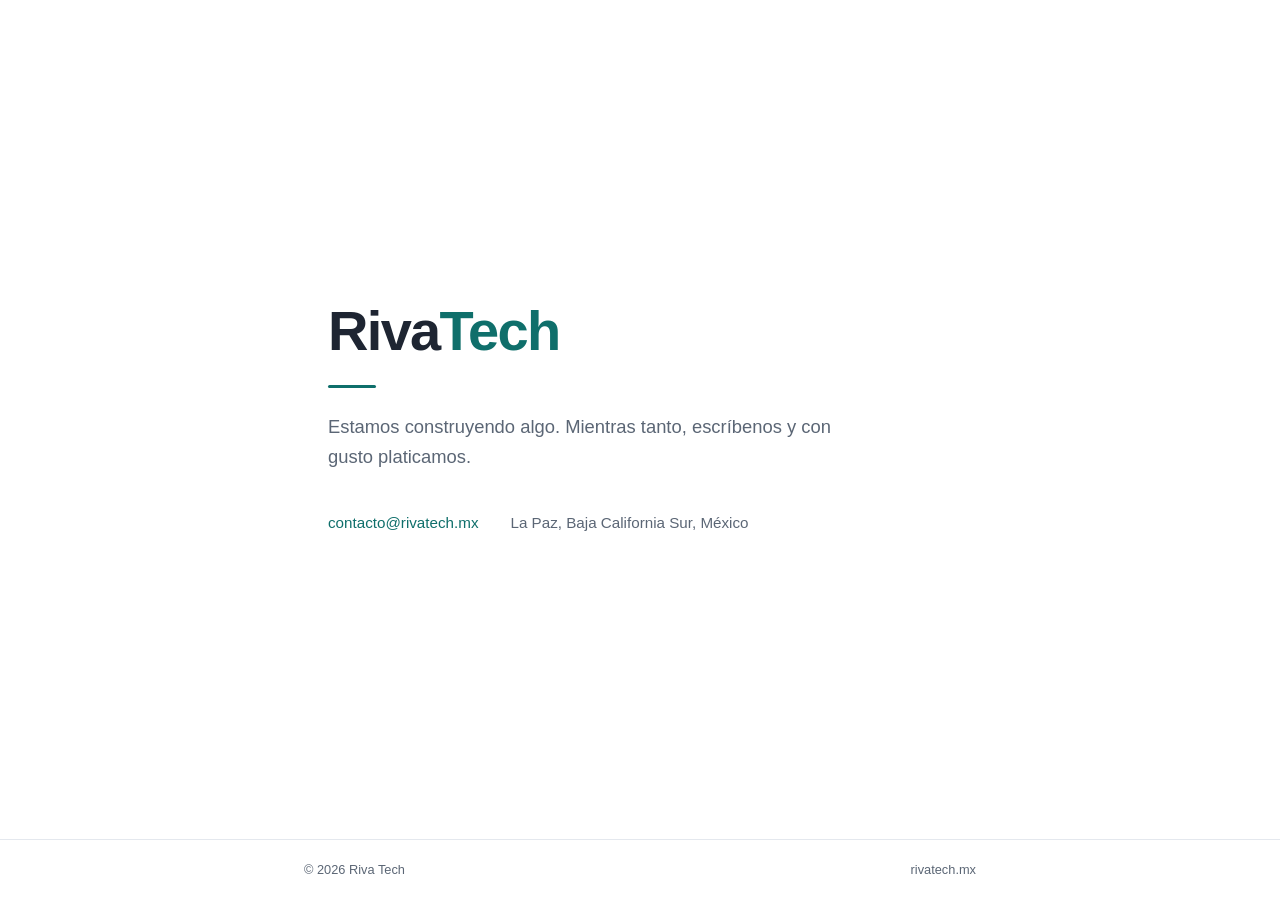
==== public/index.html @ a99ca62a "Sitio inicial de rivatech.mx Landing estatica en HTML y CSS, sin dependencias ni build. Incluye 404," ====
<!doctype html>
<html lang="es">
<head>
  <meta charset="utf-8">
  <meta name="viewport" content="width=device-width, initial-scale=1">
  <title>Riva Tech</title>
  <meta name="description" content="Riva Tech. La Paz, Baja California Sur, México.">
  <meta name="robots" content="index, follow">

  <meta property="og:type" content="website">
  <meta property="og:title" content="Riva Tech">
  <meta property="og:description" content="Riva Tech. La Paz, Baja California Sur, México.">
  <meta property="og:url" content="https://rivatech.mx/">
  <meta property="og:locale" content="es_MX">

  <link rel="canonical" href="https://rivatech.mx/">
  <link rel="stylesheet" href="styles.css">
  <link rel="icon" href="data:image/svg+xml,<svg xmlns='http://www.w3.org/2000/svg' viewBox='0 0 100 100'><rect width='100' height='100' rx='18' fill='%230f6f6b'/><text x='50' y='68' font-family='Segoe UI,Arial' font-size='52' font-weight='700' fill='%23fff' text-anchor='middle'>R</text></svg>">
</head>
<body>

  <main class="wrap">
    <h1 class="mark">Riva<span>Tech</span></h1>

    <div class="rule"></div>

    <p class="lede">
      Estamos construyendo algo. Mientras tanto, escríbenos y con gusto platicamos.
    </p>

    <div class="contact">
      <a href="mailto:contacto@rivatech.mx">contacto@rivatech.mx</a>
      <span class="place">La Paz, Baja California Sur, México</span>
    </div>
  </main>

  <footer>
    <div class="inner">
      <span>&copy; 2026 Riva Tech</span>
      <span>rivatech.mx</span>
    </div>
  </footer>

</body>
</html>
---- public/styles.css ----
:root {
  --bg: #0e1116;
  --surface: #161b22;
  --text: #e8ecf1;
  --muted: #9aa4b2;
  --accent: #4fd1c5;
  --border: #232a34;
}

@media (prefers-color-scheme: light) {
  :root {
    --bg: #ffffff;
    --surface: #f6f8fa;
    --text: #1e2532;
    --muted: #5b6675;
    --accent: #0f6f6b;
    --border: #e4e8ee;
  }
}

* { box-sizing: border-box; margin: 0; padding: 0; }

html { -webkit-text-size-adjust: 100%; }

body {
  min-height: 100vh;
  display: flex;
  flex-direction: column;
  background: var(--bg);
  color: var(--text);
  font-family: "Segoe UI", -apple-system, BlinkMacSystemFont, "Helvetica Neue", Arial, sans-serif;
  line-height: 1.6;
  -webkit-font-smoothing: antialiased;
}

.wrap {
  flex: 1;
  display: flex;
  flex-direction: column;
  justify-content: center;
  max-width: 42rem;
  width: 100%;
  margin: 0 auto;
  padding: 3rem 1.5rem;
}

.mark {
  font-size: clamp(2.25rem, 8vw, 3.5rem);
  font-weight: 700;
  letter-spacing: -0.03em;
  line-height: 1.05;
}

.mark span { color: var(--accent); }

.rule {
  width: 3rem;
  height: 3px;
  background: var(--accent);
  border-radius: 2px;
  margin: 1.5rem 0;
}

.lede {
  font-size: clamp(1rem, 3vw, 1.15rem);
  color: var(--muted);
  max-width: 32rem;
}

.contact {
  margin-top: 2.5rem;
  display: flex;
  flex-wrap: wrap;
  gap: 0.5rem 2rem;
  font-size: 0.95rem;
}

.contact a {
  color: var(--accent);
  text-decoration: none;
  border-bottom: 1px solid transparent;
  transition: border-color 0.15s ease;
}

.contact a:hover,
.contact a:focus-visible { border-bottom-color: var(--accent); }

.contact .place { color: var(--muted); }

footer {
  border-top: 1px solid var(--border);
  padding: 1.25rem 1.5rem;
  font-size: 0.8rem;
  color: var(--muted);
}

footer .inner {
  max-width: 42rem;
  margin: 0 auto;
  display: flex;
  flex-wrap: wrap;
  justify-content: space-between;
  gap: 0.5rem;
}
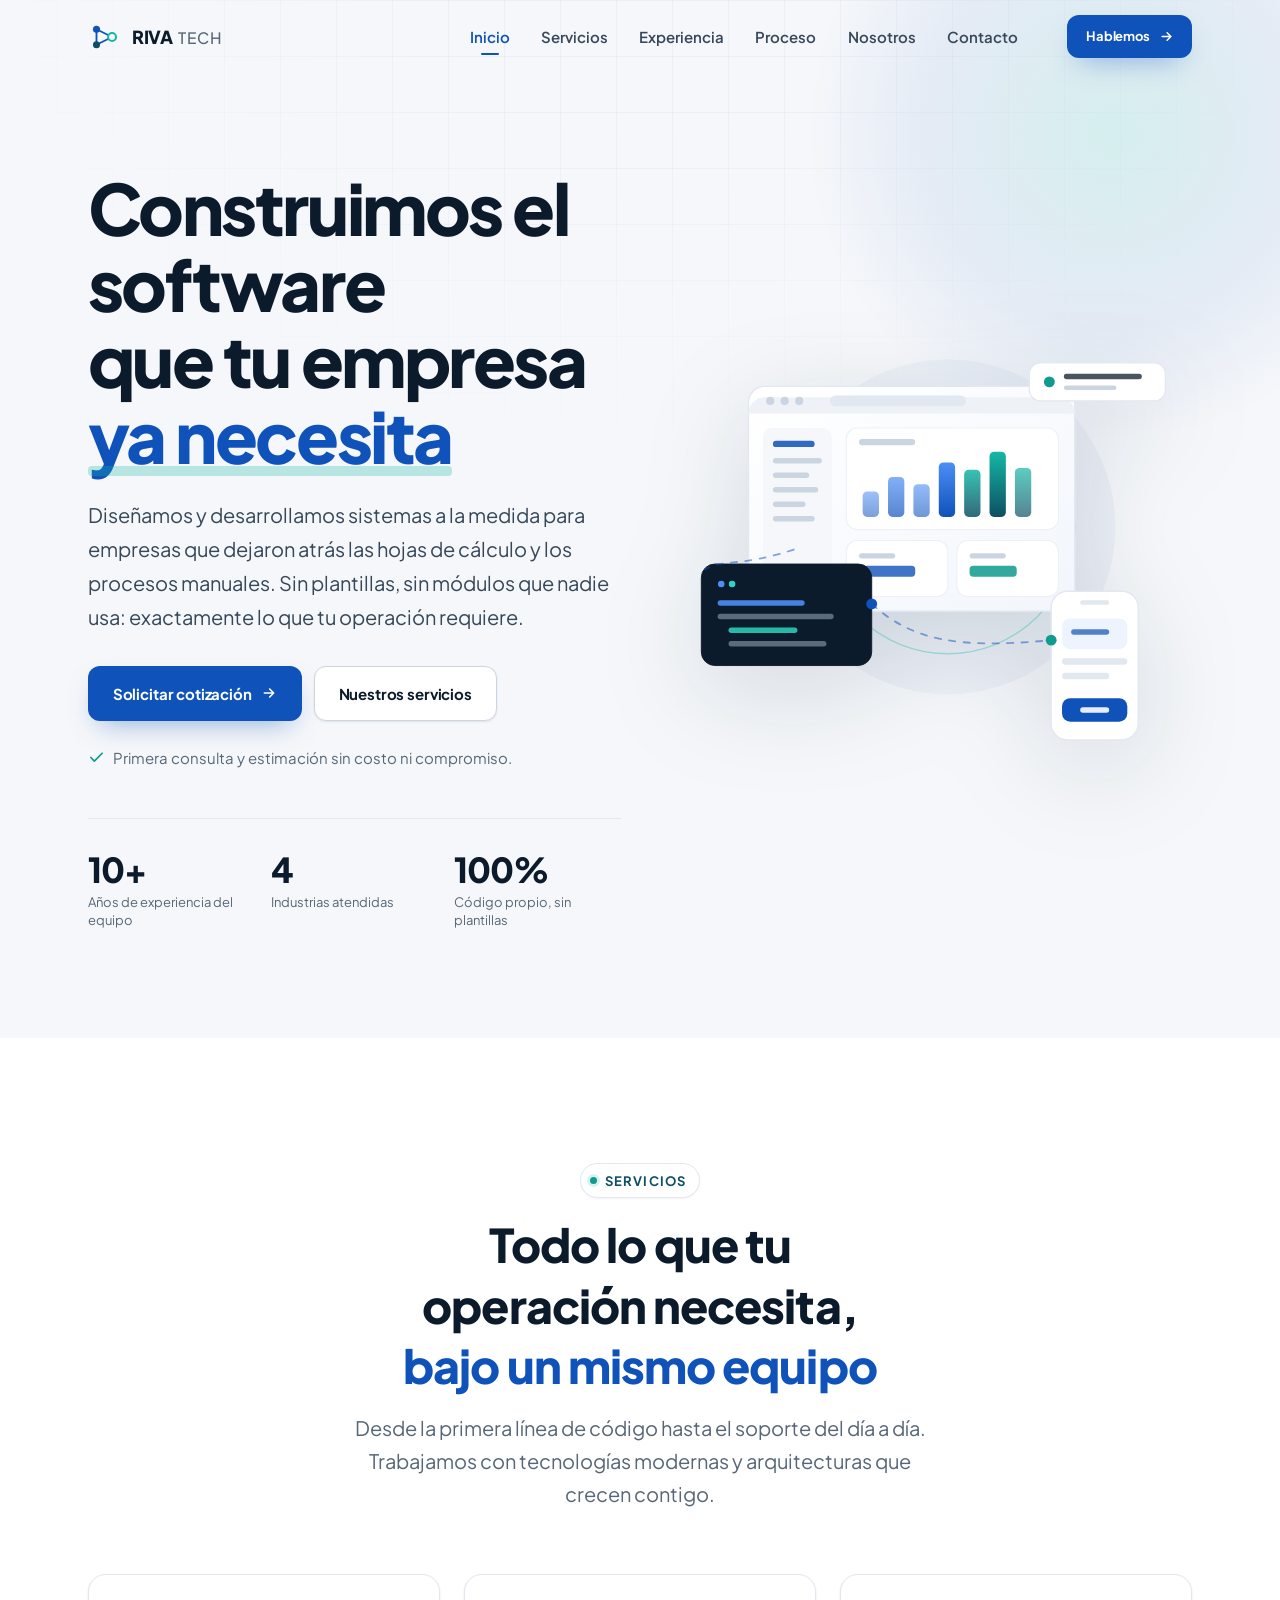
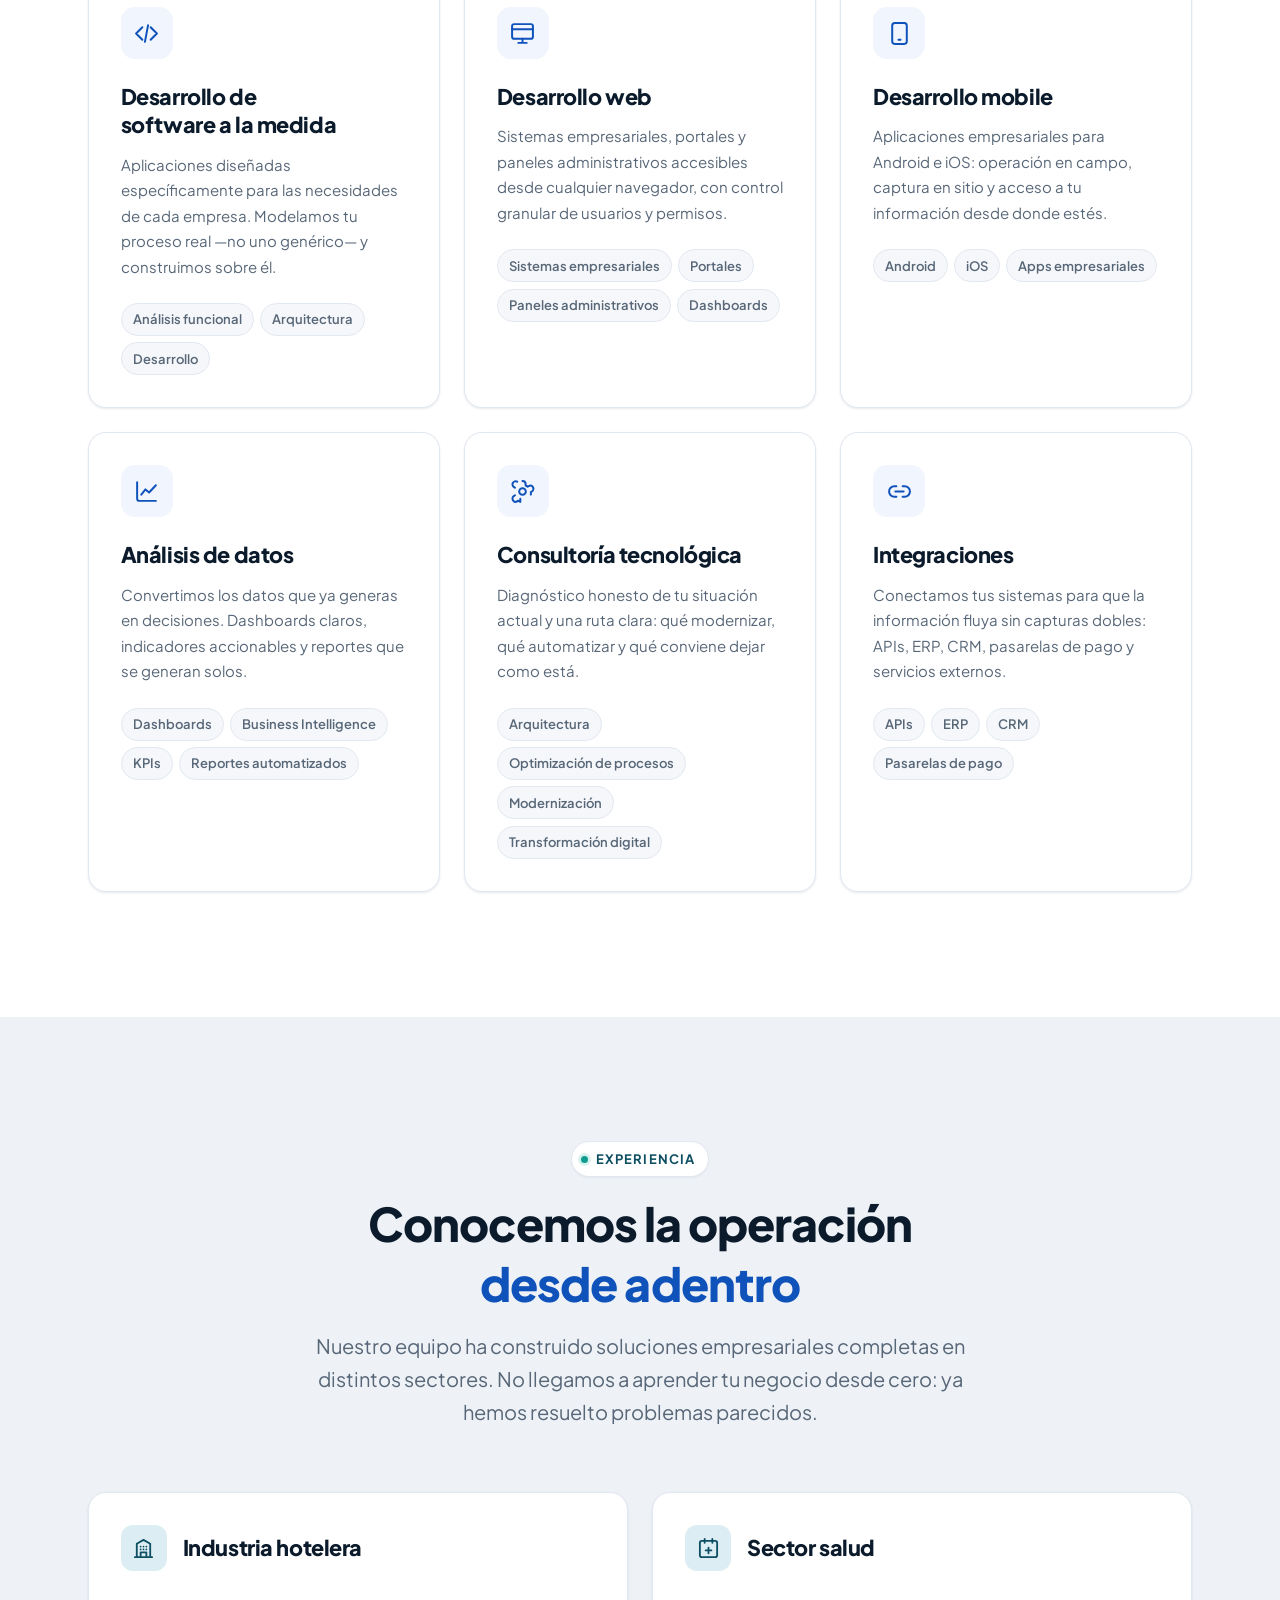
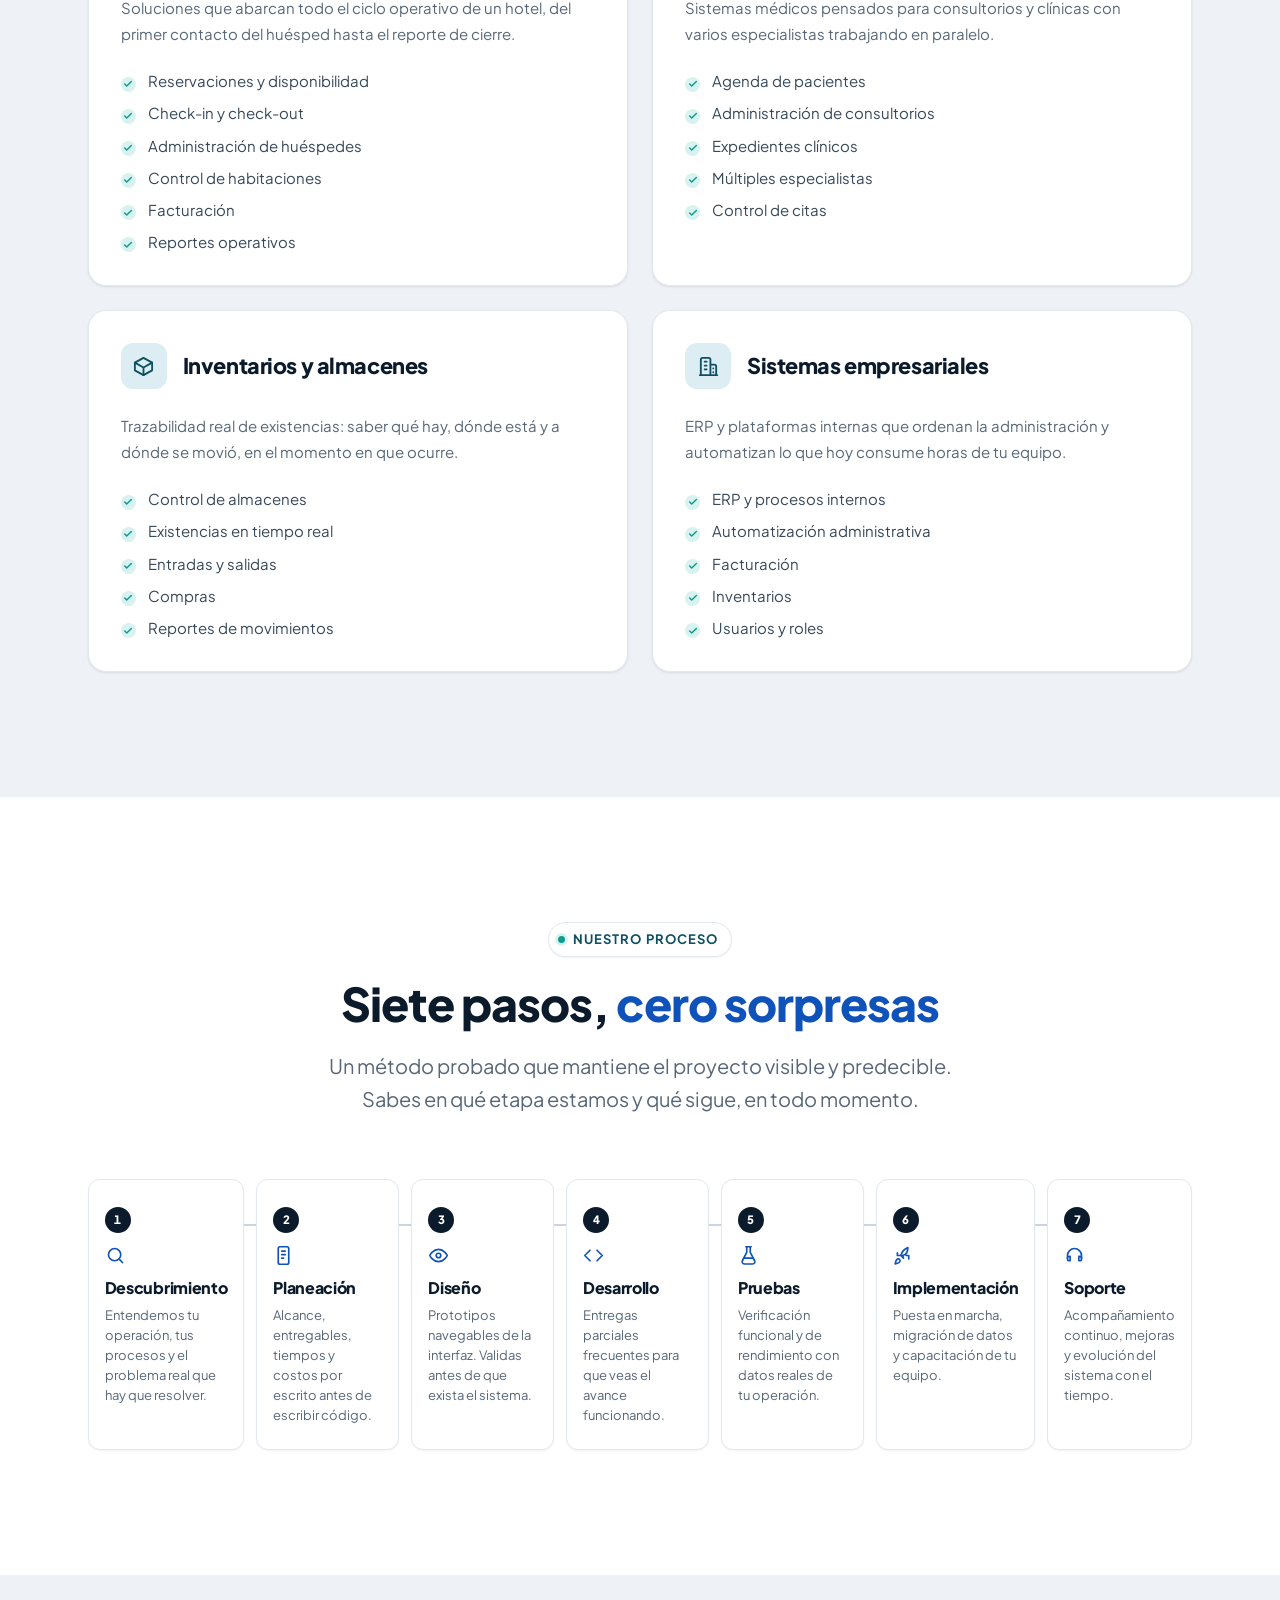
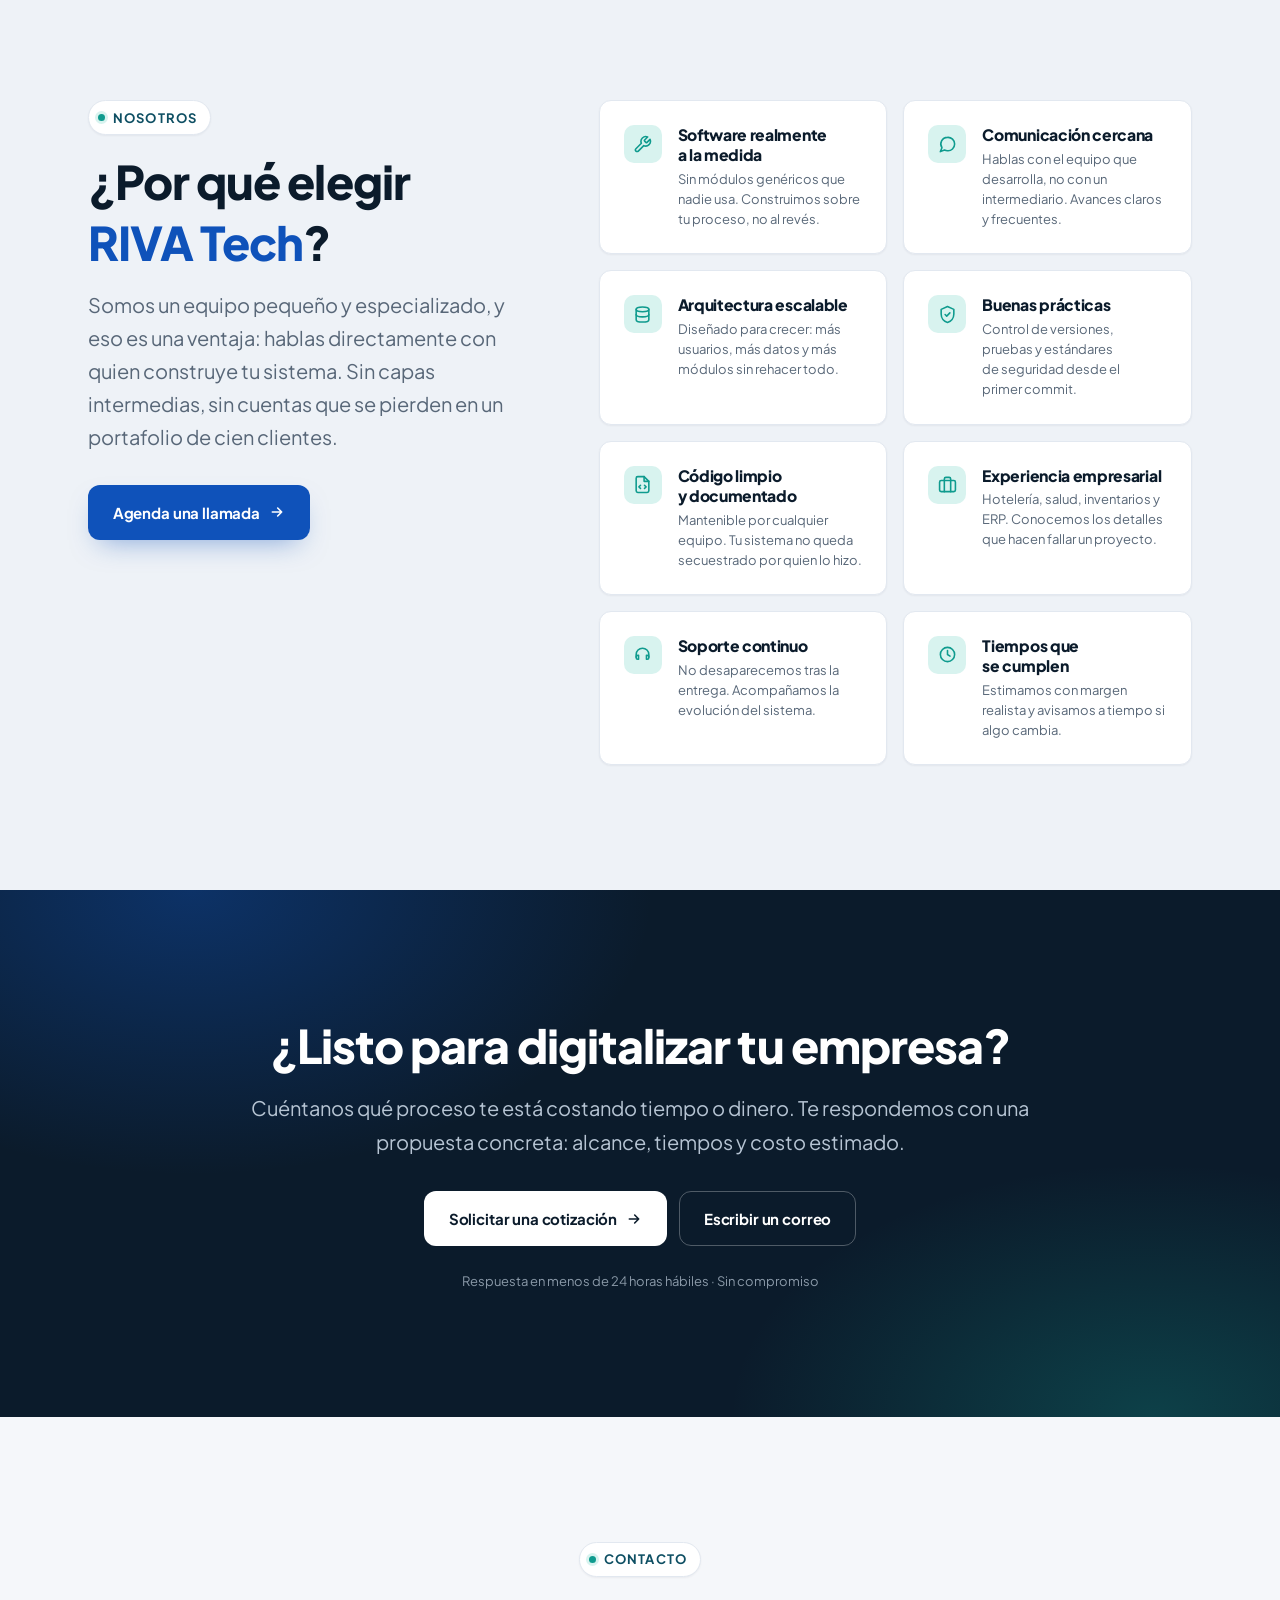
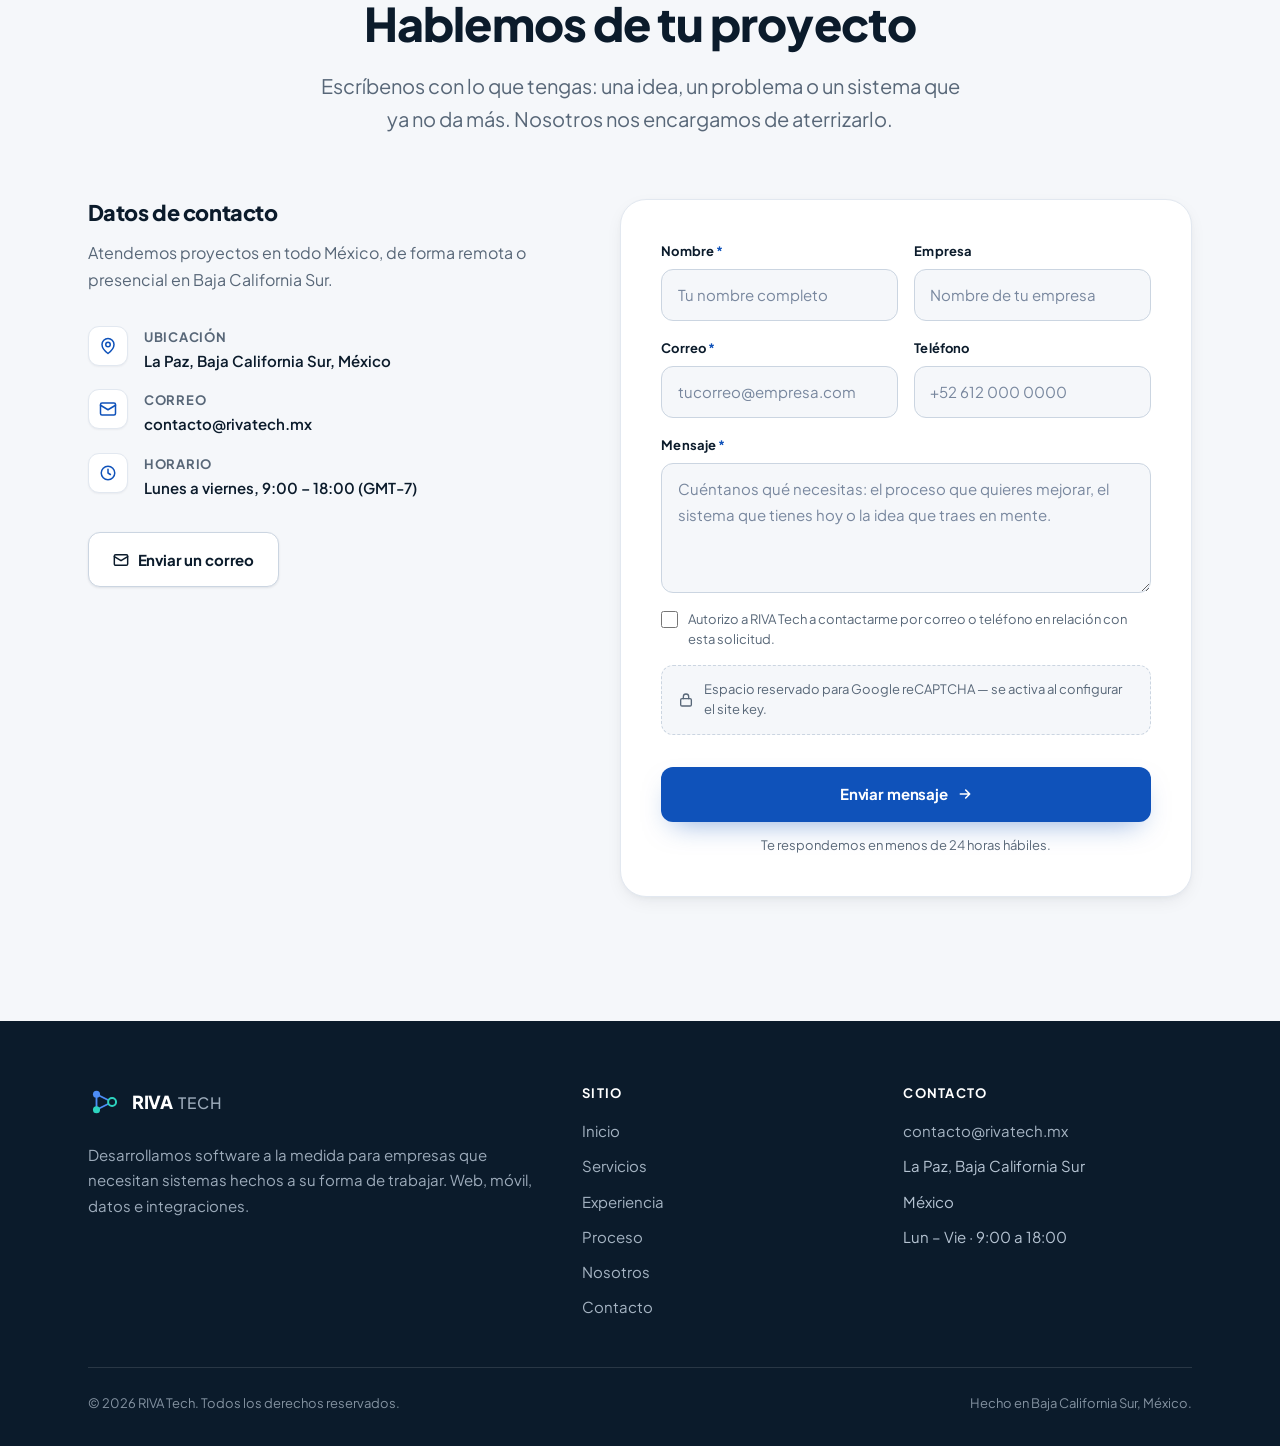
==== commit 1186364c: "feat: add wrangler.jsonc configuration for Cloudflare Workers static asset deployment" ====
--- a/public/index.html
+++ b/public/index.html
@@ -1,45 +1,1171 @@
-<!doctype html>
-<html lang="es">
+<!DOCTYPE html>
+<html lang="es-MX">
+
 <head>
   <meta charset="utf-8">
   <meta name="viewport" content="width=device-width, initial-scale=1">
-  <title>Riva Tech</title>
-  <meta name="description" content="Riva Tech. La Paz, Baja California Sur, México.">
-  <meta name="robots" content="index, follow">
-
+  <meta name="theme-color" content="#0F52BA">
+
+  <title>RIVA Tech — Desarrollo de software a la medida para empresas</title>
+  <meta name="description"
+    content="RIVA Tech desarrolla software a la medida, aplicaciones web y móviles, análisis de datos e integraciones para empresas. Consultoría tecnológica en La Paz, Baja California Sur.">
+  <meta name="keywords"
+    content="desarrollo de software a la medida, software empresarial, desarrollo web, aplicaciones móviles, análisis de datos, business intelligence, consultoría tecnológica, integraciones API, ERP, CRM, La Paz BCS, México">
+  <meta name="author" content="RIVA Tech">
+  <meta name="robots" content="index, follow, max-image-preview:large">
+  <link rel="canonical" href="https://rivatech.mx/">
+
+  <!-- Open Graph -->
   <meta property="og:type" content="website">
-  <meta property="og:title" content="Riva Tech">
-  <meta property="og:description" content="Riva Tech. La Paz, Baja California Sur, México.">
+  <meta property="og:site_name" content="RIVA Tech">
+  <meta property="og:locale" content="es_MX">
   <meta property="og:url" content="https://rivatech.mx/">
-  <meta property="og:locale" content="es_MX">
-
-  <link rel="canonical" href="https://rivatech.mx/">
-  <link rel="stylesheet" href="styles.css">
-  <link rel="icon" href="data:image/svg+xml,<svg xmlns='http://www.w3.org/2000/svg' viewBox='0 0 100 100'><rect width='100' height='100' rx='18' fill='%230f6f6b'/><text x='50' y='68' font-family='Segoe UI,Arial' font-size='52' font-weight='700' fill='%23fff' text-anchor='middle'>R</text></svg>">
+  <meta property="og:title" content="RIVA Tech — Software a la medida que impulsa tu negocio">
+  <meta property="og:description"
+    content="Diseñamos y construimos software empresarial a la medida: sistemas web, aplicaciones móviles, dashboards e integraciones.">
+  <meta property="og:image" content="https://rivatech.mx/assets/images/og-cover.png">
+  <meta property="og:image:width" content="1200">
+  <meta property="og:image:height" content="630">
+  <meta property="og:image:alt" content="RIVA Tech — desarrollo de software a la medida">
+
+  <!-- Twitter Cards -->
+  <meta name="twitter:card" content="summary_large_image">
+  <meta name="twitter:title" content="RIVA Tech — Software a la medida que impulsa tu negocio">
+  <meta name="twitter:description"
+    content="Diseñamos y construimos software empresarial a la medida: sistemas web, aplicaciones móviles, dashboards e integraciones.">
+  <meta name="twitter:image" content="https://rivatech.mx/assets/images/og-cover.png">
+
+  <!-- Iconos y manifest -->
+  <link rel="icon" href="assets/logo/favicon.svg" type="image/svg+xml">
+  <link rel="apple-touch-icon" href="assets/logo/favicon.svg">
+  <link rel="manifest" href="site.webmanifest">
+
+  <!-- Tipografía -->
+  <link rel="preconnect" href="https://fonts.googleapis.com">
+  <link rel="preconnect" href="https://fonts.gstatic.com" crossorigin>
+  <link rel="preload" as="style"
+    href="https://fonts.googleapis.com/css2?family=Plus+Jakarta+Sans:wght@400;500;600;700;800&display=swap">
+  <link rel="stylesheet"
+    href="https://fonts.googleapis.com/css2?family=Plus+Jakarta+Sans:wght@400;500;600;700;800&display=swap">
+
+  <!-- Estilos -->
+  <link rel="stylesheet" href="css/variables.css">
+  <link rel="stylesheet" href="css/style.css">
+  <link rel="stylesheet" href="css/animations.css">
+
+  <!-- Datos estructurados -->
+  <script type="application/ld+json">
+{
+  "@context": "https://schema.org",
+  "@type": "ProfessionalService",
+  "name": "RIVA Tech",
+  "description": "Desarrollo de software a la medida, aplicaciones web y móviles, análisis de datos, consultoría tecnológica e integraciones para empresas.",
+  "url": "https://rivatech.mx/",
+  "email": "contacto@rivatech.mx",
+  "areaServed": "MX",
+  "address": {
+    "@type": "PostalAddress",
+    "addressLocality": "La Paz",
+    "addressRegion": "Baja California Sur",
+    "addressCountry": "MX"
+  },
+  "knowsAbout": [
+    "Desarrollo de software a la medida",
+    "Desarrollo web empresarial",
+    "Aplicaciones móviles",
+    "Business Intelligence",
+    "Integraciones API",
+    "Consultoría tecnológica"
+  ]
+}
+</script>
 </head>
+
 <body>
 
-  <main class="wrap">
-    <h1 class="mark">Riva<span>Tech</span></h1>
-
-    <div class="rule"></div>
-
-    <p class="lede">
-      Estamos construyendo algo. Mientras tanto, escríbenos y con gusto platicamos.
-    </p>
-
-    <div class="contact">
-      <a href="mailto:contacto@rivatech.mx">contacto@rivatech.mx</a>
-      <span class="place">La Paz, Baja California Sur, México</span>
+  <!-- ==========================================================================
+     PRELOADER
+     ========================================================================== -->
+  <div class="loader" id="loader" aria-hidden="true">
+    <div class="loader__inner">
+      <svg class="loader__mark" viewBox="0 0 48 48" aria-hidden="true">
+        <g fill="none" stroke="#0F52BA" stroke-width="2.6" stroke-linecap="round">
+          <path d="M12 13 L12 35" />
+          <path d="M12 13 L34 24" />
+          <path d="M12 35 L34 24" />
+        </g>
+        <circle cx="12" cy="13" r="5" fill="#0F52BA" />
+        <circle cx="12" cy="35" r="5" fill="#0E4F63" />
+        <circle cx="34" cy="24" r="5.6" fill="#F5F7FA" stroke="#14B8A6" stroke-width="2.8" />
+      </svg>
+      <div class="loader__bar"><span></span></div>
     </div>
+  </div>
+
+  <a class="skip-link" href="#main">Saltar al contenido</a>
+
+  <!-- ==========================================================================
+     HEADER / NAVBAR
+     Versión parcial reutilizable en components/header.html
+     ========================================================================== -->
+  <header class="nav" id="nav">
+    <div class="container nav__inner">
+
+      <a class="brand" href="#inicio" aria-label="RIVA Tech — inicio">
+        <svg class="brand__mark" viewBox="0 0 48 48" aria-hidden="true" focusable="false">
+          <g fill="none" stroke="#0F52BA" stroke-width="2.6" stroke-linecap="round" stroke-linejoin="round">
+            <path d="M12 13 L12 35" />
+            <path d="M12 13 L34 24" />
+            <path d="M12 35 L34 24" />
+          </g>
+          <circle cx="12" cy="13" r="5" fill="#0F52BA" />
+          <circle cx="12" cy="35" r="5" fill="#0E4F63" />
+          <circle cx="34" cy="24" r="5.6" fill="#F5F7FA" stroke="#14B8A6" stroke-width="2.8" />
+        </svg>
+        <span class="brand__text"><strong>RIVA</strong><span>TECH</span></span>
+      </a>
+
+      <nav class="nav__links" aria-label="Navegación principal">
+        <a class="nav__link" href="#inicio">Inicio</a>
+        <a class="nav__link" href="#servicios">Servicios</a>
+        <a class="nav__link" href="#experiencia">Experiencia</a>
+        <a class="nav__link" href="#proceso">Proceso</a>
+        <a class="nav__link" href="#nosotros">Nosotros</a>
+        <a class="nav__link" href="#contacto">Contacto</a>
+      </nav>
+
+      <a class="btn btn--primary btn--sm nav__cta" href="#contacto">
+        Hablemos
+        <svg width="15" height="15" viewBox="0 0 24 24" fill="none" stroke="currentColor" stroke-width="2.4"
+          stroke-linecap="round" stroke-linejoin="round" aria-hidden="true">
+          <path d="M5 12h14M13 6l6 6-6 6" />
+        </svg>
+      </a>
+
+      <button class="nav__toggle" id="navToggle" type="button" aria-label="Abrir menú" aria-expanded="false"
+        aria-controls="navMobile">
+        <span></span><span></span><span></span>
+      </button>
+
+    </div>
+    <div class="nav__progress" id="navProgress" aria-hidden="true"></div>
+  </header>
+
+  <!-- Menú móvil -->
+  <div class="nav__mobile" id="navMobile">
+    <a href="#inicio">Inicio</a>
+    <a href="#servicios">Servicios</a>
+    <a href="#experiencia">Experiencia</a>
+    <a href="#proceso">Proceso</a>
+    <a href="#nosotros">Nosotros</a>
+    <a href="#contacto">Contacto</a>
+    <a class="btn btn--primary btn--block" href="#contacto">Hablemos</a>
+  </div>
+
+  <main id="main">
+
+    <!-- ==========================================================================
+     HERO
+     ========================================================================== -->
+    <section class="hero" id="inicio">
+      <div class="bg-grid" aria-hidden="true"></div>
+
+      <div class="container hero__inner">
+
+        <div>
+          <!--<span class="eyebrow" data-hero="1">Desarrollo de software empresarial</span>-->
+
+          <h1 class="hero__title" data-hero="2">
+            Construimos el software<br>
+            que tu empresa <em>ya necesita</em>
+          </h1>
+
+          <p class="hero__lead" data-hero="3">
+            Diseñamos y desarrollamos sistemas a la medida para empresas que dejaron atrás
+            las hojas de cálculo y los procesos manuales. Sin plantillas, sin módulos que
+            nadie usa: exactamente lo que tu operación requiere.
+          </p>
+
+          <div class="btn-row" data-hero="4">
+            <a class="btn btn--primary" href="#contacto">
+              Solicitar cotización
+              <svg width="16" height="16" viewBox="0 0 24 24" fill="none" stroke="currentColor" stroke-width="2.4"
+                stroke-linecap="round" stroke-linejoin="round" aria-hidden="true">
+                <path d="M5 12h14M13 6l6 6-6 6" />
+              </svg>
+            </a>
+            <a class="btn btn--ghost" href="#servicios">Nuestros servicios</a>
+          </div>
+
+          <p class="hero__note" data-hero="5">
+            <svg width="17" height="17" viewBox="0 0 24 24" fill="none" stroke="currentColor" stroke-width="2.4"
+              stroke-linecap="round" stroke-linejoin="round" aria-hidden="true">
+              <path d="M20 6 9 17l-5-5" />
+            </svg>
+            Primera consulta y estimación sin costo ni compromiso.
+          </p>
+
+          <div class="hero__stats" data-hero="5">
+            <div class="stat">
+              <span class="stat__num"><span data-count="10" data-suffix="+">0</span></span>
+              <span class="stat__label">Años de experiencia del equipo</span>
+            </div>
+            <div class="stat">
+              <span class="stat__num"><span data-count="4" data-suffix="">0</span></span>
+              <span class="stat__label">Industrias atendidas</span>
+            </div>
+            <div class="stat">
+              <span class="stat__num"><span data-count="100" data-suffix="%">0</span></span>
+              <span class="stat__label">Código propio, sin plantillas</span>
+            </div>
+          </div>
+        </div>
+
+        <div class="hero__art" data-hero="6" data-parallax>
+          <!-- Ilustración: arquitectura de software (sin fotografías de stock) -->
+          <svg viewBox="0 0 560 480" role="img"
+            aria-label="Ilustración de una arquitectura de software: interfaz, servicios conectados y datos"
+            xmlns="http://www.w3.org/2000/svg">
+            <defs>
+              <linearGradient id="gWin" x1="0" y1="0" x2="1" y2="1">
+                <stop offset="0" stop-color="#FFFFFF" />
+                <stop offset="1" stop-color="#F2F6FC" />
+              </linearGradient>
+              <linearGradient id="gBar" x1="0" y1="1" x2="0" y2="0">
+                <stop offset="0" stop-color="#0F52BA" />
+                <stop offset="1" stop-color="#4D8DF6" />
+              </linearGradient>
+              <linearGradient id="gBar2" x1="0" y1="1" x2="0" y2="0">
+                <stop offset="0" stop-color="#0E4F63" />
+                <stop offset="1" stop-color="#14B8A6" />
+              </linearGradient>
+            </defs>
+
+            <!-- Halo -->
+            <circle cx="290" cy="215" r="185" fill="#0F52BA" opacity="0.04" />
+            <circle class="art-ring" cx="290" cy="215" r="140" fill="none" stroke="#14B8A6" stroke-width="1.5"
+              opacity="0.35" />
+
+            <!-- Ventana principal -->
+            <g class="art-float">
+              <rect x="70" y="60" width="360" height="248" rx="18" fill="url(#gWin)" stroke="#E2E8F0"
+                stroke-width="1.5" />
+              <path d="M70 90 a18 18 0 0 1 18-18 h324 a18 18 0 0 1 18 18 z" fill="#EEF2F7" />
+              <circle cx="94" cy="76" r="4.5" fill="#CBD5E1" />
+              <circle cx="110" cy="76" r="4.5" fill="#CBD5E1" />
+              <circle cx="126" cy="76" r="4.5" fill="#CBD5E1" />
+              <rect x="160" y="70" width="150" height="12" rx="6" fill="#E2E8F0" />
+
+              <!-- Panel lateral -->
+              <rect x="86" y="106" width="76" height="186" rx="10" fill="#F5F7FA" />
+              <rect x="97" y="120" width="46" height="7" rx="3.5" fill="#0F52BA" opacity="0.85" />
+              <rect x="97" y="139" width="54" height="6" rx="3" fill="#CBD5E1" />
+              <rect x="97" y="155" width="40" height="6" rx="3" fill="#CBD5E1" />
+              <rect x="97" y="171" width="50" height="6" rx="3" fill="#CBD5E1" />
+              <rect x="97" y="187" width="36" height="6" rx="3" fill="#CBD5E1" />
+              <rect x="97" y="203" width="46" height="6" rx="3" fill="#CBD5E1" />
+
+              <!-- Gráfica de barras -->
+              <rect x="178" y="106" width="234" height="112" rx="12" fill="#FFFFFF" stroke="#EDF1F6"
+                stroke-width="1.2" />
+              <rect x="192" y="118" width="62" height="7" rx="3.5" fill="#CBD5E1" />
+              <rect x="196" y="176" width="18" height="28" rx="5" fill="url(#gBar)" opacity="0.55" />
+              <rect x="224" y="160" width="18" height="44" rx="5" fill="url(#gBar)" opacity="0.7" />
+              <rect x="252" y="168" width="18" height="36" rx="5" fill="url(#gBar)" opacity="0.6" />
+              <rect x="280" y="144" width="18" height="60" rx="5" fill="url(#gBar)" />
+              <rect x="308" y="152" width="18" height="52" rx="5" fill="url(#gBar2)" opacity="0.85" />
+              <rect x="336" y="132" width="18" height="72" rx="5" fill="url(#gBar2)" />
+              <rect x="364" y="150" width="18" height="54" rx="5" fill="url(#gBar2)" opacity="0.7" />
+
+              <!-- Tarjetas KPI -->
+              <rect x="178" y="230" width="112" height="62" rx="12" fill="#FFFFFF" stroke="#EDF1F6"
+                stroke-width="1.2" />
+              <rect x="192" y="244" width="40" height="6" rx="3" fill="#CBD5E1" />
+              <rect x="192" y="258" width="62" height="12" rx="4" fill="#0F52BA" opacity="0.8" />
+              <rect x="300" y="230" width="112" height="62" rx="12" fill="#FFFFFF" stroke="#EDF1F6"
+                stroke-width="1.2" />
+              <rect x="314" y="244" width="40" height="6" rx="3" fill="#CBD5E1" />
+              <rect x="314" y="258" width="52" height="12" rx="4" fill="#0F9B8E" opacity="0.85" />
+            </g>
+
+            <!-- Tarjeta flotante: código -->
+            <g class="art-float art-float--fast">
+              <rect x="18" y="256" width="188" height="112" rx="15" fill="#0B1B2B" stroke="#0B1B2B" />
+              <circle cx="40" cy="278" r="3.6" fill="#4D8DF6" />
+              <circle cx="52" cy="278" r="3.6" fill="#2DD4BF" />
+              <rect x="36" y="296" width="96" height="6" rx="3" fill="#4D8DF6" opacity="0.9" />
+              <rect class="art-blink" x="36" y="311" width="128" height="6" rx="3" fill="#5A6B7B" />
+              <rect x="48" y="326" width="76" height="6" rx="3" fill="#2DD4BF" opacity="0.85" />
+              <rect class="art-blink art-blink--b" x="48" y="341" width="108" height="6" rx="3" fill="#5A6B7B" />
+            </g>
+
+            <!-- Tarjeta flotante: móvil -->
+            <g class="art-float art-float--slow">
+              <rect x="404" y="286" width="96" height="164" rx="18" fill="#FFFFFF" stroke="#E2E8F0"
+                stroke-width="1.5" />
+              <rect x="436" y="296" width="32" height="5" rx="2.5" fill="#E2E8F0" />
+              <rect x="416" y="316" width="72" height="34" rx="9" fill="#EEF4FE" />
+              <rect x="426" y="328" width="42" height="6" rx="3" fill="#0F52BA" opacity="0.7" />
+              <rect x="416" y="360" width="72" height="7" rx="3.5" fill="#E2E8F0" />
+              <rect x="416" y="376" width="52" height="7" rx="3.5" fill="#E2E8F0" />
+              <rect x="416" y="404" width="72" height="26" rx="9" fill="#0F52BA" />
+              <rect x="436" y="414" width="32" height="6" rx="3" fill="#FFFFFF" opacity="0.9" />
+            </g>
+
+            <!-- Nodos y conexiones (identidad de marca) -->
+            <g class="art-flow" fill="none" stroke="#0F52BA" stroke-width="2" stroke-linecap="round" opacity="0.5">
+              <path d="M206 300 C 250 340, 300 350, 404 340" />
+              <path d="M120 240 C 60 260, 40 250, 22 262" />
+            </g>
+            <circle cx="206" cy="300" r="6" fill="#0F52BA" />
+            <circle cx="404" cy="340" r="6" fill="#0F9B8E" />
+
+            <!-- Badge de estado -->
+            <g class="art-float art-float--slow">
+              <rect x="380" y="34" width="150" height="42" rx="12" fill="#FFFFFF" stroke="#E2E8F0" stroke-width="1.4" />
+              <circle class="art-blink art-blink--c" cx="402" cy="55" r="6" fill="#0F9B8E" />
+              <rect x="418" y="46" width="86" height="6" rx="3" fill="#0B1B2B" opacity="0.75" />
+              <rect x="418" y="59" width="58" height="5" rx="2.5" fill="#CBD5E1" />
+            </g>
+          </svg>
+        </div>
+
+      </div>
+    </section>
+
+    <!-- ==========================================================================
+     SERVICIOS
+     ========================================================================== -->
+    <section class="section section--surface" id="servicios">
+      <div class="container">
+
+        <div class="section-head section-head--center" data-reveal>
+          <span class="eyebrow">Servicios</span>
+          <h2 class="section-title">Todo lo que tu operación necesita, <span class="text-accent">bajo un mismo
+              equipo</span></h2>
+          <p class="section-sub">
+            Desde la primera línea de código hasta el soporte del día a día. Trabajamos con
+            tecnologías modernas y arquitecturas que crecen contigo.
+          </p>
+        </div>
+
+        <div class="grid grid--3" data-reveal-group>
+
+          <article class="card">
+            <div class="card__icon" aria-hidden="true">
+              <svg aria-hidden="true" focusable="false" width="25" height="25" viewBox="0 0 24 24" fill="none"
+                stroke="currentColor" stroke-width="1.9" stroke-linecap="round" stroke-linejoin="round">
+                <path d="m8 6-6 6 6 6M16 6l6 6-6 6M13.5 4l-3 16" />
+              </svg>
+            </div>
+            <h3 class="card__title">Desarrollo de software a la medida</h3>
+            <p class="card__text">
+              Aplicaciones diseñadas específicamente para las necesidades de cada empresa.
+              Modelamos tu proceso real —no uno genérico— y construimos sobre él.
+            </p>
+            <ul class="tag-list">
+              <li class="tag">Análisis funcional</li>
+              <li class="tag">Arquitectura</li>
+              <li class="tag">Desarrollo</li>
+            </ul>
+          </article>
+
+          <article class="card">
+            <div class="card__icon" aria-hidden="true">
+              <svg aria-hidden="true" focusable="false" width="25" height="25" viewBox="0 0 24 24" fill="none"
+                stroke="currentColor" stroke-width="1.9" stroke-linecap="round" stroke-linejoin="round">
+                <rect x="2" y="3" width="20" height="14" rx="2" />
+                <path d="M8 21h8M12 17v4M2 8h20" />
+              </svg>
+            </div>
+            <h3 class="card__title">Desarrollo web</h3>
+            <p class="card__text">
+              Sistemas empresariales, portales y paneles administrativos accesibles desde
+              cualquier navegador, con control granular de usuarios y permisos.
+            </p>
+            <ul class="tag-list">
+              <li class="tag">Sistemas empresariales</li>
+              <li class="tag">Portales</li>
+              <li class="tag">Paneles administrativos</li>
+              <li class="tag">Dashboards</li>
+            </ul>
+          </article>
+
+          <article class="card">
+            <div class="card__icon" aria-hidden="true">
+              <svg aria-hidden="true" focusable="false" width="25" height="25" viewBox="0 0 24 24" fill="none"
+                stroke="currentColor" stroke-width="1.9" stroke-linecap="round" stroke-linejoin="round">
+                <rect x="5" y="2" width="14" height="20" rx="2.5" />
+                <path d="M11 18h2" />
+              </svg>
+            </div>
+            <h3 class="card__title">Desarrollo mobile</h3>
+            <p class="card__text">
+              Aplicaciones empresariales para Android e iOS: operación en campo, captura
+              en sitio y acceso a tu información desde donde estés.
+            </p>
+            <ul class="tag-list">
+              <li class="tag">Android</li>
+              <li class="tag">iOS</li>
+              <li class="tag">Apps empresariales</li>
+            </ul>
+          </article>
+
+          <article class="card">
+            <div class="card__icon" aria-hidden="true">
+              <svg aria-hidden="true" focusable="false" width="25" height="25" viewBox="0 0 24 24" fill="none"
+                stroke="currentColor" stroke-width="1.9" stroke-linecap="round" stroke-linejoin="round">
+                <path d="M3 3v16a2 2 0 0 0 2 2h16" />
+                <path d="M7 15l4-5 3.5 3L21 6" />
+              </svg>
+            </div>
+            <h3 class="card__title">Análisis de datos</h3>
+            <p class="card__text">
+              Convertimos los datos que ya generas en decisiones. Dashboards claros,
+              indicadores accionables y reportes que se generan solos.
+            </p>
+            <ul class="tag-list">
+              <li class="tag">Dashboards</li>
+              <li class="tag">Business Intelligence</li>
+              <li class="tag">KPIs</li>
+              <li class="tag">Reportes automatizados</li>
+            </ul>
+          </article>
+
+          <article class="card">
+            <div class="card__icon" aria-hidden="true">
+              <svg aria-hidden="true" focusable="false" width="25" height="25" viewBox="0 0 24 24" fill="none"
+                stroke="currentColor" stroke-width="1.9" stroke-linecap="round" stroke-linejoin="round">
+                <path d="M12 2a3 3 0 0 1 3 3v1.2a6 6 0 0 1 2 1.2l1-.6a3 3 0 0 1 3 5.2l-1 .6a6 6 0 0 1 0 2.4" />
+                <circle cx="12" cy="12" r="3.2" />
+                <path d="M4.8 8.4 3.9 7.8a3 3 0 0 1 3-5.2M4.8 15.6l-.9.6a3 3 0 0 0 3 5.2l1-.6a6 6 0 0 0 2 1.2V19" />
+              </svg>
+            </div>
+            <h3 class="card__title">Consultoría tecnológica</h3>
+            <p class="card__text">
+              Diagnóstico honesto de tu situación actual y una ruta clara: qué modernizar,
+              qué automatizar y qué conviene dejar como está.
+            </p>
+            <ul class="tag-list">
+              <li class="tag">Arquitectura</li>
+              <li class="tag">Optimización de procesos</li>
+              <li class="tag">Modernización</li>
+              <li class="tag">Transformación digital</li>
+            </ul>
+          </article>
+
+          <article class="card">
+            <div class="card__icon" aria-hidden="true">
+              <svg aria-hidden="true" focusable="false" width="25" height="25" viewBox="0 0 24 24" fill="none"
+                stroke="currentColor" stroke-width="1.9" stroke-linecap="round" stroke-linejoin="round">
+                <path d="M9 17H7A5 5 0 0 1 7 7h2M15 7h2a5 5 0 0 1 0 10h-2M8 12h8" />
+              </svg>
+            </div>
+            <h3 class="card__title">Integraciones</h3>
+            <p class="card__text">
+              Conectamos tus sistemas para que la información fluya sin capturas dobles:
+              APIs, ERP, CRM, pasarelas de pago y servicios externos.
+            </p>
+            <ul class="tag-list">
+              <li class="tag">APIs</li>
+              <li class="tag">ERP</li>
+              <li class="tag">CRM</li>
+              <li class="tag">Pasarelas de pago</li>
+            </ul>
+          </article>
+
+        </div>
+      </div>
+    </section>
+
+    <!-- ==========================================================================
+     EXPERIENCIA
+     ========================================================================== -->
+    <section class="section section--alt" id="experiencia">
+      <div class="container">
+
+        <div class="section-head section-head--center" data-reveal>
+          <span class="eyebrow">Experiencia</span>
+          <h2 class="section-title">Conocemos la operación <span class="text-accent">desde adentro</span></h2>
+          <p class="section-sub">
+            Nuestro equipo ha construido soluciones empresariales completas en distintos
+            sectores. No llegamos a aprender tu negocio desde cero: ya hemos resuelto
+            problemas parecidos.
+          </p>
+        </div>
+
+        <div class="grid grid--2" data-reveal-group>
+
+          <article class="exp-card">
+            <header class="exp-card__head">
+              <div class="exp-card__icon" aria-hidden="true">
+                <svg aria-hidden="true" focusable="false" width="23" height="23" viewBox="0 0 24 24" fill="none"
+                  stroke="currentColor" stroke-width="1.9" stroke-linecap="round" stroke-linejoin="round">
+                  <path d="M3 21h18M5 21V7l7-4 7 4v14" />
+                  <path d="M9 21v-5h6v5M9 10h.01M12 10h.01M15 10h.01M9 13h.01M12 13h.01M15 13h.01" />
+                </svg>
+              </div>
+              <h3 class="exp-card__title">Industria hotelera</h3>
+            </header>
+            <p class="card__text" style="margin-bottom:var(--sp-5)">
+              Soluciones que abarcan todo el ciclo operativo de un hotel, del primer contacto
+              del huésped hasta el reporte de cierre.
+            </p>
+            <ul class="check-list">
+              <li>Reservaciones y disponibilidad</li>
+              <li>Check-in y check-out</li>
+              <li>Administración de huéspedes</li>
+              <li>Control de habitaciones</li>
+              <li>Facturación</li>
+              <li>Reportes operativos</li>
+            </ul>
+          </article>
+
+          <article class="exp-card">
+            <header class="exp-card__head">
+              <div class="exp-card__icon" aria-hidden="true">
+                <svg aria-hidden="true" focusable="false" width="23" height="23" viewBox="0 0 24 24" fill="none"
+                  stroke="currentColor" stroke-width="1.9" stroke-linecap="round" stroke-linejoin="round">
+                  <path d="M19 4H5a2 2 0 0 0-2 2v13a2 2 0 0 0 2 2h14a2 2 0 0 0 2-2V6a2 2 0 0 0-2-2z" />
+                  <path d="M8 2v4M16 2v4M12 11v6M9 14h6" />
+                </svg>
+              </div>
+              <h3 class="exp-card__title">Sector salud</h3>
+            </header>
+            <p class="card__text" style="margin-bottom:var(--sp-5)">
+              Sistemas médicos pensados para consultorios y clínicas con varios
+              especialistas trabajando en paralelo.
+            </p>
+            <ul class="check-list">
+              <li>Agenda de pacientes</li>
+              <li>Administración de consultorios</li>
+              <li>Expedientes clínicos</li>
+              <li>Múltiples especialistas</li>
+              <li>Control de citas</li>
+            </ul>
+          </article>
+
+          <article class="exp-card">
+            <header class="exp-card__head">
+              <div class="exp-card__icon" aria-hidden="true">
+                <svg aria-hidden="true" focusable="false" width="23" height="23" viewBox="0 0 24 24" fill="none"
+                  stroke="currentColor" stroke-width="1.9" stroke-linecap="round" stroke-linejoin="round">
+                  <path d="M21 8 12 3 3 8v8l9 5 9-5V8z" />
+                  <path d="m3 8 9 5 9-5M12 13v8" />
+                </svg>
+              </div>
+              <h3 class="exp-card__title">Inventarios y almacenes</h3>
+            </header>
+            <p class="card__text" style="margin-bottom:var(--sp-5)">
+              Trazabilidad real de existencias: saber qué hay, dónde está y a dónde se movió,
+              en el momento en que ocurre.
+            </p>
+            <ul class="check-list">
+              <li>Control de almacenes</li>
+              <li>Existencias en tiempo real</li>
+              <li>Entradas y salidas</li>
+              <li>Compras</li>
+              <li>Reportes de movimientos</li>
+            </ul>
+          </article>
+
+          <article class="exp-card">
+            <header class="exp-card__head">
+              <div class="exp-card__icon" aria-hidden="true">
+                <svg aria-hidden="true" focusable="false" width="23" height="23" viewBox="0 0 24 24" fill="none"
+                  stroke="currentColor" stroke-width="1.9" stroke-linecap="round" stroke-linejoin="round">
+                  <path d="M3 21h18M4 21V5a2 2 0 0 1 2-2h6a2 2 0 0 1 2 2v16M14 10h4a2 2 0 0 1 2 2v9" />
+                  <path d="M8 7h2M8 11h2M8 15h2M17 14h.01M17 18h.01" />
+                </svg>
+              </div>
+              <h3 class="exp-card__title">Sistemas empresariales</h3>
+            </header>
+            <p class="card__text" style="margin-bottom:var(--sp-5)">
+              ERP y plataformas internas que ordenan la administración y automatizan
+              lo que hoy consume horas de tu equipo.
+            </p>
+            <ul class="check-list">
+              <li>ERP y procesos internos</li>
+              <li>Automatización administrativa</li>
+              <li>Facturación</li>
+              <li>Inventarios</li>
+              <li>Usuarios y roles</li>
+            </ul>
+          </article>
+
+        </div>
+      </div>
+    </section>
+
+    <!-- ==========================================================================
+     PROCESO
+     ========================================================================== -->
+    <section class="section section--surface" id="proceso">
+      <div class="container">
+
+        <div class="section-head section-head--center" data-reveal>
+          <span class="eyebrow">Nuestro proceso</span>
+          <h2 class="section-title">Siete pasos, <span class="text-accent">cero sorpresas</span></h2>
+          <p class="section-sub">
+            Un método probado que mantiene el proyecto visible y predecible. Sabes en qué
+            etapa estamos y qué sigue, en todo momento.
+          </p>
+        </div>
+
+        <ol class="timeline" data-reveal-group>
+
+          <li class="step">
+            <span class="step__num">1</span>
+            <div class="step__icon" aria-hidden="true">
+              <svg aria-hidden="true" focusable="false" width="21" height="21" viewBox="0 0 24 24" fill="none"
+                stroke="currentColor" stroke-width="1.9" stroke-linecap="round" stroke-linejoin="round">
+                <circle cx="11" cy="11" r="7" />
+                <path d="m20 20-3.5-3.5" />
+              </svg>
+            </div>
+            <h3 class="step__title">Descubrimiento</h3>
+            <p class="step__text">Entendemos tu operación, tus procesos y el problema real que hay que resolver.</p>
+          </li>
+
+          <li class="step">
+            <span class="step__num">2</span>
+            <div class="step__icon" aria-hidden="true">
+              <svg aria-hidden="true" focusable="false" width="21" height="21" viewBox="0 0 24 24" fill="none"
+                stroke="currentColor" stroke-width="1.9" stroke-linecap="round" stroke-linejoin="round">
+                <path d="M8 2h8a2 2 0 0 1 2 2v16a2 2 0 0 1-2 2H8a2 2 0 0 1-2-2V4a2 2 0 0 1 2-2z" />
+                <path d="M10 7h4M10 11h4M10 15h2" />
+              </svg>
+            </div>
+            <h3 class="step__title">Planeación</h3>
+            <p class="step__text">Alcance, entregables, tiempos y costos por escrito antes de escribir código.</p>
+          </li>
+
+          <li class="step">
+            <span class="step__num">3</span>
+            <div class="step__icon" aria-hidden="true">
+              <svg aria-hidden="true" focusable="false" width="21" height="21" viewBox="0 0 24 24" fill="none"
+                stroke="currentColor" stroke-width="1.9" stroke-linecap="round" stroke-linejoin="round">
+                <path d="M2 12s3.5-7 10-7 10 7 10 7-3.5 7-10 7-10-7-10-7z" />
+                <circle cx="12" cy="12" r="2.6" />
+              </svg>
+            </div>
+            <h3 class="step__title">Diseño</h3>
+            <p class="step__text">Prototipos navegables de la interfaz. Validas antes de que exista el sistema.</p>
+          </li>
+
+          <li class="step">
+            <span class="step__num">4</span>
+            <div class="step__icon" aria-hidden="true">
+              <svg aria-hidden="true" focusable="false" width="21" height="21" viewBox="0 0 24 24" fill="none"
+                stroke="currentColor" stroke-width="1.9" stroke-linecap="round" stroke-linejoin="round">
+                <path d="m8 6-6 6 6 6M16 6l6 6-6 6" />
+              </svg>
+            </div>
+            <h3 class="step__title">Desarrollo</h3>
+            <p class="step__text">Entregas parciales frecuentes para que veas el avance funcionando.</p>
+          </li>
+
+          <li class="step">
+            <span class="step__num">5</span>
+            <div class="step__icon" aria-hidden="true">
+              <svg aria-hidden="true" focusable="false" width="21" height="21" viewBox="0 0 24 24" fill="none"
+                stroke="currentColor" stroke-width="1.9" stroke-linecap="round" stroke-linejoin="round">
+                <path d="M9 2h6M10 2v6.5L5 18a2.5 2.5 0 0 0 2.2 3.7h9.6A2.5 2.5 0 0 0 19 18l-5-9.5V2" />
+                <path d="M7 15h10" />
+              </svg>
+            </div>
+            <h3 class="step__title">Pruebas</h3>
+            <p class="step__text">Verificación funcional y de rendimiento con datos reales de tu operación.</p>
+          </li>
+
+          <li class="step">
+            <span class="step__num">6</span>
+            <div class="step__icon" aria-hidden="true">
+              <svg aria-hidden="true" focusable="false" width="21" height="21" viewBox="0 0 24 24" fill="none"
+                stroke="currentColor" stroke-width="1.9" stroke-linecap="round" stroke-linejoin="round">
+                <path d="M4.5 16.5c-1.5 1.3-2 5-2 5s3.7-.5 5-2c.7-.9.7-2.2-.1-3-.8-.8-2.1-.8-2.9 0z" />
+                <path d="M12 15 9 12c1-4 3-7 8-9 0 5-2 8-6 9zM15 12h3v4M9 12H5V9" />
+              </svg>
+            </div>
+            <h3 class="step__title">Implementación</h3>
+            <p class="step__text">Puesta en marcha, migración de datos y capacitación de tu equipo.</p>
+          </li>
+
+          <li class="step">
+            <span class="step__num">7</span>
+            <div class="step__icon" aria-hidden="true">
+              <svg aria-hidden="true" focusable="false" width="21" height="21" viewBox="0 0 24 24" fill="none"
+                stroke="currentColor" stroke-width="1.9" stroke-linecap="round" stroke-linejoin="round">
+                <path d="M4 15v-3a8 8 0 0 1 16 0v3" />
+                <path d="M20 16a2 2 0 0 1-2 2h-1v-5h1a2 2 0 0 1 2 2zM4 16a2 2 0 0 0 2 2h1v-5H6a2 2 0 0 0-2 2z" />
+              </svg>
+            </div>
+            <h3 class="step__title">Soporte</h3>
+            <p class="step__text">Acompañamiento continuo, mejoras y evolución del sistema con el tiempo.</p>
+          </li>
+
+        </ol>
+      </div>
+    </section>
+
+    <!-- ==========================================================================
+     NOSOTROS / POR QUÉ RIVA TECH
+     ========================================================================== -->
+    <section class="section section--alt" id="nosotros">
+      <div class="container why">
+
+        <div class="section-head" style="margin-bottom:0" data-reveal="left">
+          <span class="eyebrow">Nosotros</span>
+          <h2 class="section-title">¿Por qué elegir <span class="text-accent">RIVA Tech</span>?</h2>
+          <p class="section-sub">
+            Somos un equipo pequeño y especializado, y eso es una ventaja: hablas
+            directamente con quien construye tu sistema. Sin capas intermedias, sin
+            cuentas que se pierden en un portafolio de cien clientes.
+          </p>
+          <div class="btn-row" style="margin-top:var(--sp-6)">
+            <a class="btn btn--primary" href="#contacto">
+              Agenda una llamada
+              <svg width="16" height="16" viewBox="0 0 24 24" fill="none" stroke="currentColor" stroke-width="2.4"
+                stroke-linecap="round" stroke-linejoin="round" aria-hidden="true">
+                <path d="M5 12h14M13 6l6 6-6 6" />
+              </svg>
+            </a>
+          </div>
+        </div>
+
+        <div class="reason-list" data-reveal-group>
+
+          <article class="reason">
+            <div class="reason__icon" aria-hidden="true">
+              <svg aria-hidden="true" focusable="false" width="19" height="19" viewBox="0 0 24 24" fill="none"
+                stroke="currentColor" stroke-width="2" stroke-linecap="round" stroke-linejoin="round">
+                <path
+                  d="M14.7 6.3a1 1 0 0 0 0 1.4l1.6 1.6a1 1 0 0 0 1.4 0l3.8-3.8a6 6 0 0 1-7.9 7.9l-6.9 6.9a2.1 2.1 0 0 1-3-3l6.9-6.9a6 6 0 0 1 7.9-7.9l-3.8 3.8z" />
+              </svg>
+            </div>
+            <div>
+              <h3 class="reason__title">Software realmente a la medida</h3>
+              <p class="reason__text">Sin módulos genéricos que nadie usa. Construimos sobre tu proceso, no al revés.
+              </p>
+            </div>
+          </article>
+
+          <article class="reason">
+            <div class="reason__icon" aria-hidden="true">
+              <svg aria-hidden="true" focusable="false" width="19" height="19" viewBox="0 0 24 24" fill="none"
+                stroke="currentColor" stroke-width="2" stroke-linecap="round" stroke-linejoin="round">
+                <path
+                  d="M21 11.5a8.4 8.4 0 0 1-9 8.4 8.5 8.5 0 0 1-3.8-.9L3 21l2-4.9A8.4 8.4 0 0 1 12 3a8.4 8.4 0 0 1 9 8.5z" />
+              </svg>
+            </div>
+            <div>
+              <h3 class="reason__title">Comunicación cercana</h3>
+              <p class="reason__text">Hablas con el equipo que desarrolla, no con un intermediario. Avances claros y
+                frecuentes.</p>
+            </div>
+          </article>
+
+          <article class="reason">
+            <div class="reason__icon" aria-hidden="true">
+              <svg aria-hidden="true" focusable="false" width="19" height="19" viewBox="0 0 24 24" fill="none"
+                stroke="currentColor" stroke-width="2" stroke-linecap="round" stroke-linejoin="round">
+                <ellipse cx="12" cy="5.5" rx="8" ry="3" />
+                <path d="M4 5.5v13c0 1.7 3.6 3 8 3s8-1.3 8-3v-13" />
+                <path d="M4 12c0 1.7 3.6 3 8 3s8-1.3 8-3" />
+              </svg>
+            </div>
+            <div>
+              <h3 class="reason__title">Arquitectura escalable</h3>
+              <p class="reason__text">Diseñado para crecer: más usuarios, más datos y más módulos sin rehacer todo.</p>
+            </div>
+          </article>
+
+          <article class="reason">
+            <div class="reason__icon" aria-hidden="true">
+              <svg aria-hidden="true" focusable="false" width="19" height="19" viewBox="0 0 24 24" fill="none"
+                stroke="currentColor" stroke-width="2" stroke-linecap="round" stroke-linejoin="round">
+                <path d="M12 2 4 5.5v6c0 5 3.4 9.4 8 10.5 4.6-1.1 8-5.5 8-10.5v-6L12 2z" />
+                <path d="m9 12 2 2 4-4" />
+              </svg>
+            </div>
+            <div>
+              <h3 class="reason__title">Buenas prácticas</h3>
+              <p class="reason__text">Control de versiones, pruebas y estándares de seguridad desde el primer commit.
+              </p>
+            </div>
+          </article>
+
+          <article class="reason">
+            <div class="reason__icon" aria-hidden="true">
+              <svg aria-hidden="true" focusable="false" width="19" height="19" viewBox="0 0 24 24" fill="none"
+                stroke="currentColor" stroke-width="2" stroke-linecap="round" stroke-linejoin="round">
+                <path d="M14 2H6a2 2 0 0 0-2 2v16a2 2 0 0 0 2 2h12a2 2 0 0 0 2-2V8z" />
+                <path d="M14 2v6h6M9.5 13l-2 2 2 2M14.5 13l2 2-2 2" />
+              </svg>
+            </div>
+            <div>
+              <h3 class="reason__title">Código limpio y documentado</h3>
+              <p class="reason__text">Mantenible por cualquier equipo. Tu sistema no queda secuestrado por quien lo
+                hizo.</p>
+            </div>
+          </article>
+
+          <article class="reason">
+            <div class="reason__icon" aria-hidden="true">
+              <svg aria-hidden="true" focusable="false" width="19" height="19" viewBox="0 0 24 24" fill="none"
+                stroke="currentColor" stroke-width="2" stroke-linecap="round" stroke-linejoin="round">
+                <rect x="2" y="7" width="20" height="14" rx="2" />
+                <path d="M16 21V5a2 2 0 0 0-2-2h-4a2 2 0 0 0-2 2v16" />
+              </svg>
+            </div>
+            <div>
+              <h3 class="reason__title">Experiencia empresarial</h3>
+              <p class="reason__text">Hotelería, salud, inventarios y ERP. Conocemos los detalles que hacen fallar un
+                proyecto.</p>
+            </div>
+          </article>
+
+          <article class="reason">
+            <div class="reason__icon" aria-hidden="true">
+              <svg aria-hidden="true" focusable="false" width="19" height="19" viewBox="0 0 24 24" fill="none"
+                stroke="currentColor" stroke-width="2" stroke-linecap="round" stroke-linejoin="round">
+                <path d="M4 15v-3a8 8 0 0 1 16 0v3" />
+                <path d="M20 16a2 2 0 0 1-2 2h-1v-5h1a2 2 0 0 1 2 2zM4 16a2 2 0 0 0 2 2h1v-5H6a2 2 0 0 0-2 2z" />
+              </svg>
+            </div>
+            <div>
+              <h3 class="reason__title">Soporte continuo</h3>
+              <p class="reason__text">No desaparecemos tras la entrega. Acompañamos la evolución del sistema.</p>
+            </div>
+          </article>
+
+          <article class="reason">
+            <div class="reason__icon" aria-hidden="true">
+              <svg aria-hidden="true" focusable="false" width="19" height="19" viewBox="0 0 24 24" fill="none"
+                stroke="currentColor" stroke-width="2" stroke-linecap="round" stroke-linejoin="round">
+                <circle cx="12" cy="12" r="9" />
+                <path d="M12 7v5l3.2 2" />
+              </svg>
+            </div>
+            <div>
+              <h3 class="reason__title">Tiempos que se cumplen</h3>
+              <p class="reason__text">Estimamos con margen realista y avisamos a tiempo si algo cambia.</p>
+            </div>
+          </article>
+
+        </div>
+      </div>
+    </section>
+
+    <!-- ==========================================================================
+     CTA
+     ========================================================================== -->
+    <section class="section cta">
+      <div class="container cta__inner" data-reveal="scale">
+        <h2 class="cta__title">¿Listo para digitalizar tu empresa?</h2>
+        <p class="cta__text">
+          Cuéntanos qué proceso te está costando tiempo o dinero. Te respondemos con una
+          propuesta concreta: alcance, tiempos y costo estimado.
+        </p>
+        <div class="btn-row">
+          <a class="btn btn--light" href="#contacto">
+            Solicitar una cotización
+            <svg width="16" height="16" viewBox="0 0 24 24" fill="none" stroke="currentColor" stroke-width="2.4"
+              stroke-linecap="round" stroke-linejoin="round" aria-hidden="true">
+              <path d="M5 12h14M13 6l6 6-6 6" />
+            </svg>
+          </a>
+          <a class="btn btn--outline-light" href="mailto:contacto@rivatech.mx">Escribir un correo</a>
+        </div>
+        <p class="cta__meta">Respuesta en menos de 24 horas hábiles · Sin compromiso</p>
+      </div>
+    </section>
+
+    <!-- ==========================================================================
+     CONTACTO
+     ========================================================================== -->
+    <section class="section" id="contacto">
+      <div class="container">
+
+        <div class="section-head section-head--center" data-reveal>
+          <span class="eyebrow">Contacto</span>
+          <h2 class="section-title">Hablemos de tu proyecto</h2>
+          <p class="section-sub">
+            Escríbenos con lo que tengas: una idea, un problema o un sistema que ya no da más.
+            Nosotros nos encargamos de aterrizarlo.
+          </p>
+        </div>
+
+        <div class="contact">
+
+          <!-- Datos de contacto -->
+          <aside class="contact__aside" data-reveal="left">
+            <h3 class="card__title" style="margin-bottom:var(--sp-3)">Datos de contacto</h3>
+            <p>
+              Atendemos proyectos en todo México, de forma remota o presencial en Baja California Sur.
+            </p>
+
+            <div class="info-list">
+              <div class="info">
+                <div class="info__icon" aria-hidden="true">
+                  <svg aria-hidden="true" focusable="false" width="18" height="18" viewBox="0 0 24 24" fill="none"
+                    stroke="currentColor" stroke-width="2" stroke-linecap="round" stroke-linejoin="round">
+                    <path d="M20 10c0 6-8 12-8 12s-8-6-8-12a8 8 0 0 1 16 0z" />
+                    <circle cx="12" cy="10" r="3" />
+                  </svg>
+                </div>
+                <div>
+                  <span class="info__label">Ubicación</span>
+                  <span class="info__value">La Paz, Baja California Sur, México</span>
+                </div>
+              </div>
+
+              <div class="info">
+                <div class="info__icon" aria-hidden="true">
+                  <svg aria-hidden="true" focusable="false" width="18" height="18" viewBox="0 0 24 24" fill="none"
+                    stroke="currentColor" stroke-width="2" stroke-linecap="round" stroke-linejoin="round">
+                    <rect x="2" y="4" width="20" height="16" rx="2" />
+                    <path d="m2 7 10 6 10-6" />
+                  </svg>
+                </div>
+                <div>
+                  <span class="info__label">Correo</span>
+                  <a class="info__value" href="mailto:contacto@rivatech.mx">contacto@rivatech.mx</a>
+                </div>
+              </div>
+
+              <div class="info">
+                <div class="info__icon" aria-hidden="true">
+                  <svg aria-hidden="true" focusable="false" width="18" height="18" viewBox="0 0 24 24" fill="none"
+                    stroke="currentColor" stroke-width="2" stroke-linecap="round" stroke-linejoin="round">
+                    <circle cx="12" cy="12" r="9" />
+                    <path d="M12 7v5l3.2 2" />
+                  </svg>
+                </div>
+                <div>
+                  <span class="info__label">Horario</span>
+                  <span class="info__value">Lunes a viernes, 9:00 – 18:00 (GMT-7)</span>
+                </div>
+              </div>
+            </div>
+
+            <a class="btn btn--ghost"
+              href="mailto:contacto@rivatech.mx?subject=Solicitud%20de%20cotizaci%C3%B3n%20%E2%80%94%20RIVA%20Tech">
+              <svg width="16" height="16" viewBox="0 0 24 24" fill="none" stroke="currentColor" stroke-width="2.2"
+                stroke-linecap="round" stroke-linejoin="round" aria-hidden="true">
+                <rect x="2" y="4" width="20" height="16" rx="2" />
+                <path d="m2 7 10 6 10-6" />
+              </svg>
+              Enviar un correo
+            </a>
+
+            <!-- ============================================================
+             REDES SOCIALES — desactivadas por ahora.
+             Para activarlas: descomenta este bloque y coloca las URLs.
+             ============================================================
+        <div style="margin-top:var(--sp-6)">
+          <span class="info__label" style="display:block;margin-bottom:var(--sp-3)">Síguenos</span>
+          <div class="socials">
+            <a href="https://www.linkedin.com/company/rivatech" target="_blank" rel="noopener" aria-label="RIVA Tech en LinkedIn">
+              <svg width="18" height="18" viewBox="0 0 24 24" fill="currentColor" aria-hidden="true">
+                <path d="M4.98 3.5a2.5 2.5 0 1 1 0 5 2.5 2.5 0 0 1 0-5zM3 9h4v12H3zM10 9h3.8v1.7h.05a4.2 4.2 0 0 1 3.78-2.08c4.04 0 4.79 2.66 4.79 6.12V21h-4v-5.5c0-1.31-.02-3-1.83-3-1.84 0-2.12 1.43-2.12 2.9V21h-4z"/>
+              </svg>
+            </a>
+            <a href="https://www.facebook.com/rivatech" target="_blank" rel="noopener" aria-label="RIVA Tech en Facebook">
+              <svg width="18" height="18" viewBox="0 0 24 24" fill="currentColor" aria-hidden="true">
+                <path d="M22 12a10 10 0 1 0-11.6 9.9v-7H7.9V12h2.5V9.8c0-2.5 1.5-3.9 3.8-3.9 1.1 0 2.2.2 2.2.2v2.5h-1.2c-1.2 0-1.6.75-1.6 1.5V12h2.7l-.43 2.9h-2.3v7A10 10 0 0 0 22 12z"/>
+              </svg>
+            </a>
+            <a href="https://www.instagram.com/rivatech" target="_blank" rel="noopener" aria-label="RIVA Tech en Instagram">
+              <svg width="18" height="18" viewBox="0 0 24 24" fill="none" stroke="currentColor" stroke-width="2" aria-hidden="true">
+                <rect x="3" y="3" width="18" height="18" rx="5"/><circle cx="12" cy="12" r="4"/><circle cx="17.5" cy="6.5" r="1.2" fill="currentColor" stroke="none"/>
+              </svg>
+            </a>
+            <a href="https://wa.me/52XXXXXXXXXX" target="_blank" rel="noopener" aria-label="RIVA Tech en WhatsApp">
+              <svg width="18" height="18" viewBox="0 0 24 24" fill="currentColor" aria-hidden="true">
+                <path d="M12 2a10 10 0 0 0-8.6 15l-1.3 4.7 4.8-1.3A10 10 0 1 0 12 2zm5.3 14.1c-.2.6-1.2 1.2-1.7 1.2-.5.1-1 .1-1.6-.1a13 13 0 0 1-5-4.4c-.4-.6-.9-1.5-.9-2.4 0-.9.5-1.4.7-1.6.2-.2.4-.3.6-.3h.4c.2 0 .3 0 .5.4l.7 1.6c0 .2 0 .3-.1.5l-.3.4-.2.3c-.1.1-.2.3 0 .5.2.4.8 1.2 1.6 1.9 1 .9 1.8 1.1 2 1.2.2.1.4.1.5-.1l.7-.8c.2-.2.3-.2.5-.1l1.6.8c.2.1.3.2.4.3 0 .1 0 .5-.2 1z"/>
+              </svg>
+            </a>
+          </div>
+        </div>
+        ============================================================ -->
+          </aside>
+
+          <!-- Formulario -->
+          <div data-reveal="right">
+            <form class="form" id="contactForm" novalidate>
+
+              <!-- Honeypot antispam (invisible para personas) -->
+              <div class="hp" aria-hidden="true">
+                <label for="website">No llenar este campo</label>
+                <input type="text" id="website" name="website" tabindex="-1" autocomplete="off">
+              </div>
+
+              <div class="form__grid form__grid--2">
+                <div class="field">
+                  <label for="nombre">Nombre <span class="req" aria-hidden="true">*</span></label>
+                  <input type="text" id="nombre" name="nombre" placeholder="Tu nombre completo" autocomplete="name"
+                    required aria-describedby="err-nombre">
+                  <span class="field__error" id="err-nombre">Escribe tu nombre.</span>
+                </div>
+
+                <div class="field">
+                  <label for="empresa">Empresa</label>
+                  <input type="text" id="empresa" name="empresa" placeholder="Nombre de tu empresa"
+                    autocomplete="organization">
+                </div>
+              </div>
+
+              <div class="form__grid form__grid--2" style="margin-top:var(--sp-4)">
+                <div class="field">
+                  <label for="email">Correo <span class="req" aria-hidden="true">*</span></label>
+                  <input type="email" id="email" name="email" placeholder="tucorreo@empresa.com" autocomplete="email"
+                    required aria-describedby="err-email">
+                  <span class="field__error" id="err-email">Escribe un correo válido.</span>
+                </div>
+
+                <div class="field">
+                  <label for="telefono">Teléfono</label>
+                  <input type="tel" id="telefono" name="telefono" placeholder="+52 612 000 0000" autocomplete="tel"
+                    aria-describedby="err-telefono">
+                  <span class="field__error" id="err-telefono">Revisa el formato del teléfono.</span>
+                </div>
+              </div>
+
+              <div class="form__grid" style="margin-top:var(--sp-4)">
+                <div class="field">
+                  <label for="mensaje">Mensaje <span class="req" aria-hidden="true">*</span></label>
+                  <textarea id="mensaje" name="mensaje"
+                    placeholder="Cuéntanos qué necesitas: el proceso que quieres mejorar, el sistema que tienes hoy o la idea que traes en mente."
+                    required aria-describedby="err-mensaje"></textarea>
+                  <span class="field__error" id="err-mensaje">Cuéntanos un poco más (mínimo 10 caracteres).</span>
+                </div>
+              </div>
+
+              <label class="form__consent" for="consent">
+                <input type="checkbox" id="consent" name="consent" value="si" required>
+                <span>Autorizo a RIVA Tech a contactarme por correo o teléfono en relación con esta solicitud.</span>
+              </label>
+
+              <!-- ============================================================
+               GOOGLE reCAPTCHA
+               1. Obtén tu site key en https://www.google.com/recaptcha/admin
+               2. Descomenta el <script> del final del documento
+               3. Sustituye TU_SITE_KEY en el data-sitekey de abajo
+               Mientras tanto se muestra un marcador de posición.
+               ============================================================ -->
+              <div class="form__captcha">
+                <!-- <div class="g-recaptcha" data-sitekey="TU_SITE_KEY"></div> -->
+                <div class="captcha-placeholder">
+                  <svg width="18" height="18" viewBox="0 0 24 24" fill="none" stroke="currentColor" stroke-width="2"
+                    stroke-linecap="round" stroke-linejoin="round" aria-hidden="true">
+                    <rect x="4" y="10" width="16" height="11" rx="2" />
+                    <path d="M8 10V7a4 4 0 0 1 8 0v3" />
+                  </svg>
+                  <span>Espacio reservado para Google reCAPTCHA — se activa al configurar el site key.</span>
+                </div>
+              </div>
+
+              <div class="form__actions">
+                <button class="btn btn--primary btn--block" type="submit" id="formSubmit">
+                  <span class="btn__spinner" aria-hidden="true"></span>
+                  Enviar mensaje
+                  <svg width="16" height="16" viewBox="0 0 24 24" fill="none" stroke="currentColor" stroke-width="2.4"
+                    stroke-linecap="round" stroke-linejoin="round" aria-hidden="true">
+                    <path d="M5 12h14M13 6l6 6-6 6" />
+                  </svg>
+                </button>
+                <p class="form__note">Te respondemos en menos de 24 horas hábiles.</p>
+              </div>
+
+              <div class="form__status" id="formStatus" aria-live="polite"></div>
+
+            </form>
+          </div>
+
+        </div>
+      </div>
+    </section>
+
   </main>
 
-  <footer>
-    <div class="inner">
-      <span>&copy; 2026 Riva Tech</span>
-      <span>rivatech.mx</span>
+  <!-- ==========================================================================
+     FOOTER
+     Versión parcial reutilizable en components/footer.html
+     ========================================================================== -->
+  <footer class="footer">
+    <div class="container">
+
+      <div class="footer__top">
+
+        <div>
+          <a class="brand" href="#inicio" aria-label="RIVA Tech — inicio">
+            <svg class="brand__mark" viewBox="0 0 48 48" aria-hidden="true" focusable="false">
+              <g fill="none" stroke="#4D8DF6" stroke-width="2.6" stroke-linecap="round" stroke-linejoin="round">
+                <path d="M12 13 L12 35" />
+                <path d="M12 13 L34 24" />
+                <path d="M12 35 L34 24" />
+              </g>
+              <circle cx="12" cy="13" r="5" fill="#4D8DF6" />
+              <circle cx="12" cy="35" r="5" fill="#2DD4BF" />
+              <circle cx="34" cy="24" r="5.6" fill="#0B1B2B" stroke="#2DD4BF" stroke-width="2.8" />
+            </svg>
+            <span class="brand__text"><strong>RIVA</strong><span>TECH</span></span>
+          </a>
+          <p class="footer__about">
+            Desarrollamos software a la medida para empresas que necesitan sistemas
+            hechos a su forma de trabajar. Web, móvil, datos e integraciones.
+          </p>
+        </div>
+
+        <nav aria-label="Enlaces del sitio">
+          <h2 class="footer__title">Sitio</h2>
+          <div class="footer__links">
+            <a href="#inicio">Inicio</a>
+            <a href="#servicios">Servicios</a>
+            <a href="#experiencia">Experiencia</a>
+            <a href="#proceso">Proceso</a>
+            <a href="#nosotros">Nosotros</a>
+            <a href="#contacto">Contacto</a>
+          </div>
+        </nav>
+
+        <div>
+          <h2 class="footer__title">Contacto</h2>
+          <div class="footer__links">
+            <a href="mailto:contacto@rivatech.mx">contacto@rivatech.mx</a>
+            <span>La Paz, Baja California Sur</span>
+            <span>México</span>
+            <span>Lun – Vie · 9:00 a 18:00</span>
+          </div>
+        </div>
+
+      </div>
+
+      <div class="footer__bottom">
+        <span>&copy; <span data-year>2026</span> RIVA Tech. Todos los derechos reservados.</span>
+        <span>Hecho en Baja California Sur, México.</span>
+      </div>
+
     </div>
   </footer>
 
+  <!-- Volver arriba -->
+  <button class="to-top" id="toTop" type="button" aria-label="Volver arriba">
+    <svg width="19" height="19" viewBox="0 0 24 24" fill="none" stroke="currentColor" stroke-width="2.3"
+      stroke-linecap="round" stroke-linejoin="round" aria-hidden="true">
+      <path d="M12 19V5M5 12l7-7 7 7" />
+    </svg>
+  </button>
+
+  <!-- Scripts -->
+  <script src="js/animations.js" defer></script>
+  <script src="js/main.js" defer></script>
+
+  <!-- Google reCAPTCHA — descomenta al configurar tu site key
+<script src="https://www.google.com/recaptcha/api.js" async defer></script>
+-->
+
 </body>
-</html>
+
+</html>
--- a/public/css/variables.css
+++ b/public/css/variables.css
@@ -0,0 +1,110 @@
+/* ==========================================================================
+   RIVA Tech — Design Tokens
+   Fuente única de verdad para color, tipografía, espacio, radios y sombras.
+   ========================================================================== */
+
+:root {
+  /* ---------- Color: superficies ---------- */
+  --bg: #f5f7fa;              /* Fondo principal (no blanco puro) */
+  --bg-alt: #eef2f7;          /* Bandas alternas */
+  --bg-deep: #0b1b2b;         /* Secciones oscuras puntuales (CTA / footer) */
+  --surface: #ffffff;         /* Cards */
+  --surface-soft: #fafbfd;
+
+  /* ---------- Color: texto ---------- */
+  --ink: #0b1b2b;             /* Titulares */
+  --ink-2: #37485a;           /* Cuerpo */
+  --ink-3: #586778;           /* Secundario / captions — AA sobre --bg y --bg-alt */
+  --ink-invert: #f5f7fa;
+  --ink-invert-2: #b6c4d3;
+
+  /* ---------- Color: marca ---------- */
+  --blue: #0f52ba;            /* Azul tecnológico — primario */
+  --blue-600: #0d47a3;
+  --blue-700: #0a3a86;
+  --blue-100: #e3ecfb;
+  --blue-50: #f0f5fe;
+
+  --petrol: #0e4f63;          /* Azul petróleo */
+  --petrol-100: #dceef3;
+
+  --teal: #0f9b8e;            /* Turquesa (tono accesible sobre claro) */
+  --teal-bright: #14b8a6;     /* Turquesa vivo — solo decorativo */
+  --teal-100: #d8f3ef;
+
+  /* ---------- Color: líneas ---------- */
+  --line: #e2e8f0;
+  --line-strong: #cbd5e1;
+  --line-invert: rgba(255, 255, 255, 0.12);
+
+  /* ---------- Tipografía ---------- */
+  --font: "Plus Jakarta Sans", ui-sans-serif, system-ui, -apple-system,
+    "Segoe UI", Roboto, Helvetica, Arial, sans-serif;
+  --font-mono: ui-monospace, "SFMono-Regular", "JetBrains Mono", Menlo, monospace;
+
+  --fs-display: clamp(2.5rem, 1.35rem + 4.6vw, 4.4rem);
+  --fs-h2: clamp(1.9rem, 1.25rem + 2.3vw, 2.9rem);
+  --fs-h3: clamp(1.15rem, 1.02rem + 0.5vw, 1.35rem);
+  --fs-lead: clamp(1.05rem, 0.97rem + 0.38vw, 1.25rem);
+  --fs-body: 1rem;
+  --fs-sm: 0.9375rem;
+  --fs-xs: 0.8125rem;
+
+  --lh-tight: 1.08;
+  --lh-snug: 1.3;
+  --lh-body: 1.7;
+
+  /* ---------- Espaciado ---------- */
+  --sp-1: 0.25rem;
+  --sp-2: 0.5rem;
+  --sp-3: 0.75rem;
+  --sp-4: 1rem;
+  --sp-5: 1.5rem;
+  --sp-6: 2rem;
+  --sp-7: 3rem;
+  --sp-8: 4rem;
+  --sp-9: 6rem;
+
+  --section-y: clamp(4.5rem, 3rem + 6vw, 8rem);
+  --container: 1180px;
+  --container-narrow: 780px;
+  --gutter: clamp(1.15rem, 0.6rem + 2.2vw, 2.5rem);
+
+  /* ---------- Radios ---------- */
+  --r-sm: 8px;
+  --r-md: 12px;
+  --r-lg: 18px;
+  --r-xl: 26px;
+  --r-pill: 999px;
+
+  /* ---------- Sombras (muy sutiles) ---------- */
+  --sh-xs: 0 1px 2px rgba(11, 27, 43, 0.05);
+  --sh-sm: 0 1px 3px rgba(11, 27, 43, 0.06), 0 1px 2px rgba(11, 27, 43, 0.04);
+  --sh-md: 0 6px 20px -6px rgba(11, 27, 43, 0.1),
+    0 2px 6px -2px rgba(11, 27, 43, 0.05);
+  --sh-lg: 0 20px 45px -18px rgba(11, 27, 43, 0.22),
+    0 6px 14px -8px rgba(11, 27, 43, 0.08);
+  --sh-blue: 0 12px 28px -12px rgba(15, 82, 186, 0.5);
+
+  /* ---------- Movimiento ---------- */
+  --ease: cubic-bezier(0.4, 0, 0.2, 1);
+  --ease-out: cubic-bezier(0.16, 1, 0.3, 1);
+  --t-fast: 0.16s;
+  --t-med: 0.28s;
+  --t-slow: 0.6s;
+
+  /* ---------- Capas ---------- */
+  --z-base: 1;
+  --z-sticky: 100;
+  --z-nav: 200;
+  --z-overlay: 300;
+  --z-loader: 900;
+
+  --nav-h: 74px;
+}
+
+@media (max-width: 860px) {
+  :root {
+    --nav-h: 64px;
+  }
+}
--- a/public/css/style.css
+++ b/public/css/style.css
@@ -0,0 +1,1629 @@
+/* ==========================================================================
+   RIVA Tech — Hoja de estilos principal
+   1. Reset y base
+   2. Layout / utilidades
+   3. Tipografía de sección
+   4. Botones y pills
+   5. Navbar
+   6. Hero
+   7. Servicios
+   8. Experiencia
+   9. Proceso
+   10. Por qué RIVA Tech
+   11. CTA
+   12. Contacto
+   13. Footer
+   14. Back to top / preloader
+   15. Responsive
+   ========================================================================== */
+
+/* ==========================================================================
+   1. RESET Y BASE
+   ========================================================================== */
+
+*,
+*::before,
+*::after {
+  box-sizing: border-box;
+}
+
+* {
+  margin: 0;
+}
+
+html {
+  scroll-behavior: smooth;
+  scroll-padding-top: calc(var(--nav-h) + 16px);
+  -webkit-text-size-adjust: 100%;
+}
+
+body {
+  font-family: var(--font);
+  font-size: var(--fs-body);
+  line-height: var(--lh-body);
+  color: var(--ink-2);
+  background: var(--bg);
+  -webkit-font-smoothing: antialiased;
+  -moz-osx-font-smoothing: grayscale;
+  text-rendering: optimizeLegibility;
+  overflow-x: hidden;
+}
+
+body.is-locked {
+  overflow: hidden;
+}
+
+img,
+svg,
+video {
+  display: block;
+  max-width: 100%;
+  height: auto;
+}
+
+a {
+  color: var(--blue);
+  text-decoration: none;
+  transition: color var(--t-fast) var(--ease);
+}
+
+a:hover {
+  color: var(--blue-700);
+}
+
+button,
+input,
+textarea,
+select {
+  font: inherit;
+  color: inherit;
+}
+
+button {
+  cursor: pointer;
+  border: 0;
+  background: none;
+}
+
+ul,
+ol {
+  list-style: none;
+  padding: 0;
+}
+
+h1,
+h2,
+h3,
+h4 {
+  color: var(--ink);
+  font-weight: 800;
+  letter-spacing: -0.02em;
+  line-height: var(--lh-snug);
+  text-wrap: balance;
+}
+
+p {
+  text-wrap: pretty;
+}
+
+/* Foco visible y consistente para navegación por teclado */
+:focus-visible {
+  outline: 3px solid var(--blue);
+  outline-offset: 3px;
+  border-radius: 4px;
+}
+
+:focus:not(:focus-visible) {
+  outline: none;
+}
+
+::selection {
+  background: var(--blue-100);
+  color: var(--blue-700);
+}
+
+/* Salto al contenido */
+.skip-link {
+  position: absolute;
+  top: -100px;
+  left: var(--sp-4);
+  z-index: var(--z-overlay);
+  padding: 0.7rem 1.2rem;
+  border-radius: var(--r-sm);
+  background: var(--blue);
+  color: #fff;
+  font-weight: 600;
+  transition: top var(--t-med) var(--ease);
+}
+
+.skip-link:focus {
+  top: var(--sp-4);
+  color: #fff;
+}
+
+.sr-only {
+  position: absolute;
+  width: 1px;
+  height: 1px;
+  padding: 0;
+  margin: -1px;
+  overflow: hidden;
+  clip: rect(0 0 0 0);
+  white-space: nowrap;
+  border: 0;
+}
+
+/* ==========================================================================
+   2. LAYOUT / UTILIDADES
+   ========================================================================== */
+
+.container {
+  width: 100%;
+  max-width: var(--container);
+  margin-inline: auto;
+  padding-inline: var(--gutter);
+}
+
+.container--narrow {
+  max-width: var(--container-narrow);
+}
+
+.section {
+  position: relative;
+  padding-block: var(--section-y);
+}
+
+.section--alt {
+  background: var(--bg-alt);
+}
+
+.section--surface {
+  background: var(--surface);
+}
+
+.grid {
+  display: grid;
+  gap: var(--sp-5);
+}
+
+@media (min-width: 720px) {
+  .grid--2 {
+    grid-template-columns: repeat(2, 1fr);
+  }
+}
+
+@media (min-width: 980px) {
+  .grid--3 {
+    grid-template-columns: repeat(3, 1fr);
+  }
+}
+
+@media (min-width: 720px) and (max-width: 979px) {
+  .grid--3 {
+    grid-template-columns: repeat(2, 1fr);
+  }
+}
+
+/* Malla de fondo sutil (decorativa) */
+.bg-grid {
+  position: absolute;
+  inset: 0;
+  pointer-events: none;
+  background-image: linear-gradient(
+      to right,
+      rgba(15, 82, 186, 0.045) 1px,
+      transparent 1px
+    ),
+    linear-gradient(to bottom, rgba(15, 82, 186, 0.045) 1px, transparent 1px);
+  background-size: 56px 56px;
+  -webkit-mask-image: radial-gradient(
+    ellipse 70% 60% at 50% 0%,
+    #000 20%,
+    transparent 75%
+  );
+  mask-image: radial-gradient(
+    ellipse 70% 60% at 50% 0%,
+    #000 20%,
+    transparent 75%
+  );
+}
+
+/* ==========================================================================
+   3. TIPOGRAFÍA DE SECCIÓN
+   ========================================================================== */
+
+.eyebrow {
+  display: inline-flex;
+  align-items: center;
+  gap: 0.5rem;
+  margin-bottom: var(--sp-4);
+  padding: 0.35rem 0.85rem 0.35rem 0.6rem;
+  border: 1px solid var(--line);
+  border-radius: var(--r-pill);
+  background: var(--surface);
+  box-shadow: var(--sh-xs);
+  color: var(--petrol);
+  font-size: var(--fs-xs);
+  font-weight: 700;
+  letter-spacing: 0.08em;
+  text-transform: uppercase;
+}
+
+.eyebrow::before {
+  content: "";
+  width: 7px;
+  height: 7px;
+  border-radius: 50%;
+  background: var(--teal);
+  box-shadow: 0 0 0 3px var(--teal-100);
+}
+
+.section-head {
+  max-width: 660px;
+  margin-bottom: var(--sp-8);
+}
+
+.section-head--center {
+  margin-inline: auto;
+  text-align: center;
+}
+
+.section-title {
+  font-size: var(--fs-h2);
+  margin-bottom: var(--sp-4);
+}
+
+.section-sub {
+  font-size: var(--fs-lead);
+  color: var(--ink-3);
+  line-height: 1.65;
+}
+
+.text-accent {
+  color: var(--blue);
+}
+
+/* ==========================================================================
+   4. BOTONES
+   ========================================================================== */
+
+.btn {
+  display: inline-flex;
+  align-items: center;
+  justify-content: center;
+  gap: 0.55rem;
+  padding: 0.85rem 1.5rem;
+  border: 1px solid transparent;
+  border-radius: var(--r-md);
+  font-size: var(--fs-sm);
+  font-weight: 700;
+  letter-spacing: -0.01em;
+  white-space: nowrap;
+  transition: transform var(--t-fast) var(--ease),
+    box-shadow var(--t-med) var(--ease), background-color var(--t-fast) var(--ease),
+    border-color var(--t-fast) var(--ease), color var(--t-fast) var(--ease);
+}
+
+.btn svg {
+  flex-shrink: 0;
+  transition: transform var(--t-med) var(--ease-out);
+}
+
+.btn:active {
+  transform: translateY(1px);
+}
+
+.btn--primary {
+  background: var(--blue);
+  color: #fff;
+  box-shadow: var(--sh-blue);
+}
+
+.btn--primary:hover {
+  background: var(--blue-600);
+  color: #fff;
+  transform: translateY(-2px);
+  box-shadow: 0 16px 32px -14px rgba(15, 82, 186, 0.6);
+}
+
+.btn--primary:hover svg {
+  transform: translateX(3px);
+}
+
+.btn--ghost {
+  border-color: var(--line-strong);
+  background: var(--surface);
+  color: var(--ink);
+  box-shadow: var(--sh-sm);
+}
+
+.btn--ghost:hover {
+  border-color: var(--blue);
+  color: var(--blue);
+  transform: translateY(-2px);
+  box-shadow: var(--sh-md);
+}
+
+.btn--light {
+  background: var(--surface);
+  color: var(--ink);
+}
+
+.btn--light:hover {
+  color: var(--blue);
+  transform: translateY(-2px);
+  box-shadow: 0 18px 34px -16px rgba(0, 0, 0, 0.5);
+}
+
+.btn--outline-light {
+  border-color: rgba(255, 255, 255, 0.28);
+  color: #fff;
+}
+
+.btn--outline-light:hover {
+  border-color: rgba(255, 255, 255, 0.6);
+  background: rgba(255, 255, 255, 0.08);
+  color: #fff;
+}
+
+.btn--sm {
+  padding: 0.6rem 1.1rem;
+  font-size: var(--fs-xs);
+}
+
+.btn--block {
+  width: 100%;
+}
+
+.btn-row {
+  display: flex;
+  flex-wrap: wrap;
+  gap: var(--sp-3);
+}
+
+/* Enlace con flecha */
+.link-arrow {
+  display: inline-flex;
+  align-items: center;
+  gap: 0.4rem;
+  font-size: var(--fs-sm);
+  font-weight: 700;
+  color: var(--blue);
+}
+
+.link-arrow svg {
+  transition: transform var(--t-med) var(--ease-out);
+}
+
+.link-arrow:hover svg {
+  transform: translateX(4px);
+}
+
+/* ==========================================================================
+   5. NAVBAR
+   ========================================================================== */
+
+.nav {
+  position: fixed;
+  inset: 0 0 auto 0;
+  z-index: var(--z-nav);
+  height: var(--nav-h);
+  background: transparent;
+  border-bottom: 1px solid transparent;
+  transition: background-color var(--t-med) var(--ease),
+    border-color var(--t-med) var(--ease), box-shadow var(--t-med) var(--ease),
+    backdrop-filter var(--t-med) var(--ease);
+}
+
+.nav.is-scrolled {
+  background: rgba(245, 247, 250, 0.82);
+  -webkit-backdrop-filter: saturate(180%) blur(14px);
+  backdrop-filter: saturate(180%) blur(14px);
+  border-bottom-color: var(--line);
+  box-shadow: 0 1px 18px -6px rgba(11, 27, 43, 0.14);
+}
+
+.nav__inner {
+  display: flex;
+  align-items: center;
+  justify-content: space-between;
+  gap: var(--sp-5);
+  height: 100%;
+}
+
+.brand {
+  display: inline-flex;
+  align-items: center;
+  gap: 0.65rem;
+  flex-shrink: 0;
+  color: var(--ink);
+}
+
+.brand:hover {
+  color: var(--ink);
+}
+
+.brand__mark {
+  width: 34px;
+  height: 34px;
+  transition: transform var(--t-med) var(--ease-out);
+}
+
+.brand:hover .brand__mark {
+  transform: rotate(-8deg) scale(1.06);
+}
+
+.brand__text {
+  display: flex;
+  align-items: baseline;
+  gap: 0.35rem;
+  font-size: 1.12rem;
+  letter-spacing: -0.03em;
+  line-height: 1;
+}
+
+.brand__text strong {
+  font-weight: 800;
+  color: var(--ink);
+}
+
+.brand__text span {
+  font-weight: 500;
+  font-size: 0.98rem;
+  letter-spacing: 0.06em;
+  color: var(--ink-3);
+}
+
+.nav__links {
+  display: flex;
+  align-items: center;
+  gap: 0.25rem;
+  margin-left: auto;
+}
+
+.nav__link {
+  position: relative;
+  display: block;
+  padding: 0.5rem 0.85rem;
+  border-radius: var(--r-sm);
+  color: var(--ink-2);
+  font-size: var(--fs-sm);
+  font-weight: 600;
+  transition: color var(--t-fast) var(--ease),
+    background-color var(--t-fast) var(--ease);
+}
+
+.nav__link::after {
+  content: "";
+  position: absolute;
+  left: 50%;
+  bottom: 0.15rem;
+  width: 0;
+  height: 2px;
+  border-radius: 2px;
+  background: var(--blue);
+  transform: translateX(-50%);
+  transition: width var(--t-med) var(--ease-out);
+}
+
+.nav__link:hover {
+  color: var(--ink);
+  background: rgba(15, 82, 186, 0.06);
+}
+
+.nav__link.is-active {
+  color: var(--blue);
+}
+
+.nav__link.is-active::after {
+  width: 18px;
+}
+
+.nav__cta {
+  margin-left: var(--sp-3);
+}
+
+/* Botón hamburguesa */
+.nav__toggle {
+  display: none;
+  position: relative;
+  width: 42px;
+  height: 42px;
+  border: 1px solid var(--line);
+  border-radius: var(--r-sm);
+  background: var(--surface);
+  box-shadow: var(--sh-xs);
+}
+
+.nav__toggle span {
+  position: absolute;
+  left: 50%;
+  width: 18px;
+  height: 2px;
+  border-radius: 2px;
+  background: var(--ink);
+  transform: translateX(-50%);
+  transition: transform var(--t-med) var(--ease), opacity var(--t-fast) var(--ease);
+}
+
+.nav__toggle span:nth-child(1) {
+  top: 14px;
+}
+.nav__toggle span:nth-child(2) {
+  top: 20px;
+}
+.nav__toggle span:nth-child(3) {
+  top: 26px;
+}
+
+.nav__toggle[aria-expanded="true"] span:nth-child(1) {
+  transform: translateX(-50%) translateY(6px) rotate(45deg);
+}
+.nav__toggle[aria-expanded="true"] span:nth-child(2) {
+  opacity: 0;
+}
+.nav__toggle[aria-expanded="true"] span:nth-child(3) {
+  transform: translateX(-50%) translateY(-6px) rotate(-45deg);
+}
+
+/* Panel móvil */
+.nav__mobile {
+  position: fixed;
+  top: var(--nav-h);
+  left: 0;
+  right: 0;
+  z-index: var(--z-nav);
+  padding: var(--sp-4) var(--gutter) var(--sp-6);
+  background: rgba(245, 247, 250, 0.97);
+  -webkit-backdrop-filter: blur(16px);
+  backdrop-filter: blur(16px);
+  border-bottom: 1px solid var(--line);
+  box-shadow: var(--sh-lg);
+  opacity: 0;
+  visibility: hidden;
+  transform: translateY(-10px);
+  transition: opacity var(--t-med) var(--ease), transform var(--t-med) var(--ease),
+    visibility var(--t-med);
+}
+
+.nav__mobile.is-open {
+  opacity: 1;
+  visibility: visible;
+  transform: translateY(0);
+}
+
+.nav__mobile a:not(.btn) {
+  display: block;
+  padding: 0.85rem 0.25rem;
+  border-bottom: 1px solid var(--line);
+  color: var(--ink);
+  font-size: 1.05rem;
+  font-weight: 600;
+}
+
+.nav__mobile a:not(.btn):hover {
+  color: var(--blue);
+}
+
+.nav__mobile .btn {
+  margin-top: var(--sp-5);
+}
+
+/* Barra de progreso de lectura */
+.nav__progress {
+  position: absolute;
+  left: 0;
+  bottom: -1px;
+  height: 2px;
+  width: 0;
+  background: linear-gradient(90deg, var(--blue), var(--teal-bright));
+  transition: width 0.1s linear;
+}
+
+/* ==========================================================================
+   6. HERO
+   ========================================================================== */
+
+.hero {
+  position: relative;
+  padding-top: calc(var(--nav-h) + clamp(3rem, 1.5rem + 6vw, 6rem));
+  padding-bottom: clamp(3.5rem, 2rem + 6vw, 7rem);
+  overflow: hidden;
+}
+
+.hero::after {
+  content: "";
+  position: absolute;
+  top: -18%;
+  right: -12%;
+  width: 640px;
+  height: 640px;
+  border-radius: 50%;
+  background: radial-gradient(
+    circle,
+    rgba(20, 184, 166, 0.14) 0%,
+    rgba(15, 82, 186, 0.07) 42%,
+    transparent 68%
+  );
+  pointer-events: none;
+}
+
+.hero__inner {
+  position: relative;
+  z-index: var(--z-base);
+  display: grid;
+  gap: clamp(2.5rem, 1rem + 5vw, 4rem);
+  align-items: center;
+}
+
+@media (min-width: 1000px) {
+  .hero__inner {
+    grid-template-columns: minmax(0, 1.05fr) minmax(0, 1fr);
+  }
+}
+
+.hero__title {
+  font-size: var(--fs-display);
+  line-height: var(--lh-tight);
+  letter-spacing: -0.035em;
+  margin-bottom: var(--sp-5);
+}
+
+.hero__title em {
+  position: relative;
+  font-style: normal;
+  color: var(--blue);
+  white-space: nowrap;
+}
+
+.hero__title em::after {
+  content: "";
+  position: absolute;
+  left: 0;
+  right: 0;
+  bottom: 0.06em;
+  height: 0.14em;
+  border-radius: 4px;
+  background: var(--teal-bright);
+  opacity: 0.28;
+}
+
+.hero__lead {
+  max-width: 54ch;
+  margin-bottom: var(--sp-6);
+  font-size: var(--fs-lead);
+  color: var(--ink-2);
+}
+
+.hero__note {
+  display: flex;
+  align-items: center;
+  gap: 0.5rem;
+  margin-top: var(--sp-5);
+  color: var(--ink-3);
+  font-size: var(--fs-sm);
+}
+
+.hero__note svg {
+  color: var(--teal);
+  flex-shrink: 0;
+}
+
+/* Métricas */
+.hero__stats {
+  display: grid;
+  grid-template-columns: repeat(3, minmax(0, 1fr));
+  gap: var(--sp-4);
+  margin-top: var(--sp-7);
+  padding-top: var(--sp-6);
+  border-top: 1px solid var(--line);
+}
+
+.stat__num {
+  display: block;
+  font-size: clamp(1.6rem, 1.3rem + 1.1vw, 2.15rem);
+  font-weight: 800;
+  letter-spacing: -0.03em;
+  color: var(--ink);
+  line-height: 1.1;
+}
+
+.stat__label {
+  display: block;
+  margin-top: 0.25rem;
+  font-size: var(--fs-xs);
+  color: var(--ink-3);
+  line-height: 1.4;
+}
+
+/* Ilustración */
+.hero__art {
+  position: relative;
+}
+
+.hero__art svg {
+  width: 100%;
+  height: auto;
+  filter: drop-shadow(0 26px 50px rgba(11, 27, 43, 0.13));
+}
+
+/* ==========================================================================
+   7. SERVICIOS
+   ========================================================================== */
+
+.card {
+  position: relative;
+  display: flex;
+  flex-direction: column;
+  padding: var(--sp-6);
+  border: 1px solid var(--line);
+  border-radius: var(--r-lg);
+  background: var(--surface);
+  box-shadow: var(--sh-sm);
+  overflow: hidden;
+  transition: transform var(--t-med) var(--ease-out),
+    box-shadow var(--t-med) var(--ease), border-color var(--t-med) var(--ease);
+}
+
+.card::before {
+  content: "";
+  position: absolute;
+  inset: 0 0 auto 0;
+  height: 3px;
+  background: linear-gradient(90deg, var(--blue), var(--teal-bright));
+  transform: scaleX(0);
+  transform-origin: left;
+  transition: transform var(--t-slow) var(--ease-out);
+}
+
+.card:hover {
+  transform: translateY(-5px);
+  border-color: var(--blue-100);
+  box-shadow: var(--sh-lg);
+}
+
+.card:hover::before {
+  transform: scaleX(1);
+}
+
+.card__icon {
+  display: grid;
+  place-items: center;
+  width: 52px;
+  height: 52px;
+  margin-bottom: var(--sp-5);
+  border-radius: 14px;
+  background: var(--blue-50);
+  color: var(--blue);
+  transition: background-color var(--t-med) var(--ease),
+    color var(--t-med) var(--ease), transform var(--t-med) var(--ease-out);
+}
+
+.card:hover .card__icon {
+  background: var(--blue);
+  color: #fff;
+  transform: scale(1.06) rotate(-4deg);
+}
+
+.card__title {
+  font-size: var(--fs-h3);
+  margin-bottom: var(--sp-3);
+}
+
+.card__text {
+  color: var(--ink-3);
+  font-size: var(--fs-sm);
+}
+
+.tag-list {
+  display: flex;
+  flex-wrap: wrap;
+  gap: 0.4rem;
+  margin-top: var(--sp-5);
+}
+
+.tag {
+  padding: 0.28rem 0.68rem;
+  border: 1px solid var(--line);
+  border-radius: var(--r-pill);
+  background: var(--bg);
+  color: var(--ink-3);
+  font-size: var(--fs-xs);
+  font-weight: 600;
+  transition: border-color var(--t-fast) var(--ease),
+    color var(--t-fast) var(--ease), background-color var(--t-fast) var(--ease);
+}
+
+.card:hover .tag {
+  border-color: var(--blue-100);
+  background: var(--blue-50);
+  color: var(--blue-600);
+}
+
+/* ==========================================================================
+   8. EXPERIENCIA
+   ========================================================================== */
+
+.exp-card {
+  position: relative;
+  display: flex;
+  flex-direction: column;
+  padding: var(--sp-6);
+  border: 1px solid var(--line);
+  border-radius: var(--r-lg);
+  background: var(--surface);
+  box-shadow: var(--sh-sm);
+  transition: transform var(--t-med) var(--ease-out),
+    box-shadow var(--t-med) var(--ease), border-color var(--t-med) var(--ease);
+}
+
+.exp-card:hover {
+  transform: translateY(-4px);
+  border-color: var(--petrol-100);
+  box-shadow: var(--sh-lg);
+}
+
+.exp-card__head {
+  display: flex;
+  align-items: center;
+  gap: var(--sp-4);
+  margin-bottom: var(--sp-5);
+}
+
+.exp-card__icon {
+  display: grid;
+  place-items: center;
+  width: 46px;
+  height: 46px;
+  flex-shrink: 0;
+  border-radius: 12px;
+  background: var(--petrol-100);
+  color: var(--petrol);
+}
+
+.exp-card__title {
+  font-size: var(--fs-h3);
+}
+
+.check-list {
+  display: grid;
+  gap: 0.6rem;
+}
+
+.check-list li {
+  position: relative;
+  padding-left: 1.7rem;
+  color: var(--ink-2);
+  font-size: var(--fs-sm);
+  line-height: 1.5;
+}
+
+.check-list li::before {
+  content: "";
+  position: absolute;
+  left: 0;
+  top: 0.42em;
+  width: 15px;
+  height: 15px;
+  border-radius: 50%;
+  background: var(--teal-100)
+    url("data:image/svg+xml,%3Csvg xmlns='http://www.w3.org/2000/svg' viewBox='0 0 24 24' fill='none' stroke='%230f9b8e' stroke-width='3.5' stroke-linecap='round' stroke-linejoin='round'%3E%3Cpolyline points='20 6 9 17 4 12'/%3E%3C/svg%3E")
+    center / 10px 10px no-repeat;
+}
+
+/* ==========================================================================
+   9. PROCESO (timeline)
+   ========================================================================== */
+
+.timeline {
+  position: relative;
+  display: grid;
+  gap: var(--sp-5);
+}
+
+@media (min-width: 760px) {
+  .timeline {
+    grid-template-columns: repeat(4, 1fr);
+    gap: var(--sp-5) var(--sp-4);
+  }
+}
+
+@media (min-width: 1060px) {
+  .timeline {
+    grid-template-columns: repeat(7, 1fr);
+    gap: var(--sp-3);
+  }
+}
+
+.step {
+  position: relative;
+  padding: var(--sp-5) var(--sp-4);
+  border: 1px solid var(--line);
+  border-radius: var(--r-md);
+  background: var(--surface);
+  box-shadow: var(--sh-xs);
+  transition: transform var(--t-med) var(--ease-out),
+    box-shadow var(--t-med) var(--ease), border-color var(--t-med) var(--ease);
+}
+
+.step:hover {
+  transform: translateY(-4px);
+  border-color: var(--blue-100);
+  box-shadow: var(--sh-md);
+}
+
+/* Conector horizontal entre pasos (solo desktop) */
+@media (min-width: 1060px) {
+  .step:not(:last-child)::after {
+    content: "";
+    position: absolute;
+    top: 44px;
+    right: calc(var(--sp-3) * -1 - 1px);
+    width: var(--sp-3);
+    height: 2px;
+    background: var(--line-strong);
+  }
+}
+
+.step__num {
+  display: inline-grid;
+  place-items: center;
+  width: 26px;
+  height: 26px;
+  margin-bottom: var(--sp-3);
+  border-radius: 50%;
+  background: var(--ink);
+  color: #fff;
+  font-size: 0.72rem;
+  font-weight: 800;
+  font-variant-numeric: tabular-nums;
+}
+
+.step__icon {
+  margin-bottom: var(--sp-3);
+  color: var(--blue);
+}
+
+.step__title {
+  font-size: 1rem;
+  margin-bottom: 0.35rem;
+}
+
+.step__text {
+  font-size: var(--fs-xs);
+  color: var(--ink-3);
+  line-height: 1.55;
+}
+
+/* ==========================================================================
+   10. POR QUÉ RIVA TECH
+   ========================================================================== */
+
+.why {
+  display: grid;
+  gap: clamp(2.5rem, 1rem + 5vw, 4.5rem);
+  align-items: start;
+}
+
+@media (min-width: 1000px) {
+  .why {
+    grid-template-columns: minmax(0, 0.85fr) minmax(0, 1.15fr);
+  }
+}
+
+.reason-list {
+  display: grid;
+  gap: var(--sp-4);
+}
+
+@media (min-width: 620px) {
+  .reason-list {
+    grid-template-columns: repeat(2, 1fr);
+  }
+}
+
+.reason {
+  display: flex;
+  gap: var(--sp-4);
+  padding: var(--sp-5);
+  border: 1px solid var(--line);
+  border-radius: var(--r-md);
+  background: var(--surface);
+  box-shadow: var(--sh-xs);
+  transition: transform var(--t-med) var(--ease-out),
+    box-shadow var(--t-med) var(--ease), border-color var(--t-med) var(--ease);
+}
+
+.reason:hover {
+  transform: translateY(-3px);
+  border-color: var(--teal-100);
+  box-shadow: var(--sh-md);
+}
+
+.reason__icon {
+  flex-shrink: 0;
+  display: grid;
+  place-items: center;
+  width: 38px;
+  height: 38px;
+  border-radius: 10px;
+  background: var(--teal-100);
+  color: var(--teal);
+}
+
+.reason__title {
+  font-size: 0.98rem;
+  margin-bottom: 0.2rem;
+}
+
+.reason__text {
+  font-size: var(--fs-xs);
+  color: var(--ink-3);
+  line-height: 1.55;
+}
+
+/* ==========================================================================
+   11. CTA
+   ========================================================================== */
+
+.cta {
+  position: relative;
+  overflow: hidden;
+  background: var(--bg-deep);
+  color: var(--ink-invert);
+}
+
+.cta::before {
+  content: "";
+  position: absolute;
+  inset: 0;
+  background: radial-gradient(
+      ellipse 60% 90% at 15% 0%,
+      rgba(15, 82, 186, 0.42) 0%,
+      transparent 60%
+    ),
+    radial-gradient(
+      ellipse 55% 80% at 90% 100%,
+      rgba(20, 184, 166, 0.24) 0%,
+      transparent 60%
+    );
+  pointer-events: none;
+}
+
+.cta__inner {
+  position: relative;
+  z-index: var(--z-base);
+  text-align: center;
+}
+
+.cta__title {
+  font-size: var(--fs-h2);
+  color: #fff;
+  margin-bottom: var(--sp-4);
+}
+
+.cta__text {
+  max-width: 56ch;
+  margin: 0 auto var(--sp-6);
+  color: var(--ink-invert-2);
+  font-size: var(--fs-lead);
+}
+
+.cta .btn-row {
+  justify-content: center;
+}
+
+.cta__meta {
+  margin-top: var(--sp-5);
+  color: rgba(182, 196, 211, 0.75);
+  font-size: var(--fs-xs);
+}
+
+/* ==========================================================================
+   12. CONTACTO
+   ========================================================================== */
+
+.contact {
+  display: grid;
+  gap: clamp(2.5rem, 1rem + 4vw, 3.5rem);
+  align-items: start;
+}
+
+@media (min-width: 960px) {
+  .contact {
+    grid-template-columns: minmax(0, 1fr) minmax(0, 1.2fr);
+  }
+}
+
+.contact__aside p {
+  color: var(--ink-3);
+  margin-bottom: var(--sp-6);
+}
+
+.info-list {
+  display: grid;
+  gap: var(--sp-4);
+  margin-bottom: var(--sp-6);
+}
+
+.info {
+  display: flex;
+  align-items: flex-start;
+  gap: var(--sp-4);
+}
+
+.info__icon {
+  flex-shrink: 0;
+  display: grid;
+  place-items: center;
+  width: 40px;
+  height: 40px;
+  border: 1px solid var(--line);
+  border-radius: 11px;
+  background: var(--surface);
+  color: var(--blue);
+  box-shadow: var(--sh-xs);
+}
+
+.info__label {
+  display: block;
+  font-size: var(--fs-xs);
+  font-weight: 700;
+  letter-spacing: 0.06em;
+  text-transform: uppercase;
+  color: var(--ink-3);
+}
+
+.info__value {
+  display: block;
+  font-weight: 600;
+  color: var(--ink);
+  font-size: var(--fs-sm);
+}
+
+a.info__value:hover {
+  color: var(--blue);
+}
+
+/* Redes sociales — ocultas hasta que existan perfiles.
+   Para activarlas: descomenta el bloque en index.html. */
+.socials {
+  display: flex;
+  gap: 0.6rem;
+}
+
+.socials a {
+  display: grid;
+  place-items: center;
+  width: 40px;
+  height: 40px;
+  border: 1px solid var(--line);
+  border-radius: 11px;
+  background: var(--surface);
+  color: var(--ink-3);
+  box-shadow: var(--sh-xs);
+  transition: transform var(--t-fast) var(--ease),
+    color var(--t-fast) var(--ease), border-color var(--t-fast) var(--ease);
+}
+
+.socials a:hover {
+  transform: translateY(-2px);
+  border-color: var(--blue);
+  color: var(--blue);
+}
+
+/* Formulario */
+.form {
+  padding: clamp(1.5rem, 1rem + 2vw, 2.5rem);
+  border: 1px solid var(--line);
+  border-radius: var(--r-xl);
+  background: var(--surface);
+  box-shadow: var(--sh-md);
+}
+
+.form__grid {
+  display: grid;
+  gap: var(--sp-4);
+}
+
+@media (min-width: 560px) {
+  .form__grid--2 {
+    grid-template-columns: repeat(2, 1fr);
+  }
+}
+
+.field {
+  display: flex;
+  flex-direction: column;
+  gap: 0.4rem;
+}
+
+.field label {
+  font-size: var(--fs-xs);
+  font-weight: 700;
+  color: var(--ink);
+  letter-spacing: 0.01em;
+}
+
+.field label .req {
+  color: var(--blue);
+}
+
+.field input,
+.field textarea {
+  padding: 0.78rem 0.95rem;
+  border: 1px solid var(--line-strong);
+  border-radius: var(--r-md);
+  background: var(--bg);
+  color: var(--ink);
+  font-size: var(--fs-sm);
+  transition: border-color var(--t-fast) var(--ease),
+    box-shadow var(--t-fast) var(--ease), background-color var(--t-fast) var(--ease);
+}
+
+.field input::placeholder,
+.field textarea::placeholder {
+  color: #78879e; /* contraste 3.4:1 — legible sin competir con el valor real */
+}
+
+.field input:hover,
+.field textarea:hover {
+  border-color: #b4c2d2;
+}
+
+.field input:focus,
+.field textarea:focus {
+  outline: none;
+  border-color: var(--blue);
+  background: var(--surface);
+  box-shadow: 0 0 0 4px rgba(15, 82, 186, 0.12);
+}
+
+.field textarea {
+  min-height: 130px;
+  resize: vertical;
+}
+
+.field.has-error input,
+.field.has-error textarea {
+  border-color: #dc2626;
+  box-shadow: 0 0 0 4px rgba(220, 38, 38, 0.1);
+}
+
+.field__error {
+  display: none;
+  font-size: var(--fs-xs);
+  font-weight: 600;
+  color: #dc2626;
+}
+
+.field.has-error .field__error {
+  display: block;
+}
+
+.form__consent {
+  display: flex;
+  align-items: flex-start;
+  gap: 0.6rem;
+  margin-top: var(--sp-4);
+  font-size: var(--fs-xs);
+  color: var(--ink-3);
+  line-height: 1.55;
+}
+
+.form__consent input[type="checkbox"] {
+  width: 17px;
+  height: 17px;
+  margin-top: 0.15rem;
+  flex-shrink: 0;
+  accent-color: var(--blue);
+  cursor: pointer;
+}
+
+.form__captcha {
+  margin-top: var(--sp-4);
+  min-height: 78px;
+}
+
+.captcha-placeholder {
+  display: flex;
+  align-items: center;
+  gap: 0.6rem;
+  padding: 0.9rem 1rem;
+  border: 1px dashed var(--line-strong);
+  border-radius: var(--r-md);
+  background: var(--bg);
+  color: var(--ink-3);
+  font-size: var(--fs-xs);
+  line-height: 1.5;
+}
+
+.form__actions {
+  margin-top: var(--sp-5);
+}
+
+.form__note {
+  margin-top: var(--sp-3);
+  font-size: var(--fs-xs);
+  color: var(--ink-3);
+  text-align: center;
+}
+
+.form__status {
+  display: none;
+  align-items: flex-start;
+  gap: 0.6rem;
+  margin-top: var(--sp-4);
+  padding: 0.85rem 1rem;
+  border-radius: var(--r-md);
+  font-size: var(--fs-sm);
+  font-weight: 600;
+  line-height: 1.5;
+}
+
+.form__status.is-visible {
+  display: flex;
+}
+
+.form__status.is-ok {
+  background: var(--teal-100);
+  color: #0b6b62;
+}
+
+.form__status.is-error {
+  background: #fee2e2;
+  color: #991b1b;
+}
+
+/* Honeypot antispam */
+.hp {
+  position: absolute !important;
+  left: -9999px !important;
+  opacity: 0;
+  pointer-events: none;
+}
+
+/* ==========================================================================
+   13. FOOTER
+   ========================================================================== */
+
+.footer {
+  padding-block: var(--sp-8) var(--sp-6);
+  background: var(--bg-deep);
+  color: var(--ink-invert-2);
+  font-size: var(--fs-sm);
+}
+
+.footer__top {
+  display: grid;
+  gap: var(--sp-7);
+  padding-bottom: var(--sp-7);
+  border-bottom: 1px solid var(--line-invert);
+}
+
+@media (min-width: 820px) {
+  .footer__top {
+    grid-template-columns: minmax(0, 1.6fr) repeat(2, minmax(0, 1fr));
+    gap: var(--sp-6);
+  }
+}
+
+.footer .brand__text strong,
+.footer .brand__text span {
+  color: #fff;
+}
+
+.footer .brand__text span {
+  color: rgba(182, 196, 211, 0.85);
+}
+
+.footer__about {
+  max-width: 42ch;
+  margin-top: var(--sp-4);
+  color: rgba(182, 196, 211, 0.85);
+  line-height: 1.7;
+}
+
+.footer__title {
+  margin-bottom: var(--sp-4);
+  color: #fff;
+  font-size: var(--fs-xs);
+  font-weight: 700;
+  letter-spacing: 0.1em;
+  text-transform: uppercase;
+}
+
+.footer__links {
+  display: grid;
+  gap: 0.6rem;
+}
+
+.footer__links a,
+.footer a {
+  color: rgba(182, 196, 211, 0.9);
+}
+
+.footer__links a:hover,
+.footer a:hover {
+  color: #fff;
+}
+
+.footer__bottom {
+  display: flex;
+  flex-wrap: wrap;
+  align-items: center;
+  justify-content: space-between;
+  gap: var(--sp-4);
+  padding-top: var(--sp-5);
+  font-size: var(--fs-xs);
+  color: rgba(182, 196, 211, 0.7);
+}
+
+/* ==========================================================================
+   14. BACK TO TOP / PRELOADER
+   ========================================================================== */
+
+.to-top {
+  position: fixed;
+  right: clamp(1rem, 0.5rem + 1.5vw, 2rem);
+  bottom: clamp(1rem, 0.5rem + 1.5vw, 2rem);
+  z-index: var(--z-sticky);
+  display: grid;
+  place-items: center;
+  width: 46px;
+  height: 46px;
+  border: 1px solid var(--line);
+  border-radius: var(--r-md);
+  background: var(--surface);
+  color: var(--ink);
+  box-shadow: var(--sh-md);
+  opacity: 0;
+  visibility: hidden;
+  transform: translateY(12px);
+  transition: opacity var(--t-med) var(--ease), transform var(--t-med) var(--ease-out),
+    visibility var(--t-med), color var(--t-fast) var(--ease),
+    border-color var(--t-fast) var(--ease);
+}
+
+.to-top.is-visible {
+  opacity: 1;
+  visibility: visible;
+  transform: translateY(0);
+}
+
+.to-top:hover {
+  border-color: var(--blue);
+  color: var(--blue);
+  transform: translateY(-3px);
+}
+
+/* Preloader */
+.loader {
+  position: fixed;
+  inset: 0;
+  z-index: var(--z-loader);
+  display: grid;
+  place-items: center;
+  gap: var(--sp-5);
+  background: var(--bg);
+  transition: opacity 0.45s var(--ease), visibility 0.45s;
+}
+
+.loader.is-done {
+  opacity: 0;
+  visibility: hidden;
+}
+
+.loader__inner {
+  display: grid;
+  justify-items: center;
+  gap: var(--sp-5);
+}
+
+.loader__mark {
+  width: 46px;
+  height: 46px;
+}
+
+.loader__bar {
+  width: 132px;
+  height: 3px;
+  border-radius: 3px;
+  background: var(--line);
+  overflow: hidden;
+}
+
+.loader__bar span {
+  display: block;
+  width: 40%;
+  height: 100%;
+  border-radius: 3px;
+  background: linear-gradient(90deg, var(--blue), var(--teal-bright));
+  animation: loaderSlide 1.05s var(--ease) infinite;
+}
+
+/* ==========================================================================
+   15. RESPONSIVE
+   ========================================================================== */
+
+@media (max-width: 1000px) {
+  .hero__art {
+    max-width: 560px;
+    margin-inline: auto;
+  }
+}
+
+@media (max-width: 900px) {
+  .nav__links,
+  .nav__cta {
+    display: none;
+  }
+
+  .nav__toggle {
+    display: block;
+  }
+
+  .nav.is-menu-open {
+    background: rgba(245, 247, 250, 0.97);
+    -webkit-backdrop-filter: blur(16px);
+    backdrop-filter: blur(16px);
+    border-bottom-color: transparent;
+  }
+}
+
+@media (min-width: 901px) {
+  .nav__mobile {
+    display: none;
+  }
+}
+
+@media (max-width: 560px) {
+  .hero__stats {
+    grid-template-columns: 1fr;
+    gap: var(--sp-4);
+    text-align: left;
+  }
+
+  .hero__stats .stat {
+    display: flex;
+    align-items: baseline;
+    gap: 0.75rem;
+  }
+
+  .stat__num {
+    font-size: 1.5rem;
+  }
+
+  .stat__label {
+    margin-top: 0;
+  }
+
+  .btn-row .btn {
+    width: 100%;
+  }
+
+  .footer__bottom {
+    flex-direction: column;
+    align-items: flex-start;
+  }
+}
+
+/* ==========================================================================
+   IMPRESIÓN
+   ========================================================================== */
+
+@media print {
+  .nav,
+  .nav__mobile,
+  .to-top,
+  .loader,
+  .hero__art,
+  .form {
+    display: none !important;
+  }
+
+  body {
+    background: #fff;
+    color: #000;
+  }
+}
--- a/public/css/animations.css
+++ b/public/css/animations.css
@@ -0,0 +1,230 @@
+/* ==========================================================================
+   RIVA Tech — Animaciones
+   Todo con CSS puro. El disparo al hacer scroll lo maneja js/animations.js
+   añadiendo la clase .is-in mediante IntersectionObserver.
+   ========================================================================== */
+
+/* ---------- Keyframes ---------- */
+
+@keyframes loaderSlide {
+  0% {
+    transform: translateX(-115%);
+  }
+  100% {
+    transform: translateX(365%);
+  }
+}
+
+@keyframes floatY {
+  0%,
+  100% {
+    transform: translateY(0);
+  }
+  50% {
+    transform: translateY(-9px);
+  }
+}
+
+@keyframes pulseRing {
+  0% {
+    transform: scale(0.9);
+    opacity: 0.55;
+  }
+  70% {
+    transform: scale(1.5);
+    opacity: 0;
+  }
+  100% {
+    transform: scale(1.5);
+    opacity: 0;
+  }
+}
+
+@keyframes dashFlow {
+  to {
+    stroke-dashoffset: -220;
+  }
+}
+
+@keyframes blink {
+  0%,
+  45% {
+    opacity: 1;
+  }
+  50%,
+  100% {
+    opacity: 0.15;
+  }
+}
+
+@keyframes fadeUp {
+  from {
+    opacity: 0;
+    transform: translateY(22px);
+  }
+  to {
+    opacity: 1;
+    transform: none;
+  }
+}
+
+/* ---------- Reveal al hacer scroll ---------- */
+
+[data-reveal] {
+  opacity: 0;
+  transform: translateY(24px);
+  transition: opacity 0.7s var(--ease-out), transform 0.7s var(--ease-out);
+  transition-delay: var(--reveal-delay, 0ms);
+  will-change: opacity, transform;
+}
+
+[data-reveal="left"] {
+  transform: translateX(-28px);
+}
+
+[data-reveal="right"] {
+  transform: translateX(28px);
+}
+
+[data-reveal="scale"] {
+  transform: scale(0.96);
+}
+
+[data-reveal="fade"] {
+  transform: none;
+}
+
+[data-reveal].is-in {
+  opacity: 1;
+  transform: none;
+  will-change: auto;
+}
+
+/* Reveal escalonado para hijos directos de un contenedor */
+[data-reveal-group] > * {
+  opacity: 0;
+  transform: translateY(20px);
+  transition: opacity 0.62s var(--ease-out), transform 0.62s var(--ease-out);
+}
+
+[data-reveal-group].is-in > * {
+  opacity: 1;
+  transform: none;
+}
+
+[data-reveal-group].is-in > *:nth-child(1) { transition-delay: 0ms; }
+[data-reveal-group].is-in > *:nth-child(2) { transition-delay: 70ms; }
+[data-reveal-group].is-in > *:nth-child(3) { transition-delay: 140ms; }
+[data-reveal-group].is-in > *:nth-child(4) { transition-delay: 210ms; }
+[data-reveal-group].is-in > *:nth-child(5) { transition-delay: 280ms; }
+[data-reveal-group].is-in > *:nth-child(6) { transition-delay: 350ms; }
+[data-reveal-group].is-in > *:nth-child(7) { transition-delay: 420ms; }
+[data-reveal-group].is-in > *:nth-child(8) { transition-delay: 490ms; }
+
+/* ---------- Entrada del hero (sin esperar al observer) ---------- */
+
+.hero__inner > * > [data-hero],
+.hero__inner [data-hero] {
+  opacity: 0;
+  animation: fadeUp 0.85s var(--ease-out) forwards;
+}
+
+[data-hero="1"] { animation-delay: 0.06s; }
+[data-hero="2"] { animation-delay: 0.16s; }
+[data-hero="3"] { animation-delay: 0.26s; }
+[data-hero="4"] { animation-delay: 0.36s; }
+[data-hero="5"] { animation-delay: 0.46s; }
+[data-hero="6"] { animation-delay: 0.3s; }
+
+/* ---------- Ilustración del hero ---------- */
+
+.art-float {
+  animation: floatY 6s ease-in-out infinite;
+  transform-origin: center;
+}
+
+.art-float--slow {
+  animation-duration: 8.5s;
+  animation-delay: -2s;
+}
+
+.art-float--fast {
+  animation-duration: 5s;
+  animation-delay: -1s;
+}
+
+.art-ring {
+  transform-origin: center;
+  animation: pulseRing 3.4s var(--ease-out) infinite;
+}
+
+.art-flow {
+  stroke-dasharray: 7 9;
+  animation: dashFlow 5.5s linear infinite;
+}
+
+.art-blink {
+  animation: blink 2.6s steps(1, end) infinite;
+}
+
+.art-blink--b {
+  animation-delay: 0.55s;
+}
+
+.art-blink--c {
+  animation-delay: 1.1s;
+}
+
+/* ---------- Estado de carga del botón ---------- */
+
+.btn.is-loading {
+  pointer-events: none;
+  opacity: 0.72;
+}
+
+.btn.is-loading .btn__spinner {
+  display: block;
+}
+
+.btn__spinner {
+  display: none;
+  width: 15px;
+  height: 15px;
+  border: 2px solid rgba(255, 255, 255, 0.35);
+  border-top-color: #fff;
+  border-radius: 50%;
+  animation: spin 0.65s linear infinite;
+}
+
+@keyframes spin {
+  to {
+    transform: rotate(360deg);
+  }
+}
+
+/* ==========================================================================
+   ACCESIBILIDAD — respeta prefers-reduced-motion
+   ========================================================================== */
+
+@media (prefers-reduced-motion: reduce) {
+  html {
+    scroll-behavior: auto;
+  }
+
+  *,
+  *::before,
+  *::after {
+    animation-duration: 0.001ms !important;
+    animation-iteration-count: 1 !important;
+    transition-duration: 0.001ms !important;
+    scroll-behavior: auto !important;
+  }
+
+  [data-reveal],
+  [data-reveal-group] > *,
+  [data-hero] {
+    opacity: 1 !important;
+    transform: none !important;
+    animation: none !important;
+  }
+}
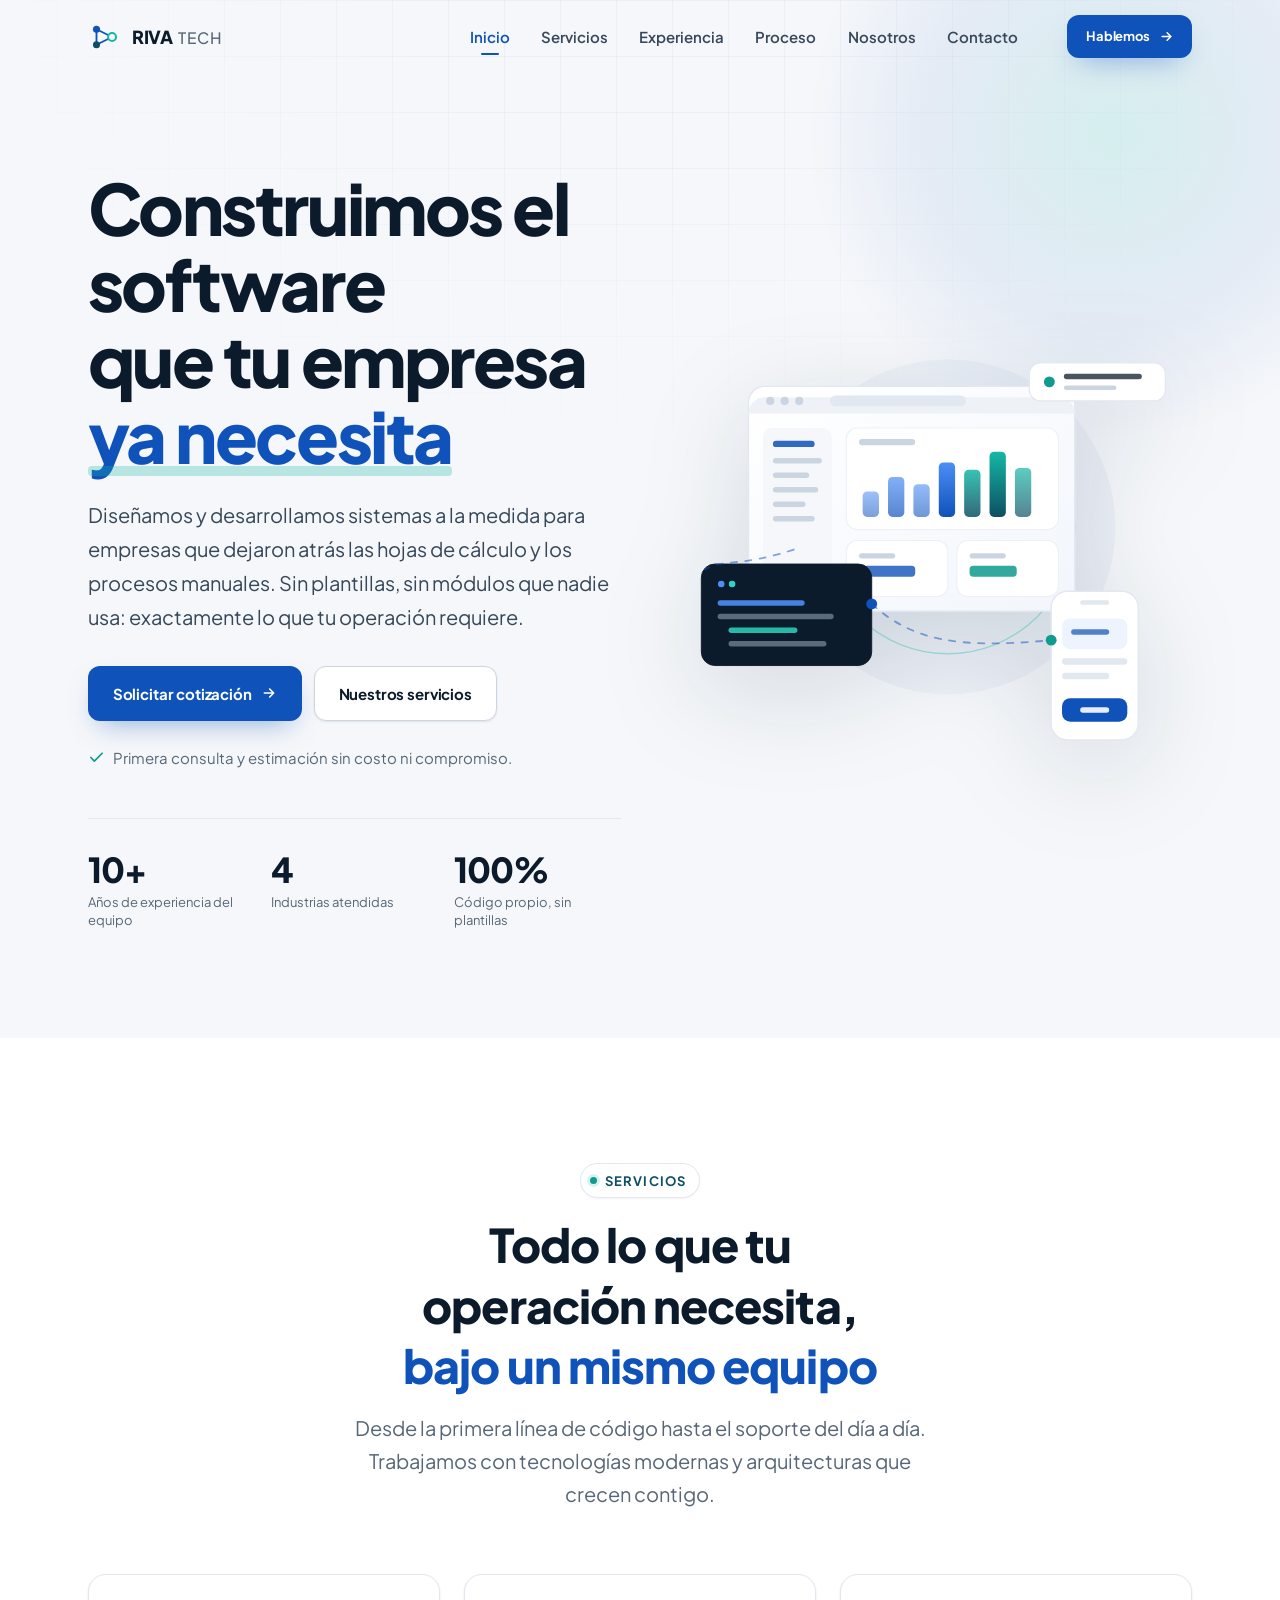
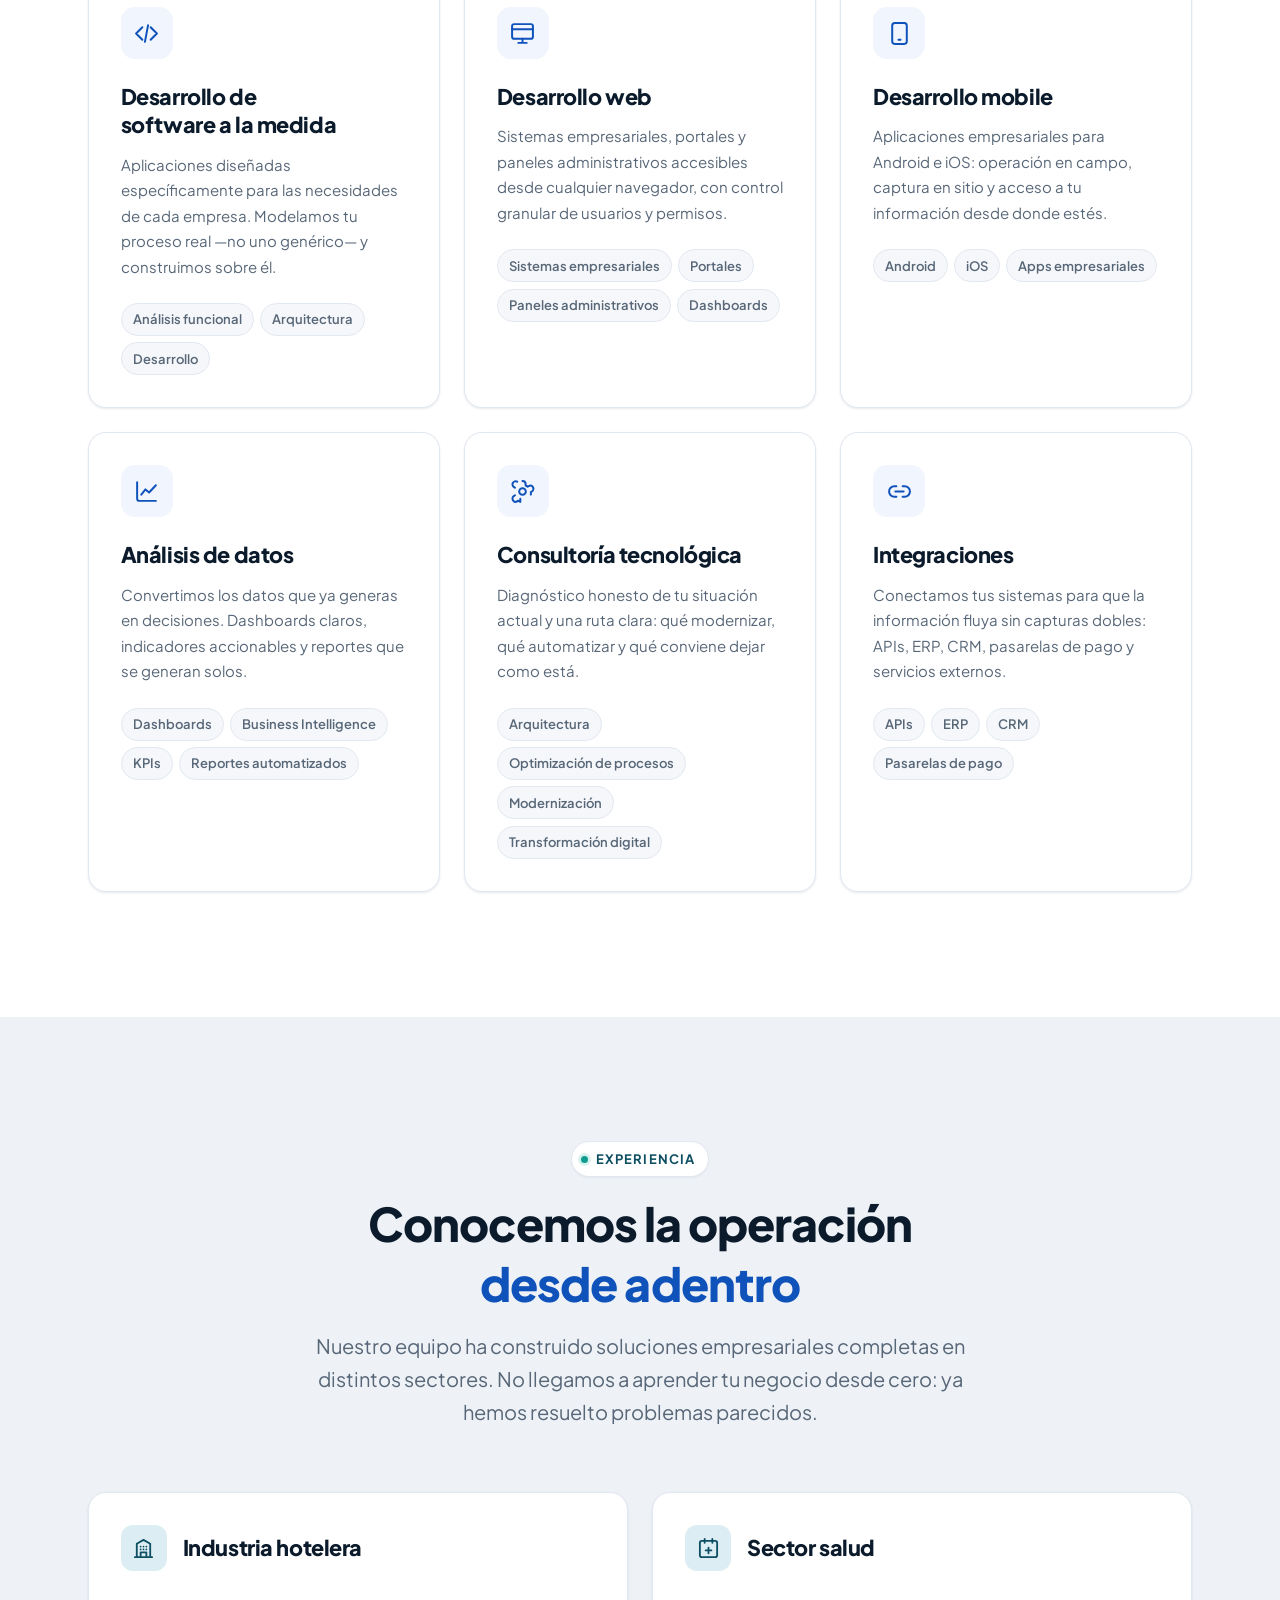
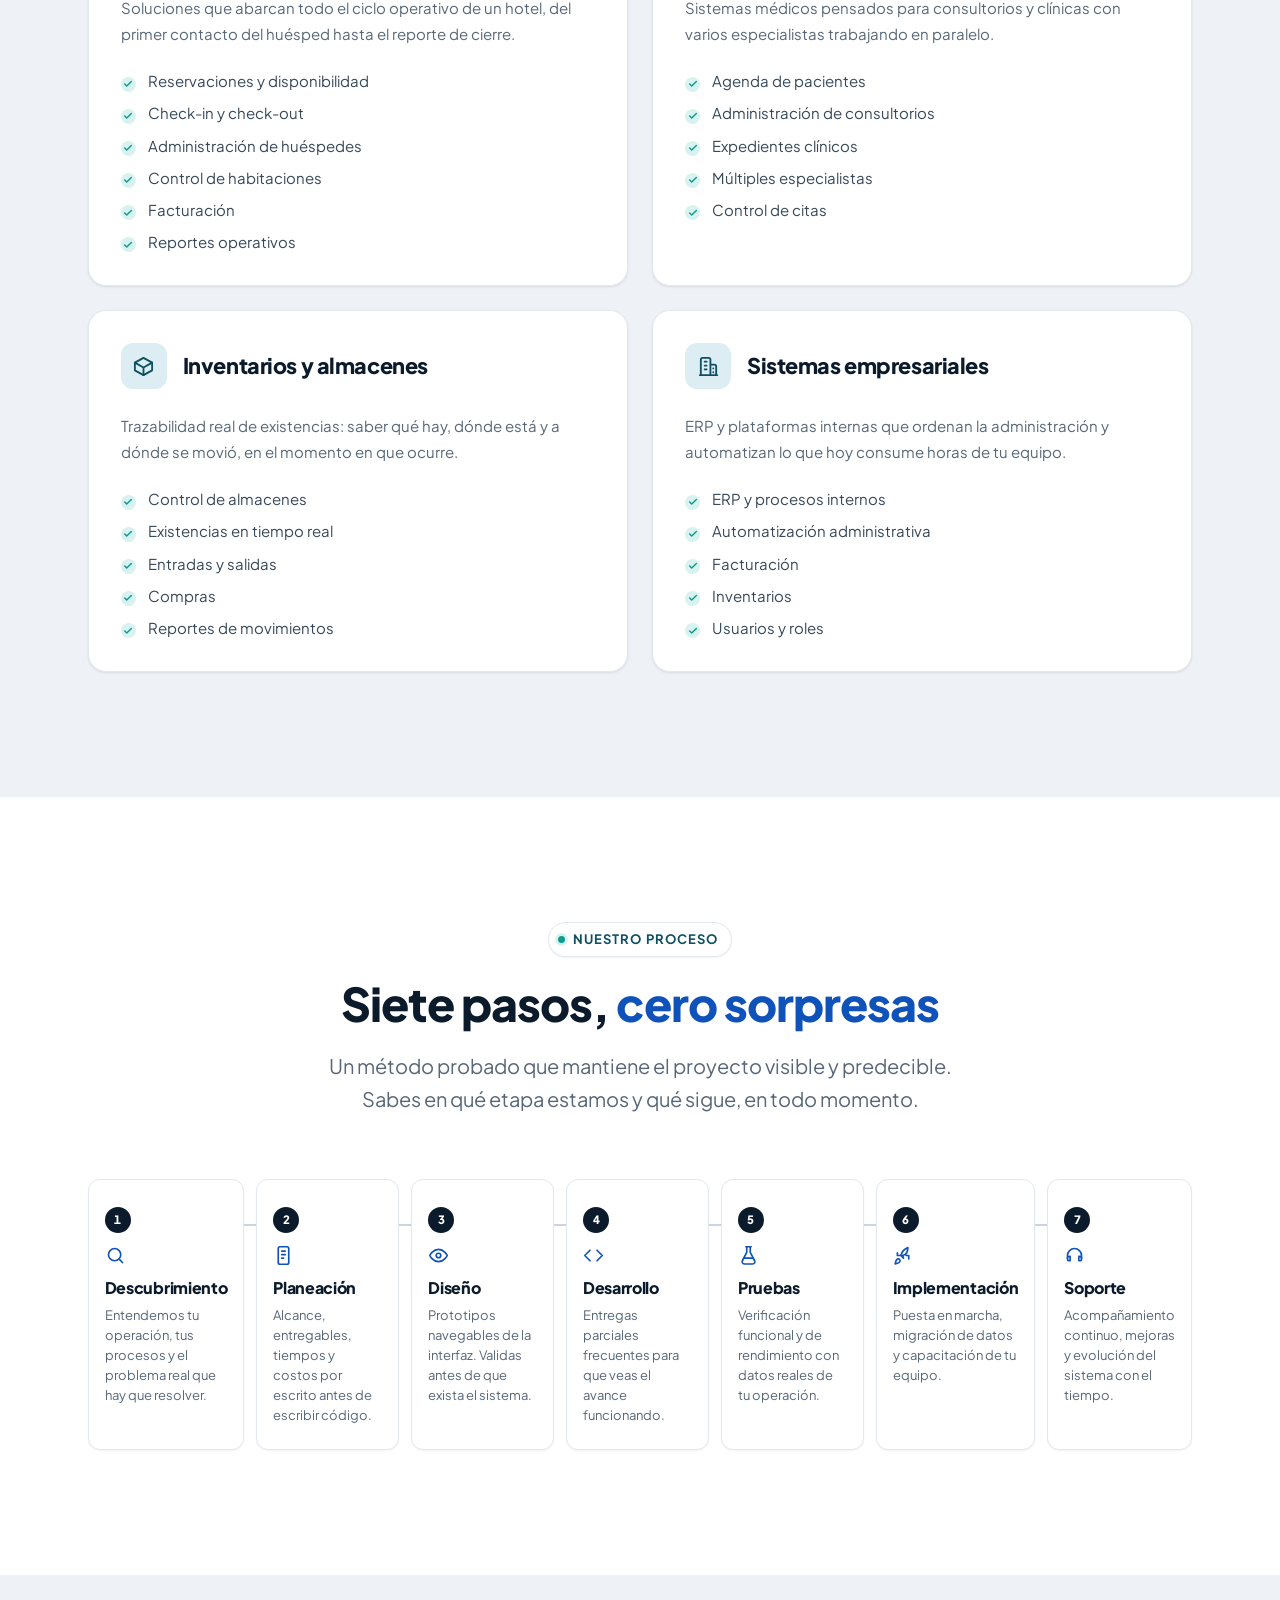
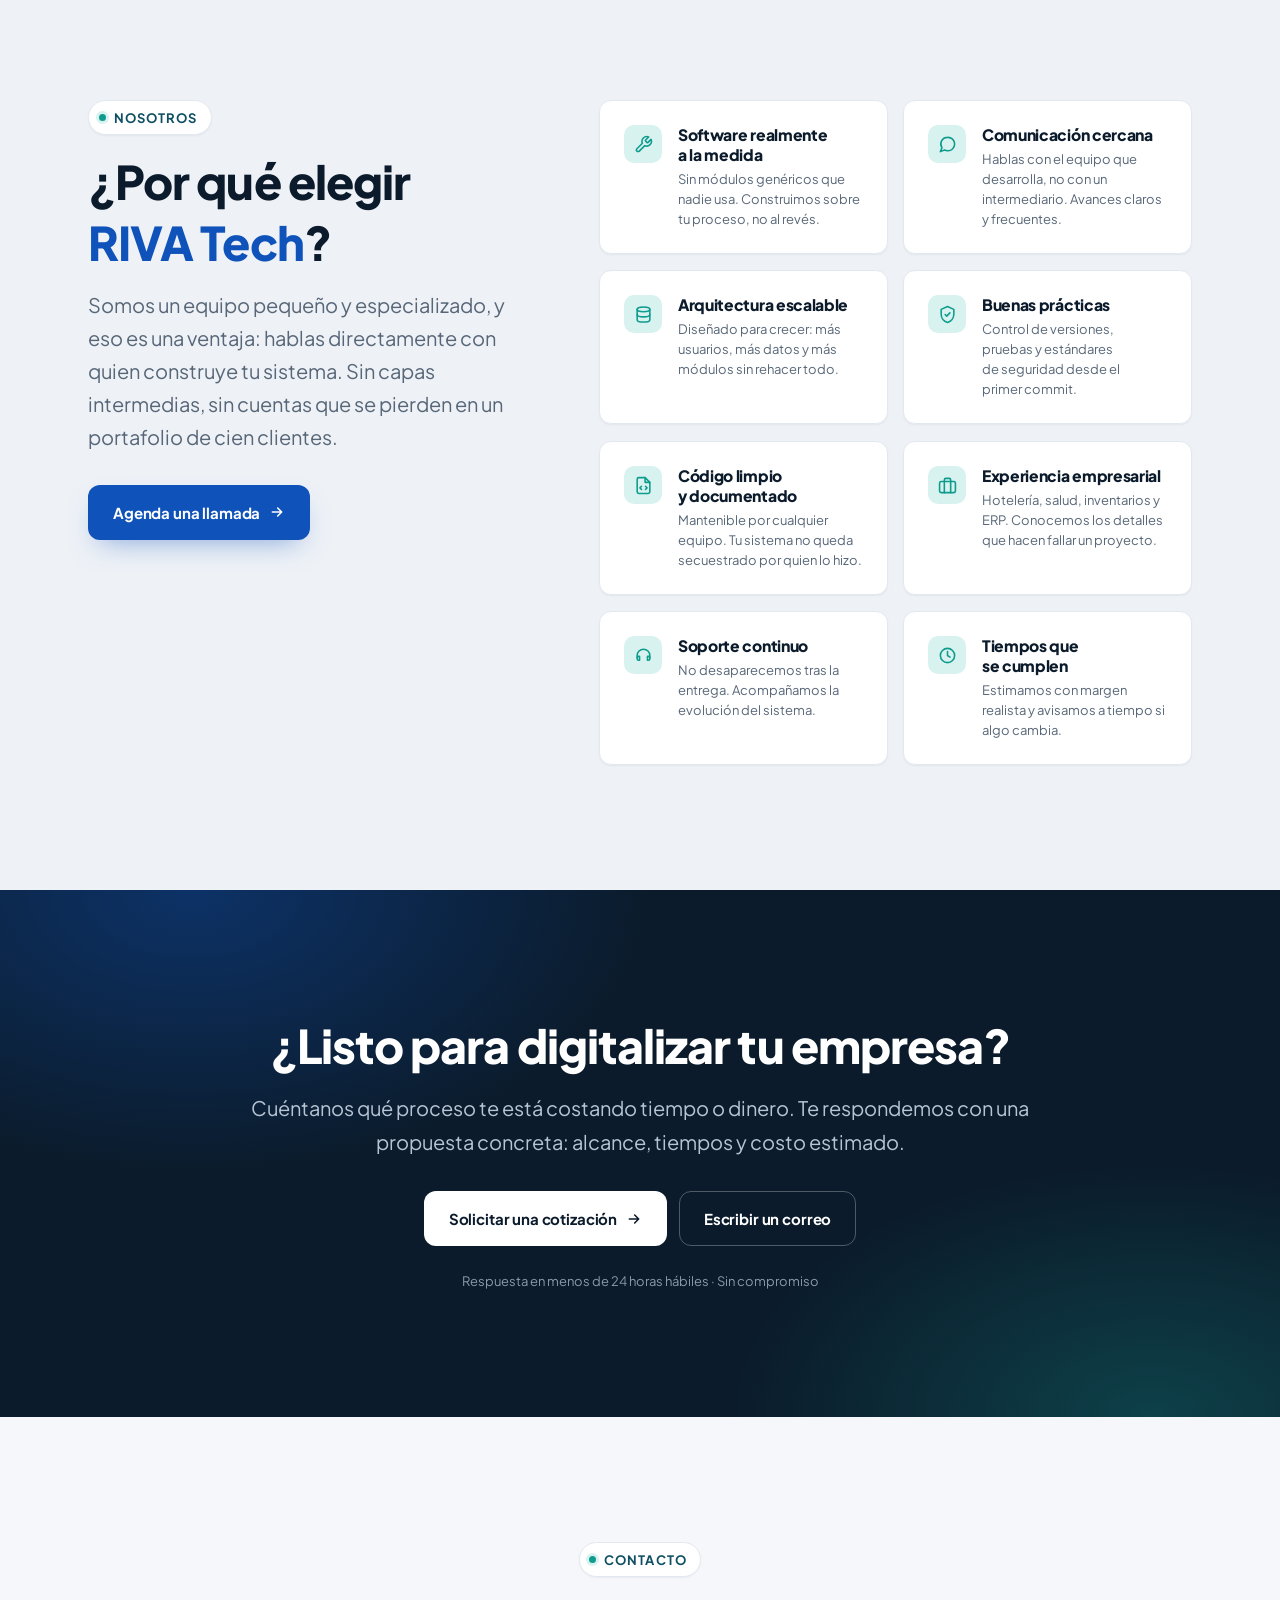
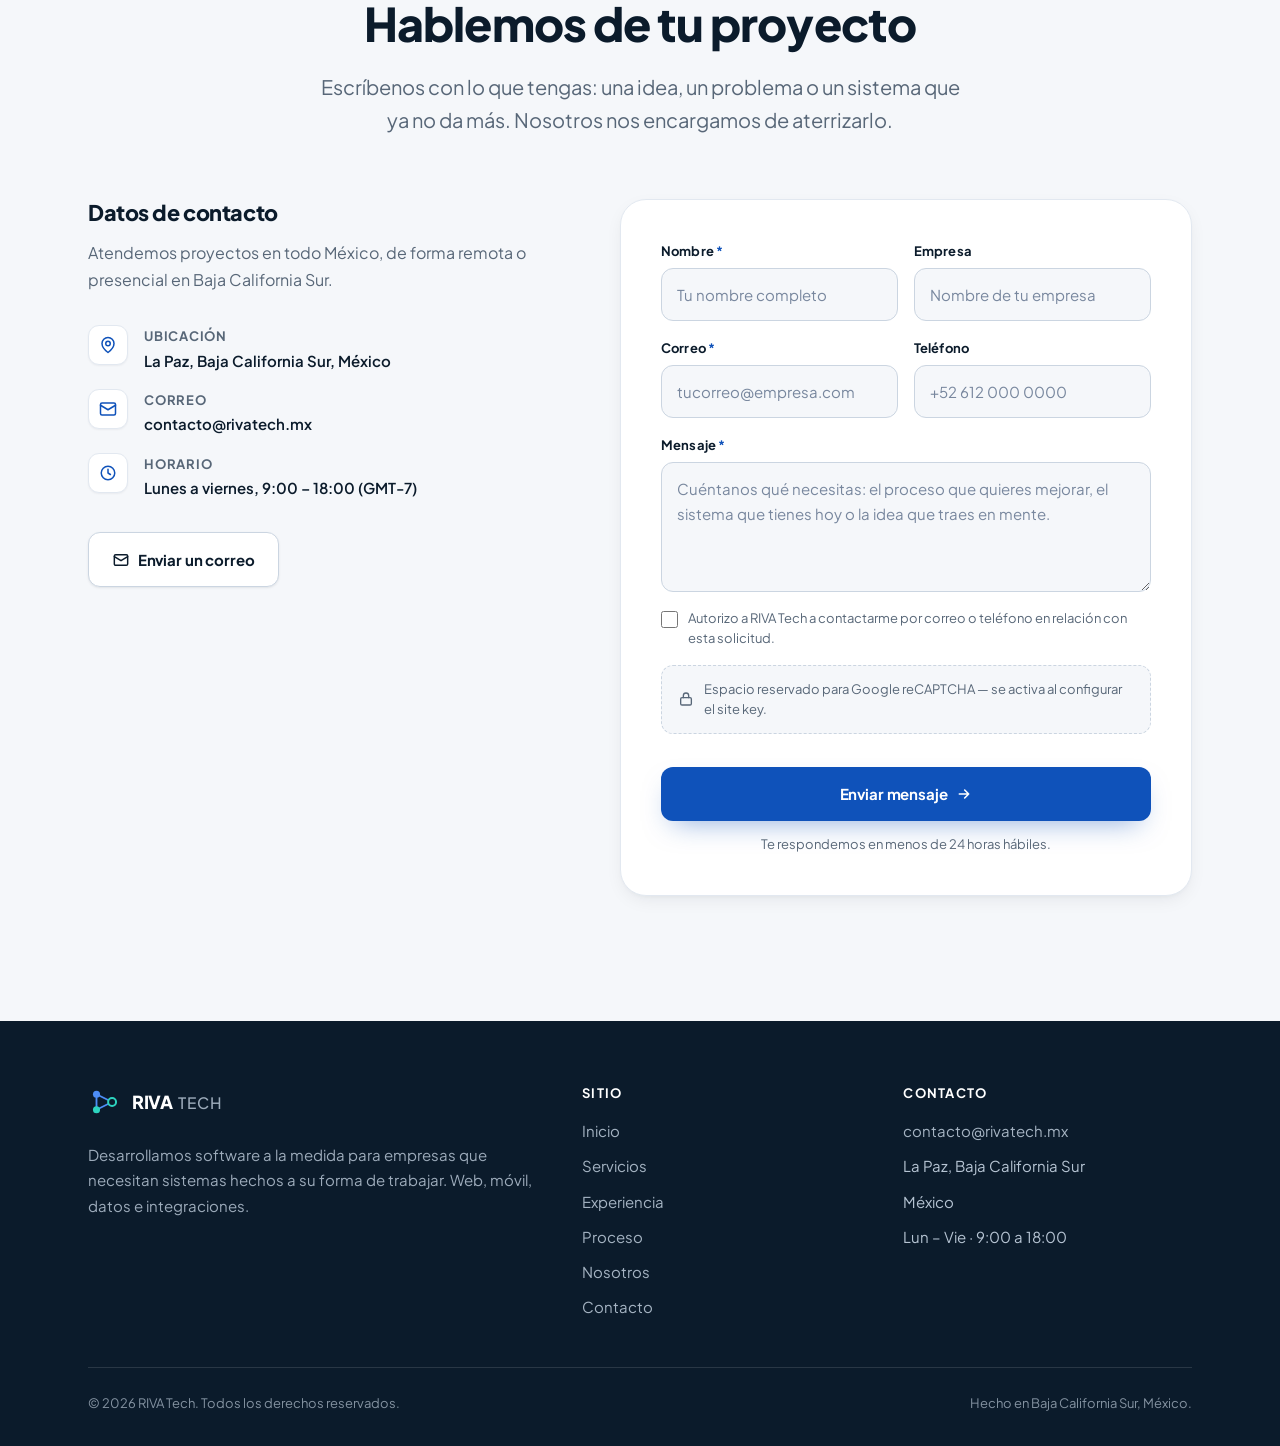
==== commit 75941063: "feat: add 404 page, optimize preloader performance, and update documentation" ====
--- a/public/index.html
+++ b/public/index.html
@@ -5,6 +5,12 @@
   <meta charset="utf-8">
   <meta name="viewport" content="width=device-width, initial-scale=1">
   <meta name="theme-color" content="#0F52BA">
+
+  <!-- Marca de JavaScript disponible.
+       Debe ir ANTES de los estilos: el preloader y las animaciones de entrada
+       solo se activan si esta clase existe, de modo que sin JS el sitio se ve
+       completo en lugar de quedar en blanco. -->
+  <script>document.documentElement.classList.add('js');</script>
 
   <title>RIVA Tech — Desarrollo de software a la medida para empresas</title>
   <meta name="description"
@@ -205,17 +211,20 @@
             Primera consulta y estimación sin costo ni compromiso.
           </p>
 
+          <!-- Los valores finales van escritos en el HTML: sin JavaScript se
+               leen correctamente. js/animations.js los pone en 0 y los anima
+               solo cuando entran en pantalla. -->
           <div class="hero__stats" data-hero="5">
             <div class="stat">
-              <span class="stat__num"><span data-count="10" data-suffix="+">0</span></span>
+              <span class="stat__num"><span data-count="10" data-suffix="+">10+</span></span>
               <span class="stat__label">Años de experiencia del equipo</span>
             </div>
             <div class="stat">
-              <span class="stat__num"><span data-count="4" data-suffix="">0</span></span>
+              <span class="stat__num"><span data-count="4" data-suffix="">4</span></span>
               <span class="stat__label">Industrias atendidas</span>
             </div>
             <div class="stat">
-              <span class="stat__num"><span data-count="100" data-suffix="%">0</span></span>
+              <span class="stat__num"><span data-count="100" data-suffix="%">100%</span></span>
               <span class="stat__label">Código propio, sin plantillas</span>
             </div>
           </div>
--- a/public/css/style.css
+++ b/public/css/style.css
@@ -1497,8 +1497,15 @@
   transform: translateY(-3px);
 }
 
-/* Preloader */
+/* Preloader
+   Oculto por defecto. Solo se muestra cuando <html> tiene la clase .js,
+   que añade el script inline del <head>. Sin JavaScript el loader nunca
+   aparece y el contenido queda visible de inmediato. */
 .loader {
+  display: none;
+}
+
+.js .loader {
   position: fixed;
   inset: 0;
   z-index: var(--z-loader);
@@ -1512,6 +1519,12 @@
 .loader.is-done {
   opacity: 0;
   visibility: hidden;
+}
+
+/* Una vez terminada la transición, main.js pone el atributo hidden.
+   Este selector garantiza que se saque del flujo de verdad. */
+.js .loader[hidden] {
+  display: none;
 }
 
 .loader__inner {
--- a/public/css/animations.css
+++ b/public/css/animations.css
@@ -68,58 +68,71 @@
   }
 }
 
-/* ---------- Reveal al hacer scroll ---------- */
-
-[data-reveal] {
+/* ---------- Reveal al hacer scroll ----------
+   Los estados iniciales van bajo .js — la clase que añade el script inline
+   del <head>. Sin JavaScript no hay IntersectionObserver que revele nada,
+   así que el contenido debe quedar visible desde el principio en lugar de
+   permanecer en opacity: 0 para siempre.
+
+   Nota sobre will-change: no se declara en la regla base a propósito. Crear
+   una capa de composición por cada elemento revelable desde la carga consume
+   memoria de GPU sin beneficio. Se activa solo mientras la animación corre
+   (lo aplica js/animations.js) y se libera al terminar. */
+
+.js [data-reveal] {
   opacity: 0;
   transform: translateY(24px);
   transition: opacity 0.7s var(--ease-out), transform 0.7s var(--ease-out);
   transition-delay: var(--reveal-delay, 0ms);
-  will-change: opacity, transform;
-}
-
-[data-reveal="left"] {
+}
+
+.js [data-reveal="left"] {
   transform: translateX(-28px);
 }
 
-[data-reveal="right"] {
+.js [data-reveal="right"] {
   transform: translateX(28px);
 }
 
-[data-reveal="scale"] {
+.js [data-reveal="scale"] {
   transform: scale(0.96);
 }
 
-[data-reveal="fade"] {
+.js [data-reveal="fade"] {
   transform: none;
 }
 
-[data-reveal].is-in {
+.js [data-reveal].is-in {
   opacity: 1;
   transform: none;
-  will-change: auto;
+}
+
+/* Capa de composición solo durante la animación */
+.js [data-reveal].is-animating,
+.js [data-reveal-group].is-animating > * {
+  will-change: opacity, transform;
 }
 
 /* Reveal escalonado para hijos directos de un contenedor */
-[data-reveal-group] > * {
+.js [data-reveal-group] > * {
   opacity: 0;
   transform: translateY(20px);
   transition: opacity 0.62s var(--ease-out), transform 0.62s var(--ease-out);
 }
 
-[data-reveal-group].is-in > * {
+.js [data-reveal-group].is-in > * {
   opacity: 1;
   transform: none;
 }
 
-[data-reveal-group].is-in > *:nth-child(1) { transition-delay: 0ms; }
-[data-reveal-group].is-in > *:nth-child(2) { transition-delay: 70ms; }
-[data-reveal-group].is-in > *:nth-child(3) { transition-delay: 140ms; }
-[data-reveal-group].is-in > *:nth-child(4) { transition-delay: 210ms; }
-[data-reveal-group].is-in > *:nth-child(5) { transition-delay: 280ms; }
-[data-reveal-group].is-in > *:nth-child(6) { transition-delay: 350ms; }
-[data-reveal-group].is-in > *:nth-child(7) { transition-delay: 420ms; }
-[data-reveal-group].is-in > *:nth-child(8) { transition-delay: 490ms; }
+.js [data-reveal-group].is-in > *:nth-child(1) { transition-delay: 0ms; }
+.js [data-reveal-group].is-in > *:nth-child(2) { transition-delay: 70ms; }
+.js [data-reveal-group].is-in > *:nth-child(3) { transition-delay: 140ms; }
+.js [data-reveal-group].is-in > *:nth-child(4) { transition-delay: 210ms; }
+.js [data-reveal-group].is-in > *:nth-child(5) { transition-delay: 280ms; }
+.js [data-reveal-group].is-in > *:nth-child(6) { transition-delay: 350ms; }
+.js [data-reveal-group].is-in > *:nth-child(7) { transition-delay: 420ms; }
+.js [data-reveal-group].is-in > *:nth-child(8) { transition-delay: 490ms; }
 
 /* ---------- Entrada del hero (sin esperar al observer) ---------- */
 
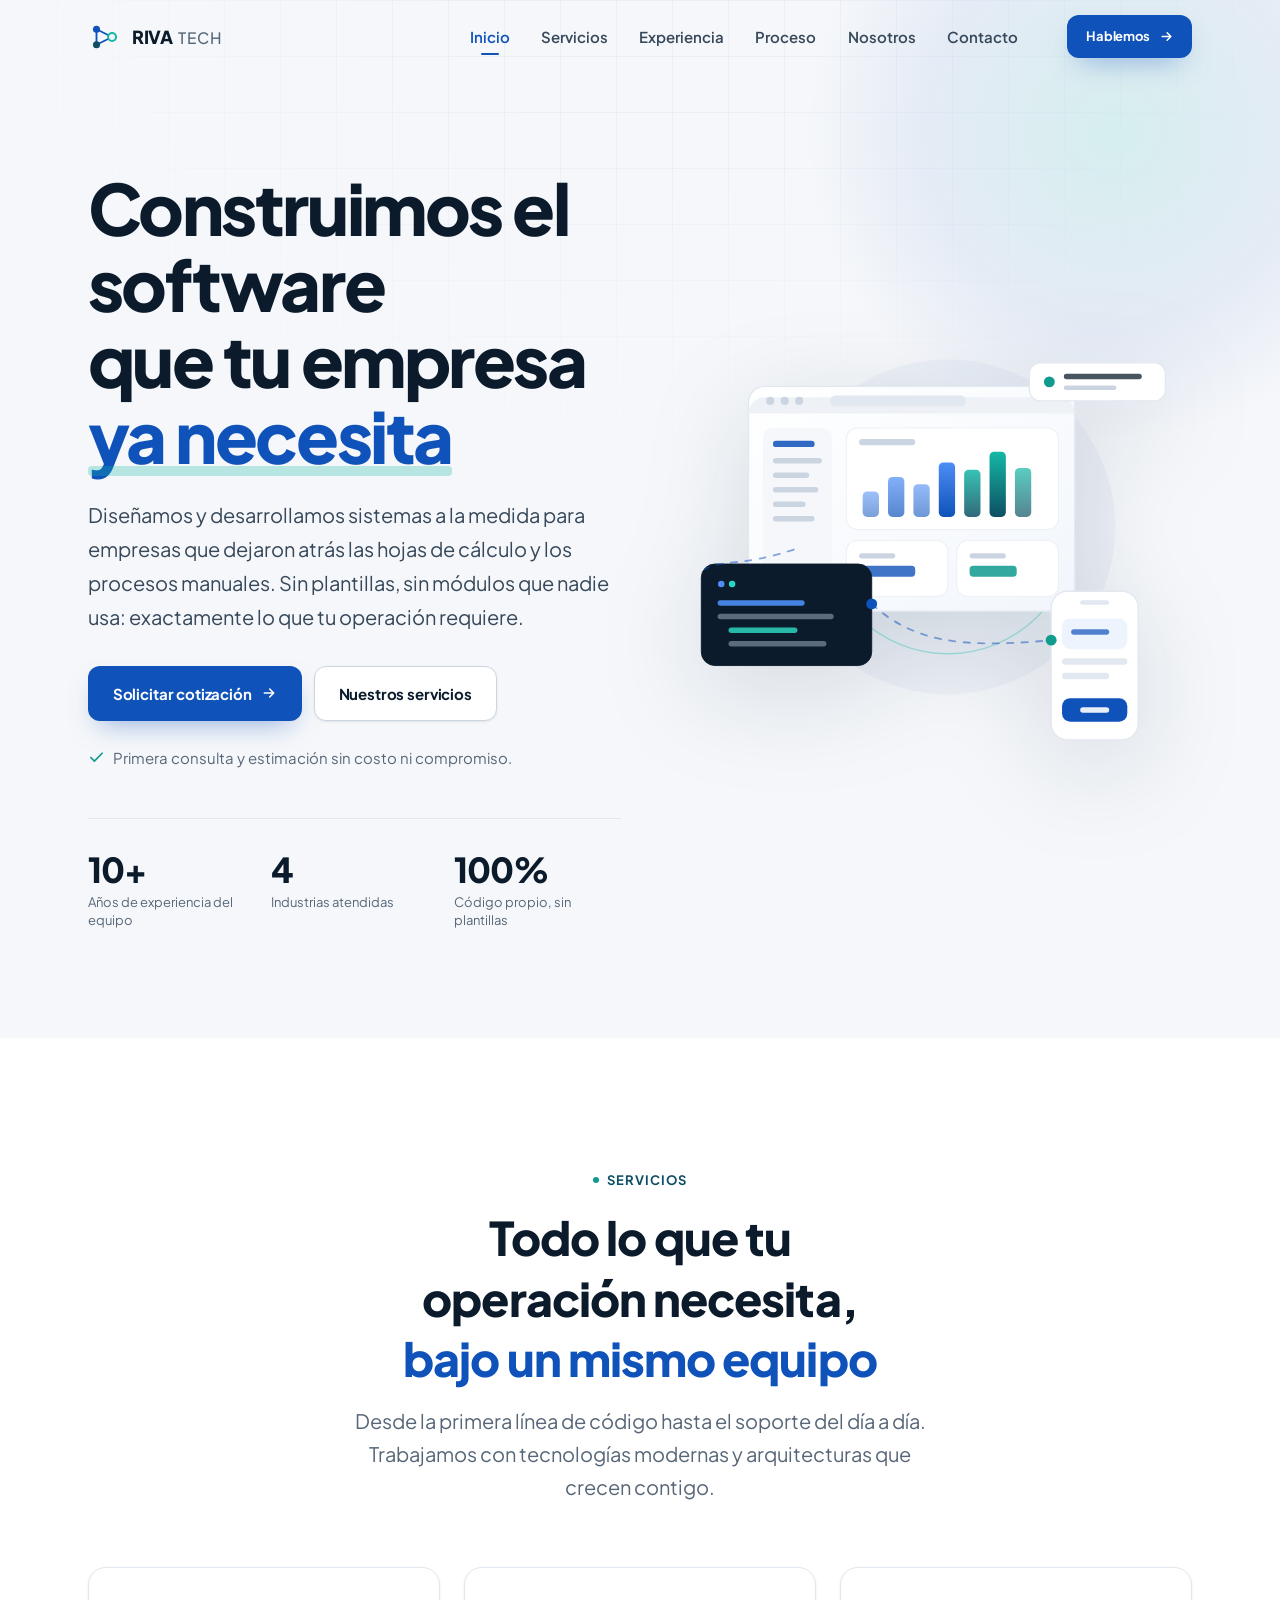
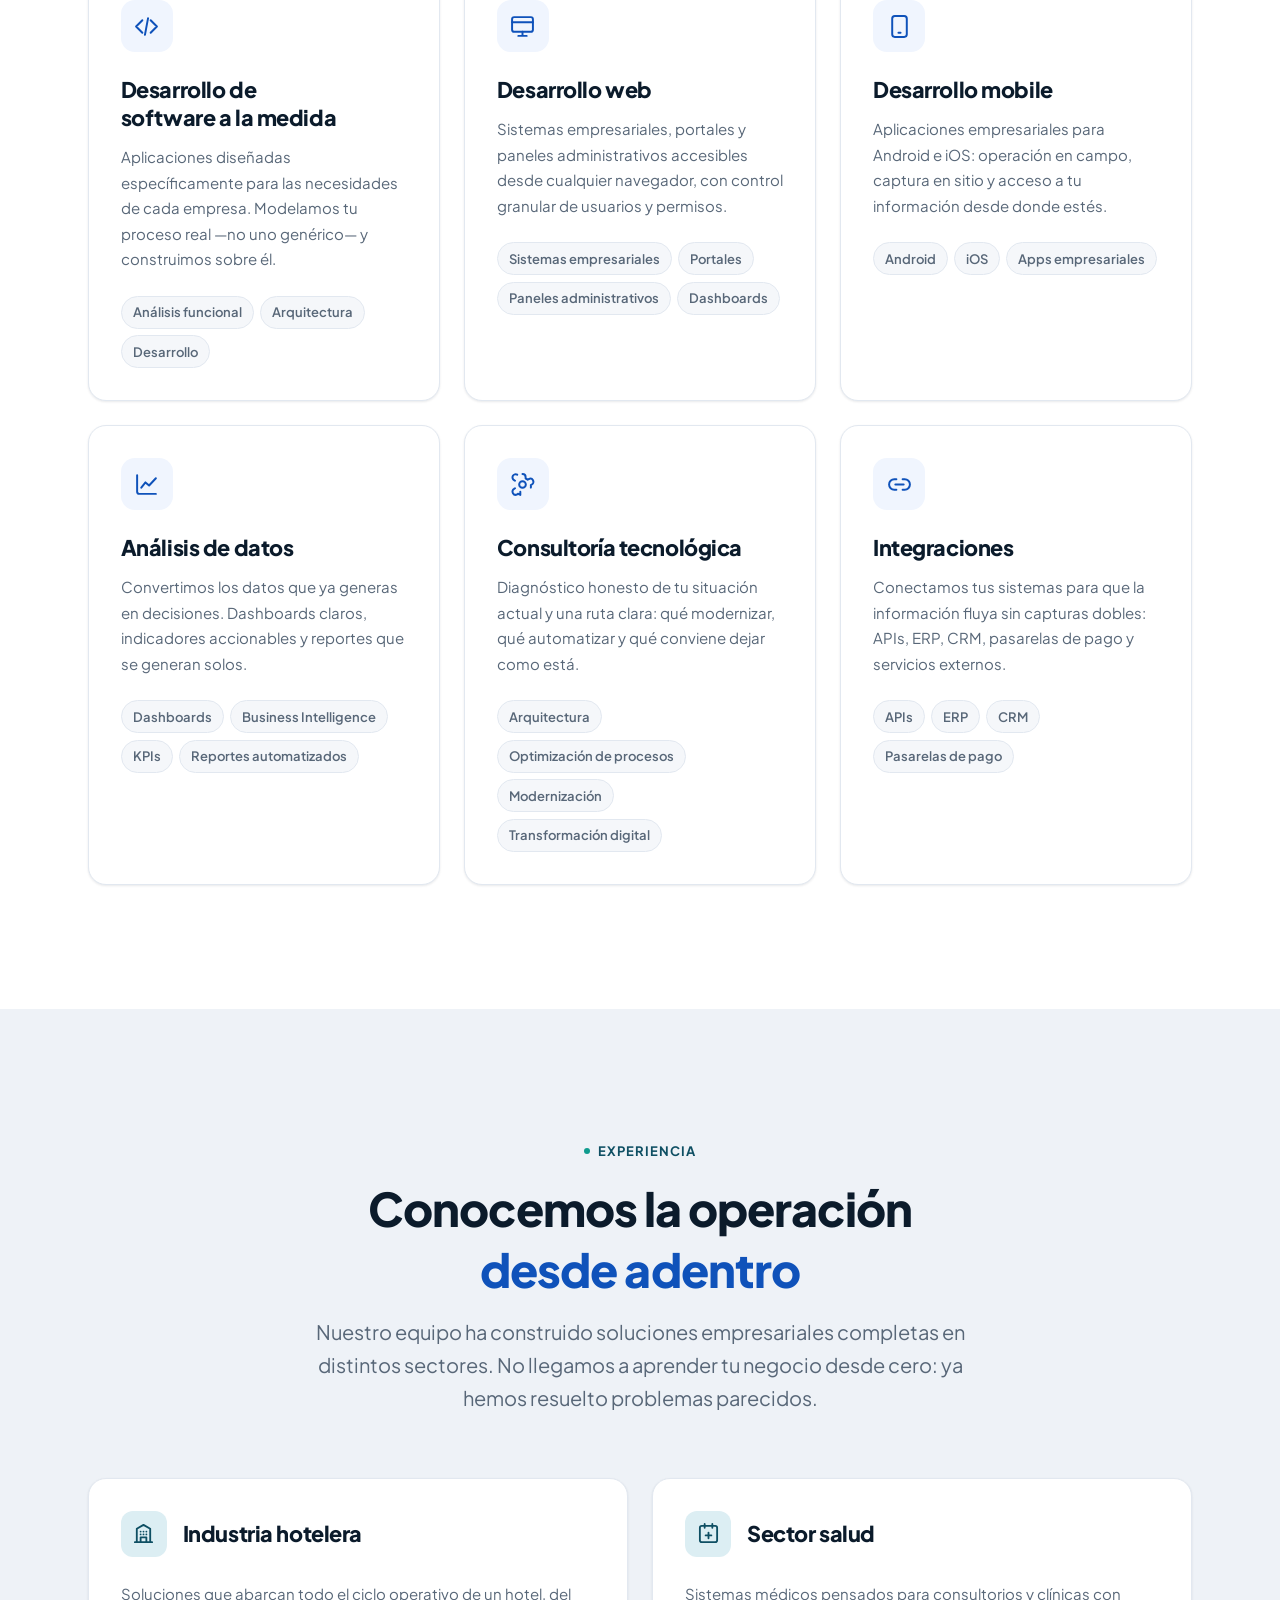
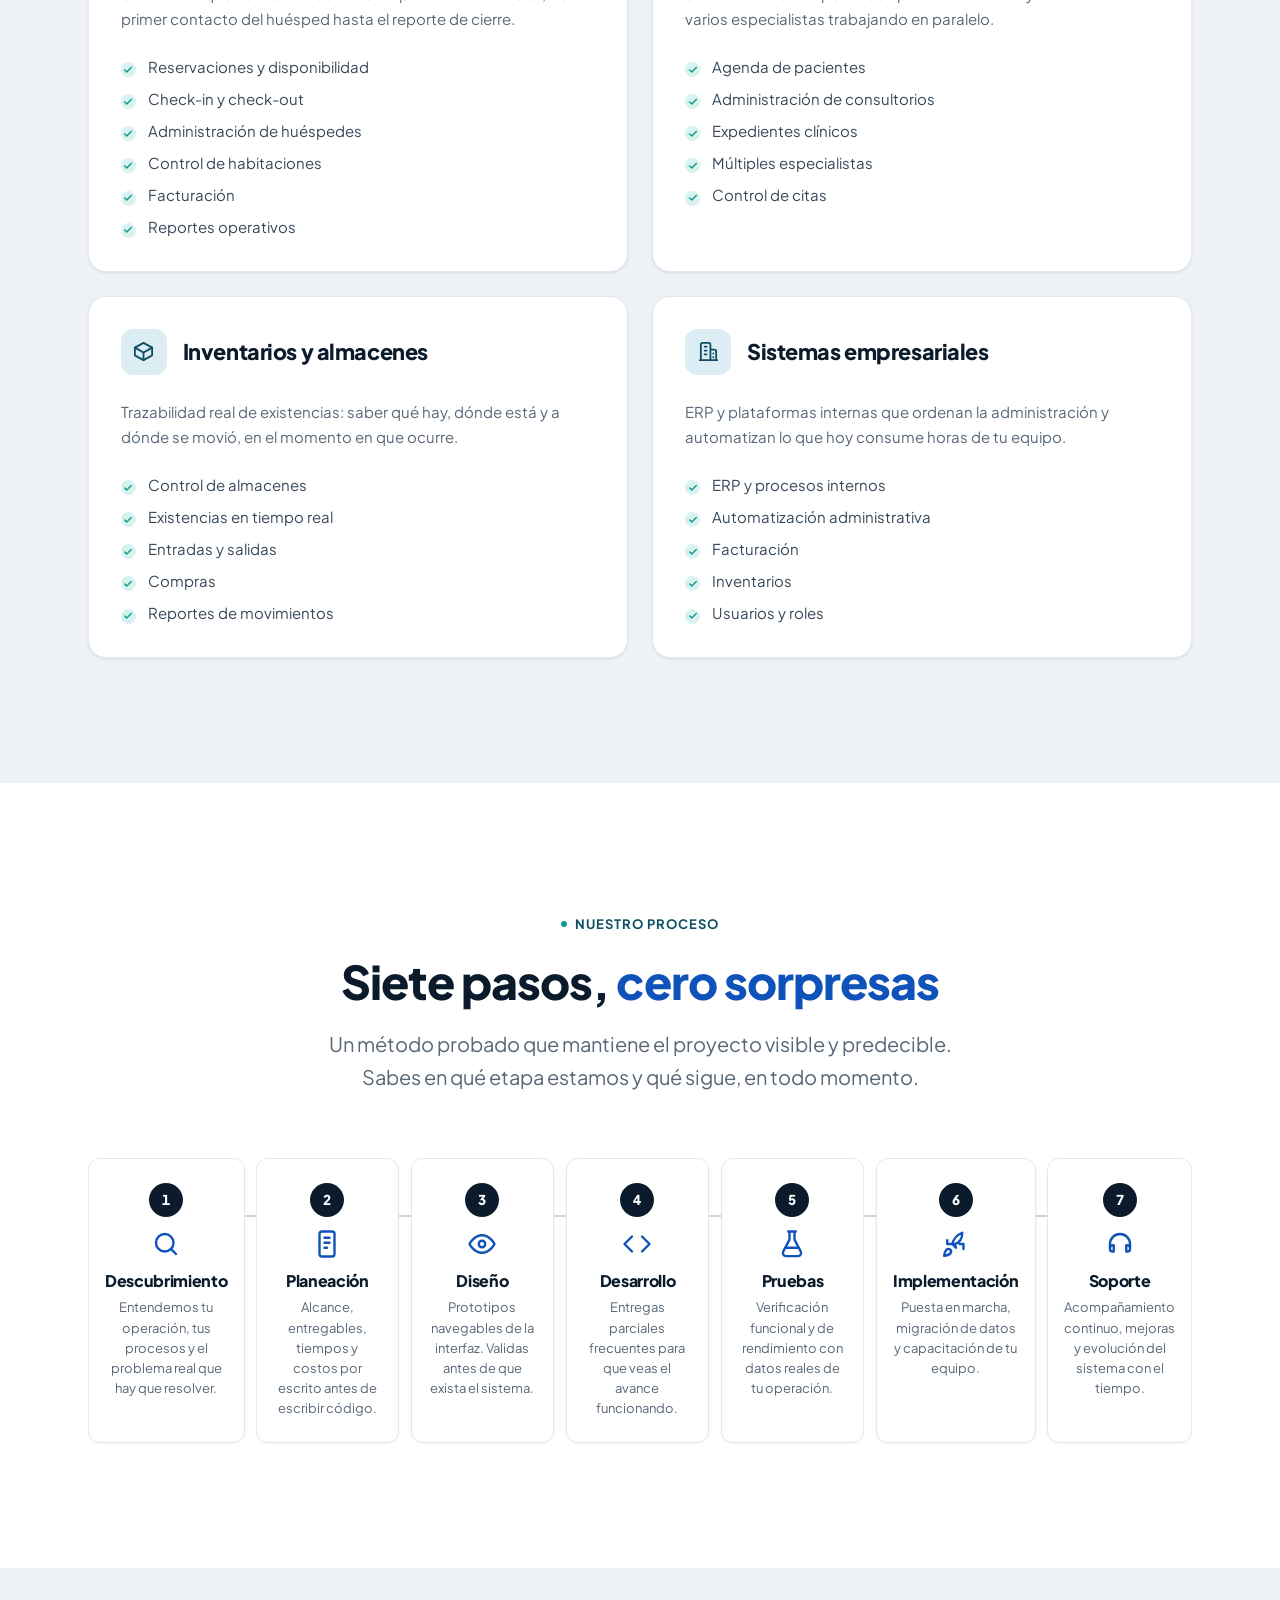
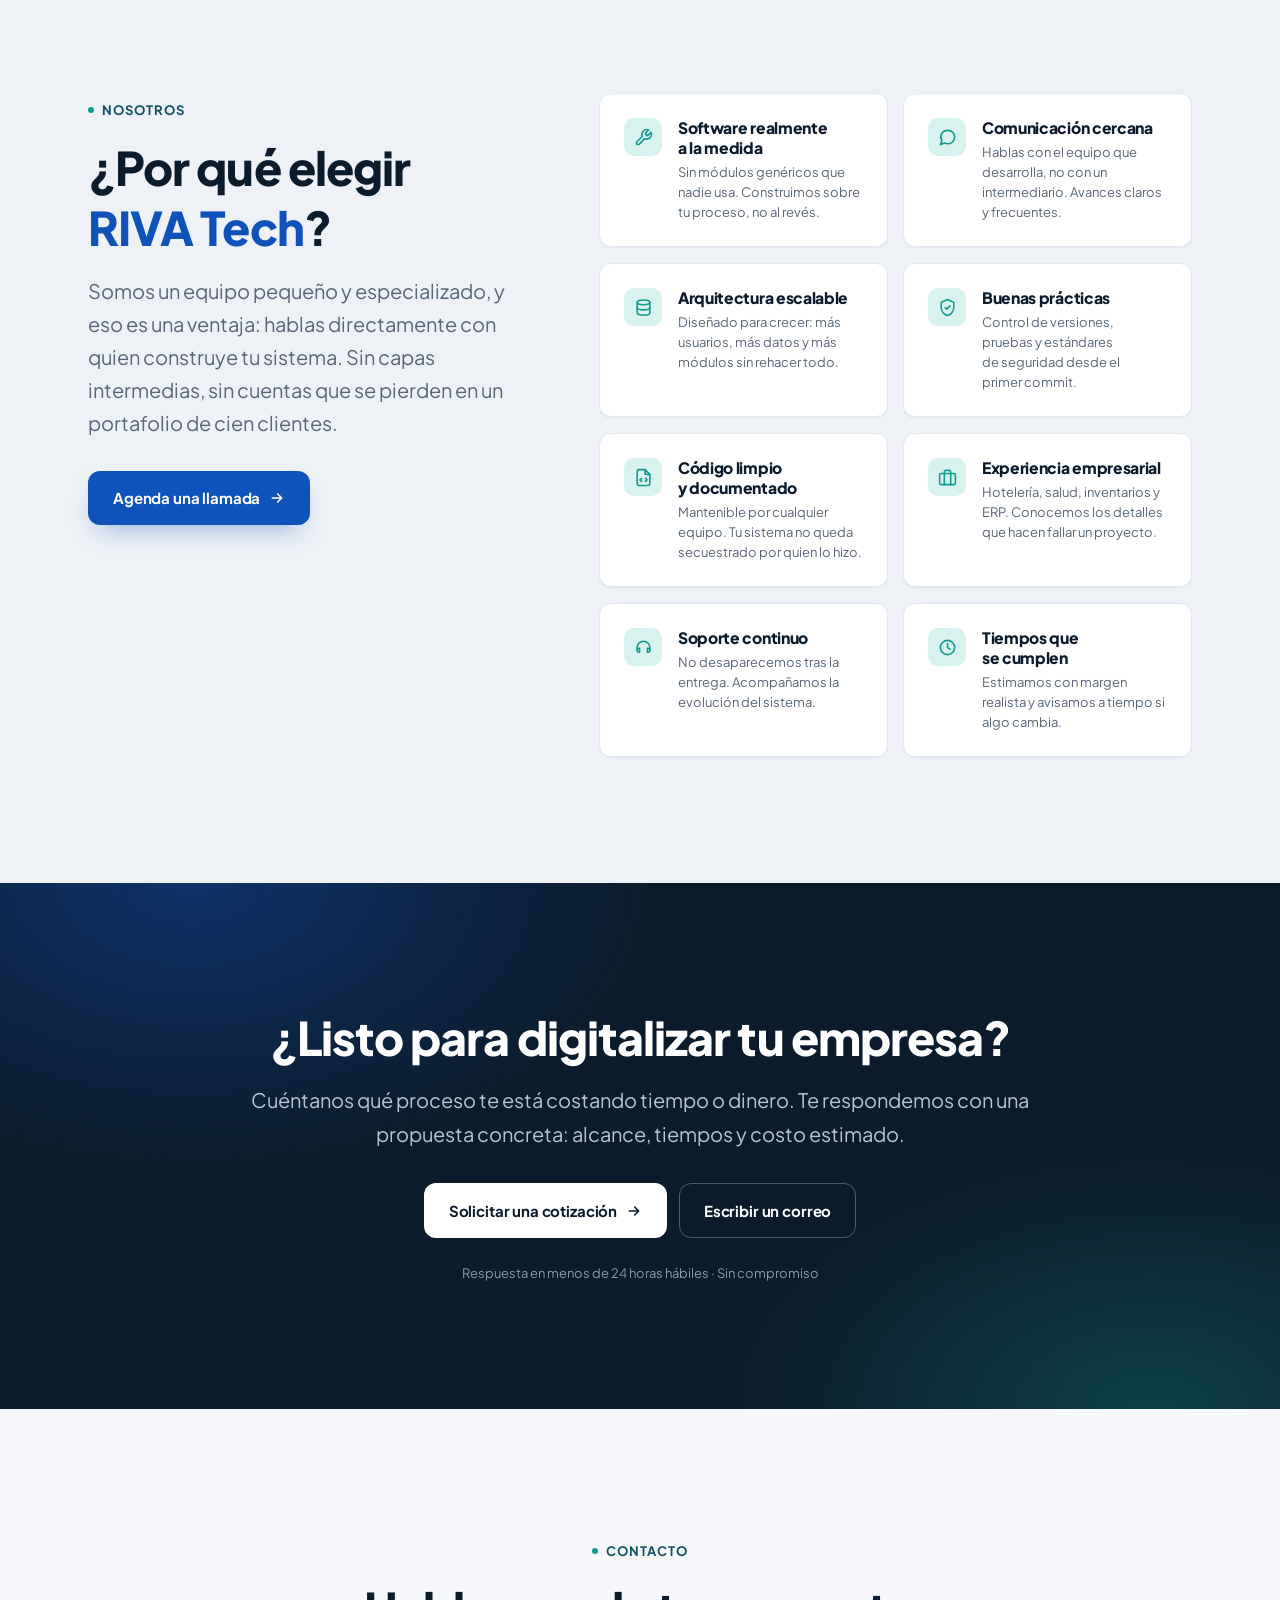
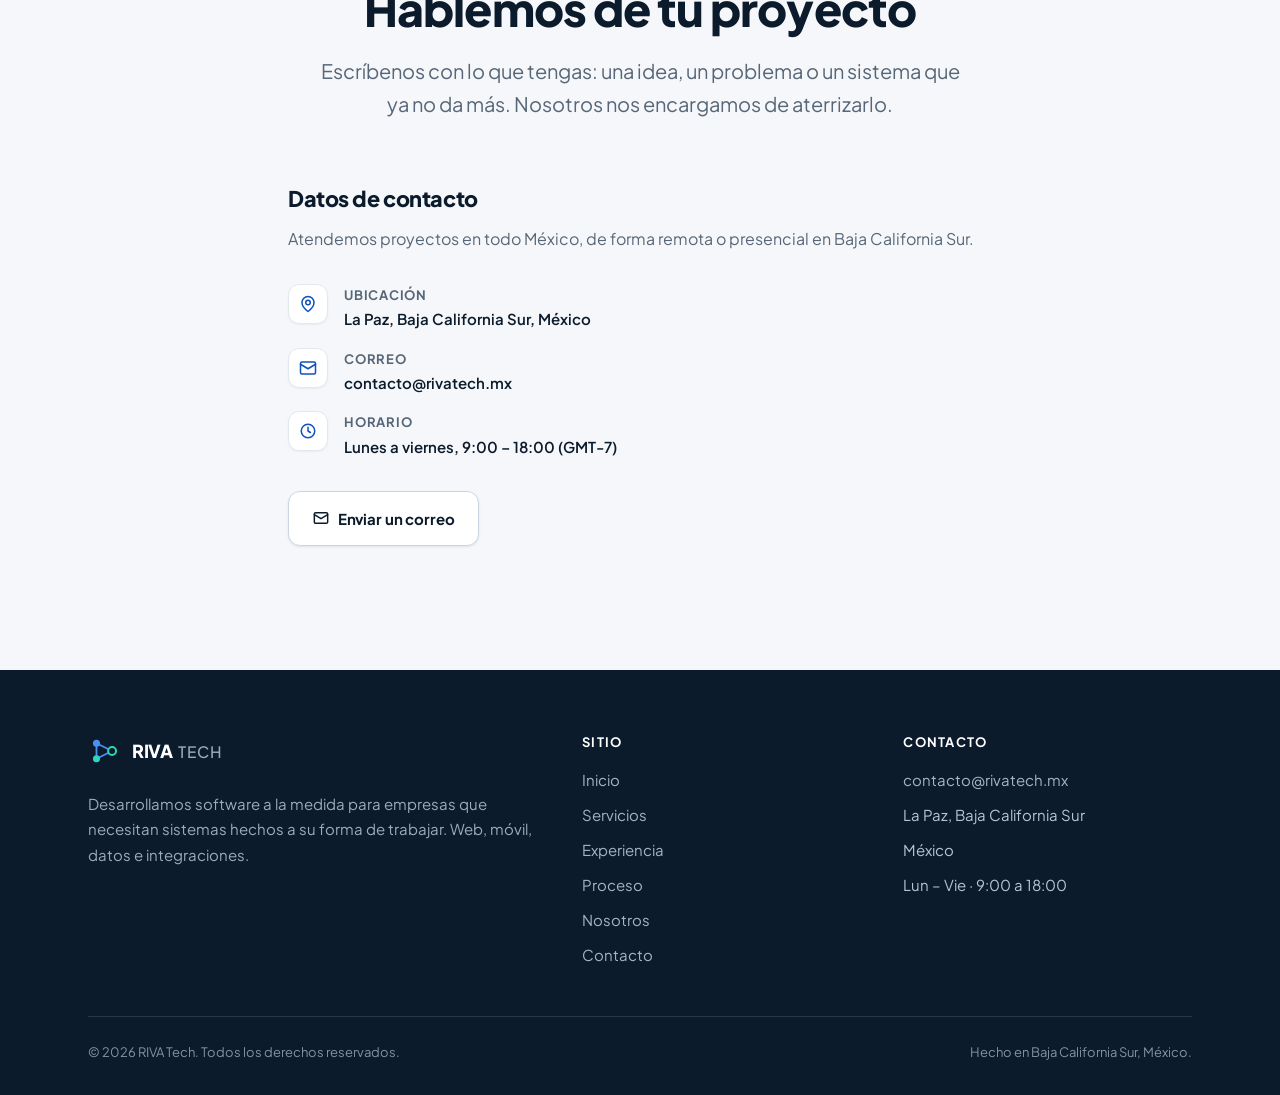
==== commit f5832c76: "Quitar el formulario de la seccion de contacto Deja unicamente los medios de contacto que ya existia" ====
--- a/public/index.html
+++ b/public/index.html
@@ -908,7 +908,7 @@
         <div class="contact">
 
           <!-- Datos de contacto -->
-          <aside class="contact__aside" data-reveal="left">
+          <aside class="contact__aside" data-reveal>
             <h3 class="card__title" style="margin-bottom:var(--sp-3)">Datos de contacto</h3>
             <p>
               Atendemos proyectos en todo México, de forma remota o presencial en Baja California Sur.
@@ -999,98 +999,6 @@
         </div>
         ============================================================ -->
           </aside>
-
-          <!-- Formulario -->
-          <div data-reveal="right">
-            <form class="form" id="contactForm" novalidate>
-
-              <!-- Honeypot antispam (invisible para personas) -->
-              <div class="hp" aria-hidden="true">
-                <label for="website">No llenar este campo</label>
-                <input type="text" id="website" name="website" tabindex="-1" autocomplete="off">
-              </div>
-
-              <div class="form__grid form__grid--2">
-                <div class="field">
-                  <label for="nombre">Nombre <span class="req" aria-hidden="true">*</span></label>
-                  <input type="text" id="nombre" name="nombre" placeholder="Tu nombre completo" autocomplete="name"
-                    required aria-describedby="err-nombre">
-                  <span class="field__error" id="err-nombre">Escribe tu nombre.</span>
-                </div>
-
-                <div class="field">
-                  <label for="empresa">Empresa</label>
-                  <input type="text" id="empresa" name="empresa" placeholder="Nombre de tu empresa"
-                    autocomplete="organization">
-                </div>
-              </div>
-
-              <div class="form__grid form__grid--2" style="margin-top:var(--sp-4)">
-                <div class="field">
-                  <label for="email">Correo <span class="req" aria-hidden="true">*</span></label>
-                  <input type="email" id="email" name="email" placeholder="tucorreo@empresa.com" autocomplete="email"
-                    required aria-describedby="err-email">
-                  <span class="field__error" id="err-email">Escribe un correo válido.</span>
-                </div>
-
-                <div class="field">
-                  <label for="telefono">Teléfono</label>
-                  <input type="tel" id="telefono" name="telefono" placeholder="+52 612 000 0000" autocomplete="tel"
-                    aria-describedby="err-telefono">
-                  <span class="field__error" id="err-telefono">Revisa el formato del teléfono.</span>
-                </div>
-              </div>
-
-              <div class="form__grid" style="margin-top:var(--sp-4)">
-                <div class="field">
-                  <label for="mensaje">Mensaje <span class="req" aria-hidden="true">*</span></label>
-                  <textarea id="mensaje" name="mensaje"
-                    placeholder="Cuéntanos qué necesitas: el proceso que quieres mejorar, el sistema que tienes hoy o la idea que traes en mente."
-                    required aria-describedby="err-mensaje"></textarea>
-                  <span class="field__error" id="err-mensaje">Cuéntanos un poco más (mínimo 10 caracteres).</span>
-                </div>
-              </div>
-
-              <label class="form__consent" for="consent">
-                <input type="checkbox" id="consent" name="consent" value="si" required>
-                <span>Autorizo a RIVA Tech a contactarme por correo o teléfono en relación con esta solicitud.</span>
-              </label>
-
-              <!-- ============================================================
-               GOOGLE reCAPTCHA
-               1. Obtén tu site key en https://www.google.com/recaptcha/admin
-               2. Descomenta el <script> del final del documento
-               3. Sustituye TU_SITE_KEY en el data-sitekey de abajo
-               Mientras tanto se muestra un marcador de posición.
-               ============================================================ -->
-              <div class="form__captcha">
-                <!-- <div class="g-recaptcha" data-sitekey="TU_SITE_KEY"></div> -->
-                <div class="captcha-placeholder">
-                  <svg width="18" height="18" viewBox="0 0 24 24" fill="none" stroke="currentColor" stroke-width="2"
-                    stroke-linecap="round" stroke-linejoin="round" aria-hidden="true">
-                    <rect x="4" y="10" width="16" height="11" rx="2" />
-                    <path d="M8 10V7a4 4 0 0 1 8 0v3" />
-                  </svg>
-                  <span>Espacio reservado para Google reCAPTCHA — se activa al configurar el site key.</span>
-                </div>
-              </div>
-
-              <div class="form__actions">
-                <button class="btn btn--primary btn--block" type="submit" id="formSubmit">
-                  <span class="btn__spinner" aria-hidden="true"></span>
-                  Enviar mensaje
-                  <svg width="16" height="16" viewBox="0 0 24 24" fill="none" stroke="currentColor" stroke-width="2.4"
-                    stroke-linecap="round" stroke-linejoin="round" aria-hidden="true">
-                    <path d="M5 12h14M13 6l6 6-6 6" />
-                  </svg>
-                </button>
-                <p class="form__note">Te respondemos en menos de 24 horas hábiles.</p>
-              </div>
-
-              <div class="form__status" id="formStatus" aria-live="polite"></div>
-
-            </form>
-          </div>
 
         </div>
       </div>
@@ -1171,10 +1079,6 @@
   <script src="js/animations.js" defer></script>
   <script src="js/main.js" defer></script>
 
-  <!-- Google reCAPTCHA — descomenta al configurar tu site key
-<script src="https://www.google.com/recaptcha/api.js" async defer></script>
--->
-
 </body>
 
 </html>
--- a/public/css/style.css
+++ b/public/css/style.css
@@ -237,11 +237,6 @@
   align-items: center;
   gap: 0.5rem;
   margin-bottom: var(--sp-4);
-  padding: 0.35rem 0.85rem 0.35rem 0.6rem;
-  border: 1px solid var(--line);
-  border-radius: var(--r-pill);
-  background: var(--surface);
-  box-shadow: var(--sh-xs);
   color: var(--petrol);
   font-size: var(--fs-xs);
   font-weight: 700;
@@ -251,11 +246,10 @@
 
 .eyebrow::before {
   content: "";
-  width: 7px;
-  height: 7px;
+  width: 6px;
+  height: 6px;
   border-radius: 50%;
   background: var(--teal);
-  box-shadow: 0 0 0 3px var(--teal-100);
 }
 
 .section-head {
@@ -942,6 +936,7 @@
   border-radius: var(--r-md);
   background: var(--surface);
   box-shadow: var(--sh-xs);
+  text-align: center;
   transition: transform var(--t-med) var(--ease-out),
     box-shadow var(--t-med) var(--ease), border-color var(--t-med) var(--ease);
 }
@@ -957,7 +952,7 @@
   .step:not(:last-child)::after {
     content: "";
     position: absolute;
-    top: 44px;
+    top: 56px;
     right: calc(var(--sp-3) * -1 - 1px);
     width: var(--sp-3);
     height: 2px;
@@ -968,13 +963,13 @@
 .step__num {
   display: inline-grid;
   place-items: center;
-  width: 26px;
-  height: 26px;
+  width: 34px;
+  height: 34px;
   margin-bottom: var(--sp-3);
   border-radius: 50%;
   background: var(--ink);
   color: #fff;
-  font-size: 0.72rem;
+  font-size: 0.85rem;
   font-weight: 800;
   font-variant-numeric: tabular-nums;
 }
@@ -982,6 +977,12 @@
 .step__icon {
   margin-bottom: var(--sp-3);
   color: var(--blue);
+}
+
+.step__icon svg {
+  width: 30px;
+  height: 30px;
+  margin-inline: auto;
 }
 
 .step__title {
@@ -1127,12 +1128,8 @@
   display: grid;
   gap: clamp(2.5rem, 1rem + 4vw, 3.5rem);
   align-items: start;
-}
-
-@media (min-width: 960px) {
-  .contact {
-    grid-template-columns: minmax(0, 1fr) minmax(0, 1.2fr);
-  }
+  max-width: 44rem;
+  margin-inline: auto;
 }
 
 .contact__aside p {
@@ -1210,177 +1207,6 @@
   transform: translateY(-2px);
   border-color: var(--blue);
   color: var(--blue);
-}
-
-/* Formulario */
-.form {
-  padding: clamp(1.5rem, 1rem + 2vw, 2.5rem);
-  border: 1px solid var(--line);
-  border-radius: var(--r-xl);
-  background: var(--surface);
-  box-shadow: var(--sh-md);
-}
-
-.form__grid {
-  display: grid;
-  gap: var(--sp-4);
-}
-
-@media (min-width: 560px) {
-  .form__grid--2 {
-    grid-template-columns: repeat(2, 1fr);
-  }
-}
-
-.field {
-  display: flex;
-  flex-direction: column;
-  gap: 0.4rem;
-}
-
-.field label {
-  font-size: var(--fs-xs);
-  font-weight: 700;
-  color: var(--ink);
-  letter-spacing: 0.01em;
-}
-
-.field label .req {
-  color: var(--blue);
-}
-
-.field input,
-.field textarea {
-  padding: 0.78rem 0.95rem;
-  border: 1px solid var(--line-strong);
-  border-radius: var(--r-md);
-  background: var(--bg);
-  color: var(--ink);
-  font-size: var(--fs-sm);
-  transition: border-color var(--t-fast) var(--ease),
-    box-shadow var(--t-fast) var(--ease), background-color var(--t-fast) var(--ease);
-}
-
-.field input::placeholder,
-.field textarea::placeholder {
-  color: #78879e; /* contraste 3.4:1 — legible sin competir con el valor real */
-}
-
-.field input:hover,
-.field textarea:hover {
-  border-color: #b4c2d2;
-}
-
-.field input:focus,
-.field textarea:focus {
-  outline: none;
-  border-color: var(--blue);
-  background: var(--surface);
-  box-shadow: 0 0 0 4px rgba(15, 82, 186, 0.12);
-}
-
-.field textarea {
-  min-height: 130px;
-  resize: vertical;
-}
-
-.field.has-error input,
-.field.has-error textarea {
-  border-color: #dc2626;
-  box-shadow: 0 0 0 4px rgba(220, 38, 38, 0.1);
-}
-
-.field__error {
-  display: none;
-  font-size: var(--fs-xs);
-  font-weight: 600;
-  color: #dc2626;
-}
-
-.field.has-error .field__error {
-  display: block;
-}
-
-.form__consent {
-  display: flex;
-  align-items: flex-start;
-  gap: 0.6rem;
-  margin-top: var(--sp-4);
-  font-size: var(--fs-xs);
-  color: var(--ink-3);
-  line-height: 1.55;
-}
-
-.form__consent input[type="checkbox"] {
-  width: 17px;
-  height: 17px;
-  margin-top: 0.15rem;
-  flex-shrink: 0;
-  accent-color: var(--blue);
-  cursor: pointer;
-}
-
-.form__captcha {
-  margin-top: var(--sp-4);
-  min-height: 78px;
-}
-
-.captcha-placeholder {
-  display: flex;
-  align-items: center;
-  gap: 0.6rem;
-  padding: 0.9rem 1rem;
-  border: 1px dashed var(--line-strong);
-  border-radius: var(--r-md);
-  background: var(--bg);
-  color: var(--ink-3);
-  font-size: var(--fs-xs);
-  line-height: 1.5;
-}
-
-.form__actions {
-  margin-top: var(--sp-5);
-}
-
-.form__note {
-  margin-top: var(--sp-3);
-  font-size: var(--fs-xs);
-  color: var(--ink-3);
-  text-align: center;
-}
-
-.form__status {
-  display: none;
-  align-items: flex-start;
-  gap: 0.6rem;
-  margin-top: var(--sp-4);
-  padding: 0.85rem 1rem;
-  border-radius: var(--r-md);
-  font-size: var(--fs-sm);
-  font-weight: 600;
-  line-height: 1.5;
-}
-
-.form__status.is-visible {
-  display: flex;
-}
-
-.form__status.is-ok {
-  background: var(--teal-100);
-  color: #0b6b62;
-}
-
-.form__status.is-error {
-  background: #fee2e2;
-  color: #991b1b;
-}
-
-/* Honeypot antispam */
-.hp {
-  position: absolute !important;
-  left: -9999px !important;
-  opacity: 0;
-  pointer-events: none;
 }
 
 /* ==========================================================================
@@ -1630,8 +1456,7 @@
   .nav__mobile,
   .to-top,
   .loader,
-  .hero__art,
-  .form {
+  .hero__art {
     display: none !important;
   }
 
